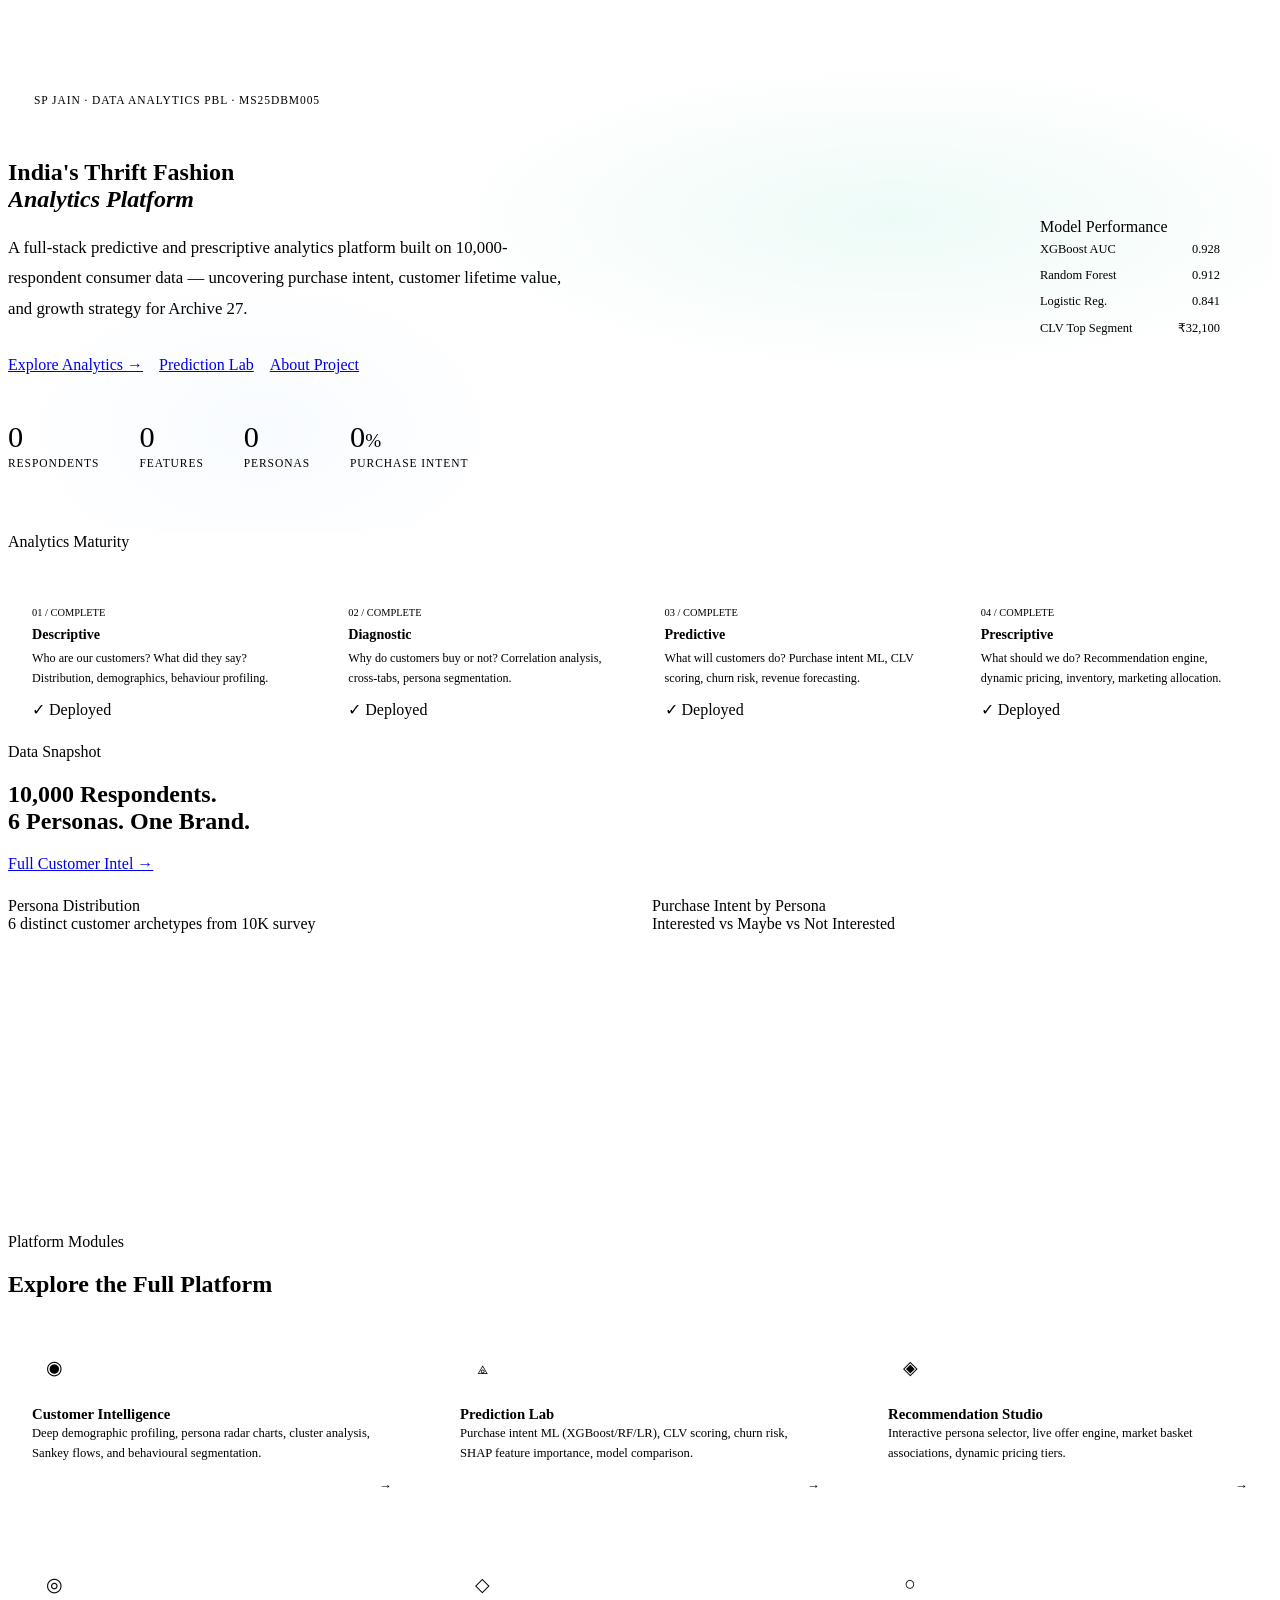
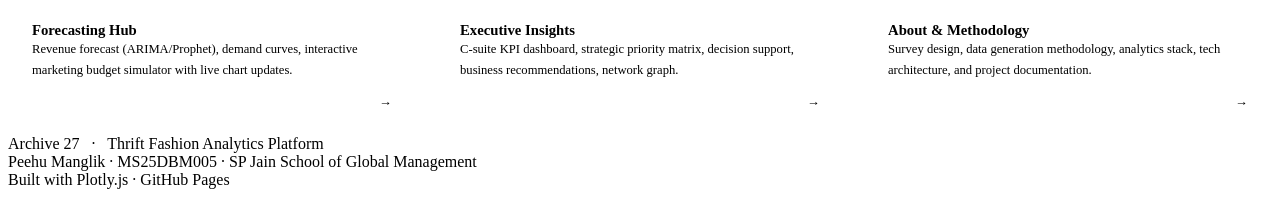
==== index.html @ 0c762760 "Add files via upload" ====
<!DOCTYPE html>
<html lang="en">
<head>
<meta charset="UTF-8"/>
<meta name="viewport" content="width=device-width, initial-scale=1.0"/>
<meta name="description" content="Archive 27 — AI-powered predictive analytics platform for a curated thrift fashion brand. Built on 10,000-respondent consumer data."/>
<title>Archive 27 — Thrift Fashion Analytics Platform</title>
<link rel="stylesheet" href="css/main.css"/>
<script src="https://cdn.plot.ly/plotly-2.32.0.min.js"></script>
<style>
/* ── Hero ── */
.hero {
  min-height: calc(100vh - var(--nav-height));
  display: flex; align-items: center;
  position: relative; overflow: hidden;
  padding: 5rem 0 4rem;
}
.hero-bg {
  position: absolute; inset: 0; pointer-events: none;
  background:
    radial-gradient(ellipse 60% 50% at 70% 40%, rgba(0,200,150,.07) 0%, transparent 60%),
    radial-gradient(ellipse 40% 60% at 20% 80%, rgba(74,158,255,.04) 0%, transparent 50%);
}
.hero-grid {
  position: absolute; inset: 0; pointer-events: none; opacity: .4;
  background-image:
    linear-gradient(var(--border) 1px, transparent 1px),
    linear-gradient(90deg, var(--border) 1px, transparent 1px);
  background-size: 80px 80px;
  mask-image: radial-gradient(ellipse at 60% 40%, black 20%, transparent 70%);
}
.hero-content { position: relative; max-width: 720px; }
.hero-eyebrow {
  display: inline-flex; align-items: center; gap: .75rem;
  background: var(--emerald-dim);
  border: 1px solid var(--emerald-mid);
  border-radius: 99px;
  padding: .35rem 1rem .35rem .5rem;
  margin-bottom: 1.75rem;
}
.hero-eyebrow-dot {
  width: 6px; height: 6px; border-radius: 50%; background: var(--emerald);
  animation: pulse-glow 2s infinite;
}
.hero-eyebrow span { font-size: .72rem; font-family: var(--font-mono); letter-spacing: .08em; text-transform: uppercase; color: var(--emerald); }
.hero h1 { margin-bottom: 1.25rem; }
.hero h1 em { font-style: italic; color: var(--emerald); }
.hero-desc { font-size: 1.05rem; color: var(--text-2); max-width: 560px; margin-bottom: 2rem; line-height: 1.8; }
.hero-actions { display: flex; gap: 1rem; flex-wrap: wrap; margin-bottom: 3rem; }
.hero-stats { display: flex; gap: 2.5rem; flex-wrap: wrap; }
.hero-stat-val { font-family: var(--font-display); font-size: 1.9rem; color: var(--text); line-height: 1; }
.hero-stat-lbl { font-size: .72rem; font-family: var(--font-mono); letter-spacing: .08em; text-transform: uppercase; color: var(--text-3); margin-top: .3rem; }

/* ── Analytics Tier ── */
.tier-grid { display: grid; grid-template-columns: repeat(4, 1fr); gap: 1px; background: var(--border); border: 1px solid var(--border); border-radius: var(--radius-lg); overflow: hidden; margin-top: 2rem; }
.tier-cell { background: var(--surface); padding: 1.5rem; transition: var(--transition); }
.tier-cell:hover { background: var(--surface-2); }
.tier-num { font-family: var(--font-mono); font-size: .65rem; color: var(--text-4); margin-bottom: .5rem; }
.tier-name { font-weight: 700; font-size: .88rem; margin-bottom: .4rem; }
.tier-desc { font-size: .76rem; color: var(--text-3); line-height: 1.6; }
.tier-status { margin-top: .75rem; }
@media (max-width: 800px) { .tier-grid { grid-template-columns: 1fr 1fr; } }
@media (max-width: 500px) { .tier-grid { grid-template-columns: 1fr; } }

/* ── Nav Cards ── */
.nav-cards { display: grid; grid-template-columns: repeat(3, 1fr); gap: 1.25rem; margin-top: 1.5rem; }
.nav-card {
  background: var(--surface);
  border: 1px solid var(--border);
  border-radius: var(--radius-lg);
  padding: 1.5rem;
  display: flex; flex-direction: column; gap: 1rem;
  transition: var(--transition);
  cursor: pointer;
  text-decoration: none;
  color: inherit;
}
.nav-card:hover { border-color: var(--emerald-mid); box-shadow: var(--glow); transform: translateY(-2px); }
.nav-card-icon {
  width: 44px; height: 44px; border-radius: 10px;
  display: flex; align-items: center; justify-content: center;
  font-size: 1.2rem; flex-shrink: 0;
}
.nav-card-title { font-weight: 700; font-size: .92rem; color: var(--text); }
.nav-card-desc  { font-size: .79rem; color: var(--text-3); line-height: 1.6; flex: 1; }
.nav-card-arrow { font-size: .8rem; color: var(--text-4); align-self: flex-end; transition: var(--transition); }
.nav-card:hover .nav-card-arrow { color: var(--emerald); transform: translateX(3px); }
@media (max-width: 900px) { .nav-cards { grid-template-columns: 1fr 1fr; } }
@media (max-width: 560px) { .nav-cards { grid-template-columns: 1fr; } }

/* ── Mini chart ── */
.mini-chart-row { display: grid; grid-template-columns: 1fr 1fr; gap: 1.5rem; margin-top: 1.5rem; }
@media (max-width: 700px) { .mini-chart-row { grid-template-columns: 1fr; } }

.floating-badge {
  position: absolute; right: 2rem; top: 30%;
  background: var(--surface-2);
  border: 1px solid var(--border);
  border-radius: var(--radius-lg);
  padding: 1rem 1.25rem;
  display: none;
  min-width: 180px;
  box-shadow: var(--shadow-lg);
}
@media (min-width: 1100px) { .floating-badge { display: block; } }
.fb-row { display: flex; align-items: center; justify-content: space-between; padding: .35rem 0; border-bottom: 1px solid var(--border); font-size: .78rem; }
.fb-row:last-child { border-bottom: none; }
.fb-lbl { color: var(--text-3); }
.fb-val { color: var(--emerald); font-family: var(--font-mono); font-weight: 500; }
</style>
</head>
<body>

<nav class="nav" id="main-nav"></nav>

<div class="page-wrapper">

  <!-- ── HERO ── -->
  <section class="hero">
    <div class="hero-bg"></div>
    <div class="hero-grid"></div>
    <div class="container" style="position:relative; width:100%;">
      <div class="hero-content">
        <div class="hero-eyebrow animate-fade-up">
          <div class="hero-eyebrow-dot"></div>
          <span>SP Jain · Data Analytics PBL · MS25DBM005</span>
        </div>
        <h1 class="animate-fade-up-delay-1">
          India's Thrift Fashion<br/>
          <em>Analytics Platform</em>
        </h1>
        <p class="hero-desc animate-fade-up-delay-2">
          A full-stack predictive and prescriptive analytics platform built on 10,000-respondent consumer data — uncovering purchase intent, customer lifetime value, and growth strategy for Archive 27.
        </p>
        <div class="hero-actions animate-fade-up-delay-3">
          <a href="pages/customer-intelligence.html" class="btn btn-primary">Explore Analytics →</a>
          <a href="pages/prediction-lab.html" class="btn btn-outline">Prediction Lab</a>
          <a href="pages/about.html" class="btn btn-ghost btn-sm">About Project</a>
        </div>
        <div class="hero-stats animate-fade-up-delay-4">
          <div>
            <div class="hero-stat-val" id="stat-respondents">0</div>
            <div class="hero-stat-lbl">Respondents</div>
          </div>
          <div>
            <div class="hero-stat-val" id="stat-features">0</div>
            <div class="hero-stat-lbl">Features</div>
          </div>
          <div>
            <div class="hero-stat-val" id="stat-personas">0</div>
            <div class="hero-stat-lbl">Personas</div>
          </div>
          <div>
            <div class="hero-stat-val" id="stat-intent">0<span style="font-size:1.2rem">%</span></div>
            <div class="hero-stat-lbl">Purchase Intent</div>
          </div>
        </div>
      </div>

      <!-- Floating badge -->
      <div class="floating-badge animate-fade-up-delay-3">
        <div class="label mb-sm">Model Performance</div>
        <div class="fb-row"><span class="fb-lbl">XGBoost AUC</span><span class="fb-val">0.928</span></div>
        <div class="fb-row"><span class="fb-lbl">Random Forest</span><span class="fb-val">0.912</span></div>
        <div class="fb-row"><span class="fb-lbl">Logistic Reg.</span><span class="fb-val">0.841</span></div>
        <div class="fb-row"><span class="fb-lbl">CLV Top Segment</span><span class="fb-val">₹32,100</span></div>
      </div>
    </div>
  </section>

  <!-- ── ANALYTICS TIERS ── -->
  <section class="section-sm" style="border-top:1px solid var(--border); border-bottom:1px solid var(--border); background: var(--bg-2);">
    <div class="container">
      <div class="section-label">Analytics Maturity</div>
      <div class="tier-grid">
        <div class="tier-cell">
          <div class="tier-num">01 / COMPLETE</div>
          <div class="tier-name text-accent">Descriptive</div>
          <div class="tier-desc">Who are our customers? What did they say? Distribution, demographics, behaviour profiling.</div>
          <div class="tier-status"><span class="tag tag-green">✓ Deployed</span></div>
        </div>
        <div class="tier-cell">
          <div class="tier-num">02 / COMPLETE</div>
          <div class="tier-name text-amber">Diagnostic</div>
          <div class="tier-desc">Why do customers buy or not? Correlation analysis, cross-tabs, persona segmentation.</div>
          <div class="tier-status"><span class="tag tag-green">✓ Deployed</span></div>
        </div>
        <div class="tier-cell">
          <div class="tier-num">03 / COMPLETE</div>
          <div class="tier-name" style="color:var(--sapphire)">Predictive</div>
          <div class="tier-desc">What will customers do? Purchase intent ML, CLV scoring, churn risk, revenue forecasting.</div>
          <div class="tier-status"><span class="tag tag-blue">✓ Deployed</span></div>
        </div>
        <div class="tier-cell">
          <div class="tier-num">04 / COMPLETE</div>
          <div class="tier-name" style="color:var(--violet)">Prescriptive</div>
          <div class="tier-desc">What should we do? Recommendation engine, dynamic pricing, inventory, marketing allocation.</div>
          <div class="tier-status"><span class="tag tag-violet">✓ Deployed</span></div>
        </div>
      </div>
    </div>
  </section>

  <!-- ── OVERVIEW CHARTS ── -->
  <section class="section">
    <div class="container">
      <div class="section-label">Data Snapshot</div>
      <div class="flex-between mb-lg" style="flex-wrap:wrap; gap:1rem;">
        <h2>10,000 Respondents.<br/>6 Personas. One Brand.</h2>
        <a href="pages/customer-intelligence.html" class="btn btn-outline btn-sm">Full Customer Intel →</a>
      </div>

      <!-- KPI Row -->
      <div class="grid-4 mb-lg" id="kpi-row"></div>

      <!-- Charts -->
      <div class="mini-chart-row">
        <div class="chart-wrap">
          <div class="chart-header">
            <div>
              <div class="chart-title">Persona Distribution</div>
              <div class="chart-sub">6 distinct customer archetypes from 10K survey</div>
            </div>
          </div>
          <div id="chart-persona" style="height:300px;"></div>
        </div>
        <div class="chart-wrap">
          <div class="chart-header">
            <div>
              <div class="chart-title">Purchase Intent by Persona</div>
              <div class="chart-sub">Interested vs Maybe vs Not Interested</div>
            </div>
          </div>
          <div id="chart-intent" style="height:300px;"></div>
        </div>
      </div>
    </div>
  </section>

  <!-- ── NAV CARDS ── -->
  <section class="section-sm" style="background:var(--bg-2); border-top:1px solid var(--border);">
    <div class="container">
      <div class="section-label">Platform Modules</div>
      <h2 class="mb-lg">Explore the Full Platform</h2>
      <div class="nav-cards">
        <a href="pages/customer-intelligence.html" class="nav-card">
          <div class="nav-card-icon" style="background:var(--violet-dim); color:var(--violet);">◉</div>
          <div>
            <div class="nav-card-title">Customer Intelligence</div>
            <div class="nav-card-desc">Deep demographic profiling, persona radar charts, cluster analysis, Sankey flows, and behavioural segmentation.</div>
          </div>
          <div class="nav-card-arrow">→</div>
        </a>
        <a href="pages/prediction-lab.html" class="nav-card">
          <div class="nav-card-icon" style="background:var(--sapphire-dim); color:var(--sapphire);">⟁</div>
          <div>
            <div class="nav-card-title">Prediction Lab</div>
            <div class="nav-card-desc">Purchase intent ML (XGBoost/RF/LR), CLV scoring, churn risk, SHAP feature importance, model comparison.</div>
          </div>
          <div class="nav-card-arrow">→</div>
        </a>
        <a href="pages/recommendation-studio.html" class="nav-card">
          <div class="nav-card-icon" style="background:var(--emerald-dim); color:var(--emerald);">◈</div>
          <div>
            <div class="nav-card-title">Recommendation Studio</div>
            <div class="nav-card-desc">Interactive persona selector, live offer engine, market basket associations, dynamic pricing tiers.</div>
          </div>
          <div class="nav-card-arrow">→</div>
        </a>
        <a href="pages/forecasting-hub.html" class="nav-card">
          <div class="nav-card-icon" style="background:var(--amber-dim); color:var(--amber);">◎</div>
          <div>
            <div class="nav-card-title">Forecasting Hub</div>
            <div class="nav-card-desc">Revenue forecast (ARIMA/Prophet), demand curves, interactive marketing budget simulator with live chart updates.</div>
          </div>
          <div class="nav-card-arrow">→</div>
        </a>
        <a href="pages/executive-insights.html" class="nav-card">
          <div class="nav-card-icon" style="background:var(--coral-dim); color:var(--coral);">◇</div>
          <div>
            <div class="nav-card-title">Executive Insights</div>
            <div class="nav-card-desc">C-suite KPI dashboard, strategic priority matrix, decision support, business recommendations, network graph.</div>
          </div>
          <div class="nav-card-arrow">→</div>
        </a>
        <a href="pages/about.html" class="nav-card">
          <div class="nav-card-icon" style="background:var(--bg-3); color:var(--text-3);">○</div>
          <div>
            <div class="nav-card-title">About & Methodology</div>
            <div class="nav-card-desc">Survey design, data generation methodology, analytics stack, tech architecture, and project documentation.</div>
          </div>
          <div class="nav-card-arrow">→</div>
        </a>
      </div>
    </div>
  </section>

  <!-- ── FOOTER ── -->
  <footer class="footer">
    <div class="container">
      <div class="footer-inner">
        <div>
          <span class="footer-brand">Archive 27</span>
          <span style="margin:0 .5rem; color:var(--text-4)">·</span>
          Thrift Fashion Analytics Platform
        </div>
        <div>Peehu Manglik · MS25DBM005 · SP Jain School of Global Management</div>
        <div>Built with Plotly.js · GitHub Pages</div>
      </div>
    </div>
  </footer>

</div><!-- /page-wrapper -->

<script src="js/utils.js"></script>
<script src="js/data.js"></script>
<script>
const D = window.A27_DATA;
const { animateCounter, buildNav, safePlot, plotlyLayout, PERSONA_COLORS, PERSONA_ORDER } = window.A27;

buildNav('home', true);

// ── Counter animations ──
const statsEl = document.querySelectorAll('.hero-stat-val');
setTimeout(() => {
  animateCounter(document.getElementById('stat-respondents'), 10000, 1600);
  animateCounter(document.getElementById('stat-features'), 56, 1200);
  animateCounter(document.getElementById('stat-personas'), 6, 800);
  const intentPct = Math.round(D.overview.likely_buyers / D.overview.total_respondents * 100);
  document.getElementById('stat-intent').innerHTML = intentPct + '<span style="font-size:1.2rem">%</span>';
}, 400);

// ── KPI Cards ──
const kpiData = [
  { label: 'Likely Buyers',    value: D.overview.likely_buyers.toLocaleString('en-IN'),  delta: '55.2% of base', cls: 'pos' },
  { label: 'Nurture Pipeline', value: D.overview.maybe_pipeline.toLocaleString('en-IN'), delta: '35.0% convertible', cls: 'neu' },
  { label: 'Median Spend/mo',  value: '₹1,750', delta: 'Mid-premium range', cls: 'pos' },
  { label: 'Top CLV Segment',  value: '₹32,100', delta: 'Conscious Spender · 12m', cls: 'pos' },
];
document.getElementById('kpi-row').innerHTML = kpiData.map(k => `
  <div class="kpi-card">
    <div class="kpi-label">${k.label}</div>
    <div class="kpi-value">${k.value}</div>
    <div class="kpi-delta ${k.cls}">${k.delta}</div>
  </div>
`).join('');

// ── Persona Donut ──
const pOrder = PERSONA_ORDER;
const pVals  = pOrder.map(p => D.overview.personas[p] || 0);
const pColors = pOrder.map(p => PERSONA_COLORS[p]);
safePlot('chart-persona', [{
  type: 'pie', hole: .5,
  labels: pOrder, values: pVals,
  marker: { colors: pColors, line: { color: 'rgba(0,0,0,0)', width: 0 } },
  textinfo: 'percent',
  textfont: { size: 10 },
  hovertemplate: '<b>%{label}</b><br>%{value:,} respondents<br>%{percent}<extra></extra>',
  sort: false,
}], {
  margin: { t: 10, b: 10, l: 10, r: 10 },
  showlegend: true,
  legend: { orientation: 'v', font: { size: 10 }, x: 1, y: .5, xanchor: 'left', bgcolor: 'rgba(0,0,0,0)', borderwidth: 0 },
  annotations: [{ text: '10K<br>Resp.', x: .5, y: .5, showarrow: false, font: { size: 11, color: '#B0B5B2' } }],
});

// ── Intent by Persona ──
const intents = ['Interested','Maybe','Not Interested'];
const iColors = ['#00C896','#F0A500','#FF5F57'];
safePlot('chart-intent',
  intents.map((intent, ii) => ({
    type: 'bar', name: intent,
    x: pOrder,
    y: pOrder.map(p => Math.round((D.correlations.intent_by_persona[p]?.[intent] || 0) * 100)),
    marker: { color: iColors[ii] },
    hovertemplate: `<b>%{x}</b><br>${intent}: %{y}%<extra></extra>`,
  })),
  {
    barmode: 'stack',
    xaxis: { tickangle: -20, tickfont: { size: 9 } },
    yaxis: { title: { text: '%', font: { size: 10 } }, ticksuffix: '%' },
    legend: { orientation: 'h', y: -0.28, font: { size: 10 } },
    margin: { t: 10, b: 90, l: 45, r: 10 },
  }
);
</script>
</body>
</html>
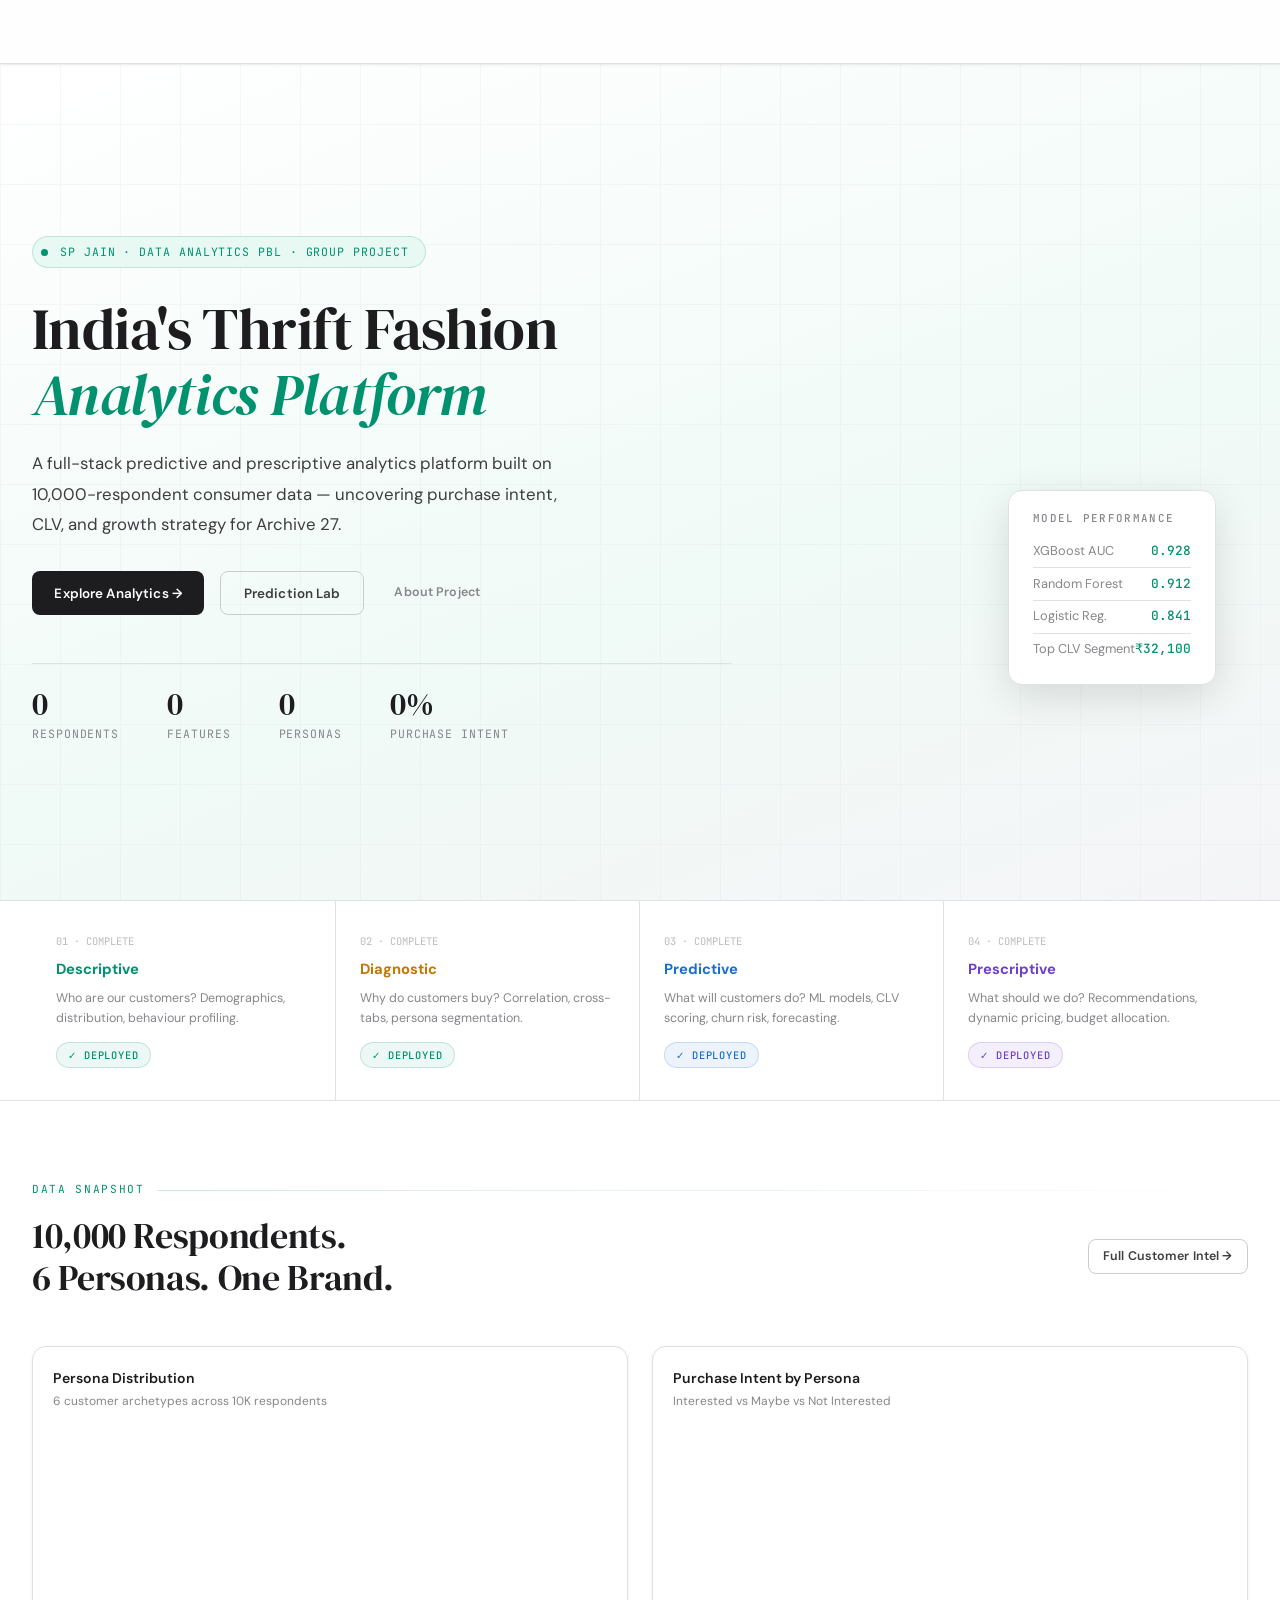
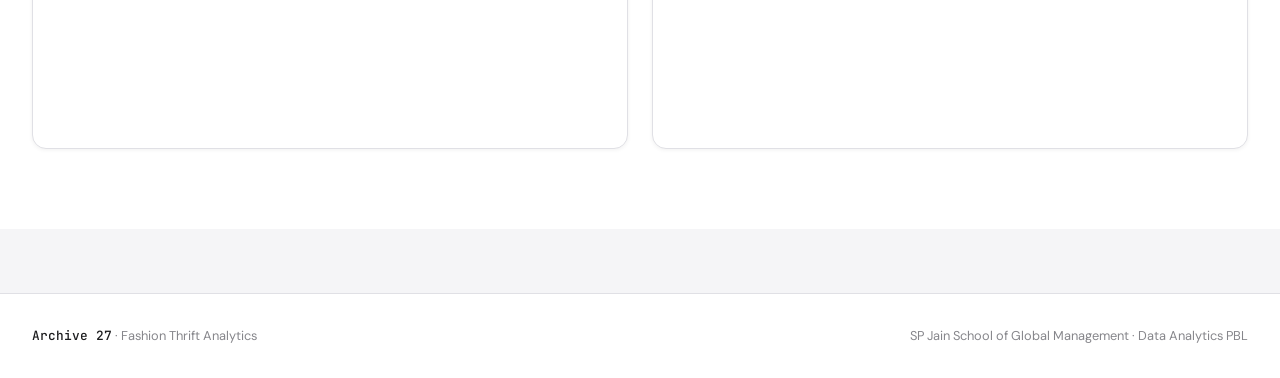
==== commit b4361168: "Add files via upload" ====
--- a/index.html
+++ b/index.html
@@ -3,134 +3,87 @@
 <head>
 <meta charset="UTF-8"/>
 <meta name="viewport" content="width=device-width, initial-scale=1.0"/>
-<meta name="description" content="Archive 27 — AI-powered predictive analytics platform for a curated thrift fashion brand. Built on 10,000-respondent consumer data."/>
 <title>Archive 27 — Thrift Fashion Analytics Platform</title>
 <link rel="stylesheet" href="css/main.css"/>
 <script src="https://cdn.plot.ly/plotly-2.32.0.min.js"></script>
 <style>
-/* ── Hero ── */
 .hero {
   min-height: calc(100vh - var(--nav-height));
   display: flex; align-items: center;
   position: relative; overflow: hidden;
   padding: 5rem 0 4rem;
-}
-.hero-bg {
-  position: absolute; inset: 0; pointer-events: none;
-  background:
-    radial-gradient(ellipse 60% 50% at 70% 40%, rgba(0,200,150,.07) 0%, transparent 60%),
-    radial-gradient(ellipse 40% 60% at 20% 80%, rgba(74,158,255,.04) 0%, transparent 50%);
+  background: linear-gradient(160deg, #FFFFFF 0%, #F0FAF6 60%, #F5F5F7 100%);
 }
 .hero-grid {
-  position: absolute; inset: 0; pointer-events: none; opacity: .4;
-  background-image:
-    linear-gradient(var(--border) 1px, transparent 1px),
-    linear-gradient(90deg, var(--border) 1px, transparent 1px);
-  background-size: 80px 80px;
-  mask-image: radial-gradient(ellipse at 60% 40%, black 20%, transparent 70%);
-}
-.hero-content { position: relative; max-width: 720px; }
+  position: absolute; inset: 0; pointer-events: none; opacity: .25;
+  background-image: linear-gradient(var(--border) 1px, transparent 1px), linear-gradient(90deg, var(--border) 1px, transparent 1px);
+  background-size: 60px 60px;
+}
+.hero-content { position: relative; max-width: 700px; }
 .hero-eyebrow {
   display: inline-flex; align-items: center; gap: .75rem;
-  background: var(--emerald-dim);
-  border: 1px solid var(--emerald-mid);
-  border-radius: 99px;
-  padding: .35rem 1rem .35rem .5rem;
-  margin-bottom: 1.75rem;
-}
-.hero-eyebrow-dot {
-  width: 6px; height: 6px; border-radius: 50%; background: var(--emerald);
-  animation: pulse-glow 2s infinite;
-}
+  background: #E8F8F3; border: 1px solid var(--emerald-mid);
+  border-radius: 99px; padding: .35rem 1rem .35rem .5rem; margin-bottom: 1.75rem;
+}
+.hero-eyebrow-dot { width: 7px; height: 7px; border-radius: 50%; background: var(--emerald); animation: pulse-glow 2s infinite; }
 .hero-eyebrow span { font-size: .72rem; font-family: var(--font-mono); letter-spacing: .08em; text-transform: uppercase; color: var(--emerald); }
 .hero h1 { margin-bottom: 1.25rem; }
 .hero h1 em { font-style: italic; color: var(--emerald); }
-.hero-desc { font-size: 1.05rem; color: var(--text-2); max-width: 560px; margin-bottom: 2rem; line-height: 1.8; }
+.hero-desc { font-size: 1.05rem; max-width: 540px; margin-bottom: 2rem; line-height: 1.8; color: var(--text-2); }
 .hero-actions { display: flex; gap: 1rem; flex-wrap: wrap; margin-bottom: 3rem; }
-.hero-stats { display: flex; gap: 2.5rem; flex-wrap: wrap; }
-.hero-stat-val { font-family: var(--font-display); font-size: 1.9rem; color: var(--text); line-height: 1; }
+.hero-stats { display: flex; gap: 3rem; flex-wrap: wrap; padding-top: 1.5rem; border-top: 1px solid var(--border); }
+.hero-stat-val { font-family: var(--font-display); font-size: 2rem; color: var(--text); line-height: 1; }
 .hero-stat-lbl { font-size: .72rem; font-family: var(--font-mono); letter-spacing: .08em; text-transform: uppercase; color: var(--text-3); margin-top: .3rem; }
-
-/* ── Analytics Tier ── */
-.tier-grid { display: grid; grid-template-columns: repeat(4, 1fr); gap: 1px; background: var(--border); border: 1px solid var(--border); border-radius: var(--radius-lg); overflow: hidden; margin-top: 2rem; }
-.tier-cell { background: var(--surface); padding: 1.5rem; transition: var(--transition); }
-.tier-cell:hover { background: var(--surface-2); }
-.tier-num { font-family: var(--font-mono); font-size: .65rem; color: var(--text-4); margin-bottom: .5rem; }
-.tier-name { font-weight: 700; font-size: .88rem; margin-bottom: .4rem; }
-.tier-desc { font-size: .76rem; color: var(--text-3); line-height: 1.6; }
-.tier-status { margin-top: .75rem; }
-@media (max-width: 800px) { .tier-grid { grid-template-columns: 1fr 1fr; } }
-@media (max-width: 500px) { .tier-grid { grid-template-columns: 1fr; } }
-
-/* ── Nav Cards ── */
-.nav-cards { display: grid; grid-template-columns: repeat(3, 1fr); gap: 1.25rem; margin-top: 1.5rem; }
-.nav-card {
-  background: var(--surface);
-  border: 1px solid var(--border);
-  border-radius: var(--radius-lg);
-  padding: 1.5rem;
-  display: flex; flex-direction: column; gap: 1rem;
-  transition: var(--transition);
-  cursor: pointer;
-  text-decoration: none;
-  color: inherit;
-}
-.nav-card:hover { border-color: var(--emerald-mid); box-shadow: var(--glow); transform: translateY(-2px); }
-.nav-card-icon {
-  width: 44px; height: 44px; border-radius: 10px;
-  display: flex; align-items: center; justify-content: center;
-  font-size: 1.2rem; flex-shrink: 0;
-}
-.nav-card-title { font-weight: 700; font-size: .92rem; color: var(--text); }
-.nav-card-desc  { font-size: .79rem; color: var(--text-3); line-height: 1.6; flex: 1; }
-.nav-card-arrow { font-size: .8rem; color: var(--text-4); align-self: flex-end; transition: var(--transition); }
-.nav-card:hover .nav-card-arrow { color: var(--emerald); transform: translateX(3px); }
-@media (max-width: 900px) { .nav-cards { grid-template-columns: 1fr 1fr; } }
-@media (max-width: 560px) { .nav-cards { grid-template-columns: 1fr; } }
-
-/* ── Mini chart ── */
-.mini-chart-row { display: grid; grid-template-columns: 1fr 1fr; gap: 1.5rem; margin-top: 1.5rem; }
-@media (max-width: 700px) { .mini-chart-row { grid-template-columns: 1fr; } }
-
-.floating-badge {
-  position: absolute; right: 2rem; top: 30%;
-  background: var(--surface-2);
-  border: 1px solid var(--border);
-  border-radius: var(--radius-lg);
-  padding: 1rem 1.25rem;
+.hero-image-area {
+  position: absolute; right: 4rem; top: 50%; transform: translateY(-50%);
   display: none;
-  min-width: 180px;
-  box-shadow: var(--shadow-lg);
-}
-@media (min-width: 1100px) { .floating-badge { display: block; } }
-.fb-row { display: flex; align-items: center; justify-content: space-between; padding: .35rem 0; border-bottom: 1px solid var(--border); font-size: .78rem; }
+}
+@media (min-width: 1100px) { .hero-image-area { display: block; } }
+.model-card-float {
+  background: #fff; border: 1px solid var(--border); border-radius: var(--radius-lg);
+  padding: 1.2rem 1.5rem; box-shadow: var(--shadow-lg); min-width: 200px;
+}
+.fb-row { display: flex; align-items: center; justify-content: space-between; padding: .35rem 0; border-bottom: 1px solid var(--border); font-size: .8rem; }
 .fb-row:last-child { border-bottom: none; }
 .fb-lbl { color: var(--text-3); }
 .fb-val { color: var(--emerald); font-family: var(--font-mono); font-weight: 500; }
+
+/* Tier strip */
+.tier-strip { background: #fff; border-top: 1px solid var(--border); border-bottom: 1px solid var(--border); }
+.tier-grid { display: grid; grid-template-columns: repeat(4, 1fr); }
+.tier-cell { padding: 2rem 1.5rem; border-right: 1px solid var(--border); transition: var(--transition); }
+.tier-cell:last-child { border-right: none; }
+.tier-cell:hover { background: var(--bg-3); }
+.tier-num { font-family: var(--font-mono); font-size: .65rem; color: var(--text-4); margin-bottom: .5rem; }
+.tier-name { font-weight: 700; font-size: .92rem; margin-bottom: .4rem; }
+.tier-desc { font-size: .78rem; color: var(--text-3); line-height: 1.65; }
+.tier-status { margin-top: .75rem; }
+@media (max-width: 800px) { .tier-grid { grid-template-columns: 1fr 1fr; } .tier-cell { border-bottom: 1px solid var(--border); } }
+
+/* Charts section */
+.charts-section { background: var(--bg-2); }
+.mini-chart-row { display: grid; grid-template-columns: 1fr 1fr; gap: 1.5rem; margin-top: 1.5rem; }
+@media (max-width: 700px) { .mini-chart-row { grid-template-columns: 1fr; } }
 </style>
 </head>
 <body>
-
 <nav class="nav" id="main-nav"></nav>
-
 <div class="page-wrapper">
 
-  <!-- ── HERO ── -->
+  <!-- HERO -->
   <section class="hero">
-    <div class="hero-bg"></div>
     <div class="hero-grid"></div>
-    <div class="container" style="position:relative; width:100%;">
+    <div class="container" style="position:relative;width:100%">
       <div class="hero-content">
         <div class="hero-eyebrow animate-fade-up">
           <div class="hero-eyebrow-dot"></div>
-          <span>SP Jain · Data Analytics PBL · MS25DBM005</span>
+          <span>SP Jain · Data Analytics PBL · Group Project</span>
         </div>
         <h1 class="animate-fade-up-delay-1">
-          India's Thrift Fashion<br/>
-          <em>Analytics Platform</em>
+          India's Thrift Fashion<br/><em>Analytics Platform</em>
         </h1>
         <p class="hero-desc animate-fade-up-delay-2">
-          A full-stack predictive and prescriptive analytics platform built on 10,000-respondent consumer data — uncovering purchase intent, customer lifetime value, and growth strategy for Archive 27.
+          A full-stack predictive and prescriptive analytics platform built on 10,000-respondent consumer data — uncovering purchase intent, CLV, and growth strategy for Archive 27.
         </p>
         <div class="hero-actions animate-fade-up-delay-3">
           <a href="pages/customer-intelligence.html" class="btn btn-primary">Explore Analytics →</a>
@@ -138,251 +91,145 @@
           <a href="pages/about.html" class="btn btn-ghost btn-sm">About Project</a>
         </div>
         <div class="hero-stats animate-fade-up-delay-4">
-          <div>
-            <div class="hero-stat-val" id="stat-respondents">0</div>
-            <div class="hero-stat-lbl">Respondents</div>
-          </div>
-          <div>
-            <div class="hero-stat-val" id="stat-features">0</div>
-            <div class="hero-stat-lbl">Features</div>
-          </div>
-          <div>
-            <div class="hero-stat-val" id="stat-personas">0</div>
-            <div class="hero-stat-lbl">Personas</div>
-          </div>
-          <div>
-            <div class="hero-stat-val" id="stat-intent">0<span style="font-size:1.2rem">%</span></div>
-            <div class="hero-stat-lbl">Purchase Intent</div>
-          </div>
-        </div>
-      </div>
-
-      <!-- Floating badge -->
-      <div class="floating-badge animate-fade-up-delay-3">
-        <div class="label mb-sm">Model Performance</div>
-        <div class="fb-row"><span class="fb-lbl">XGBoost AUC</span><span class="fb-val">0.928</span></div>
-        <div class="fb-row"><span class="fb-lbl">Random Forest</span><span class="fb-val">0.912</span></div>
-        <div class="fb-row"><span class="fb-lbl">Logistic Reg.</span><span class="fb-val">0.841</span></div>
-        <div class="fb-row"><span class="fb-lbl">CLV Top Segment</span><span class="fb-val">₹32,100</span></div>
+          <div><div class="hero-stat-val" id="stat-respondents">0</div><div class="hero-stat-lbl">Respondents</div></div>
+          <div><div class="hero-stat-val" id="stat-features">0</div><div class="hero-stat-lbl">Features</div></div>
+          <div><div class="hero-stat-val" id="stat-personas">0</div><div class="hero-stat-lbl">Personas</div></div>
+          <div><div class="hero-stat-val" id="stat-intent">0%</div><div class="hero-stat-lbl">Purchase Intent</div></div>
+        </div>
+      </div>
+      <!-- Floating model badge -->
+      <div class="hero-image-area animate-fade-up-delay-3">
+        <div class="model-card-float">
+          <div class="label mb-sm">Model Performance</div>
+          <div class="fb-row"><span class="fb-lbl">XGBoost AUC</span><span class="fb-val">0.928</span></div>
+          <div class="fb-row"><span class="fb-lbl">Random Forest</span><span class="fb-val">0.912</span></div>
+          <div class="fb-row"><span class="fb-lbl">Logistic Reg.</span><span class="fb-val">0.841</span></div>
+          <div class="fb-row"><span class="fb-lbl">Top CLV Segment</span><span class="fb-val">₹32,100</span></div>
+        </div>
       </div>
     </div>
   </section>
 
-  <!-- ── ANALYTICS TIERS ── -->
-  <section class="section-sm" style="border-top:1px solid var(--border); border-bottom:1px solid var(--border); background: var(--bg-2);">
+  <!-- ANALYTICS TIER STRIP -->
+  <div class="tier-strip">
     <div class="container">
-      <div class="section-label">Analytics Maturity</div>
       <div class="tier-grid">
         <div class="tier-cell">
-          <div class="tier-num">01 / COMPLETE</div>
+          <div class="tier-num">01 · COMPLETE</div>
           <div class="tier-name text-accent">Descriptive</div>
-          <div class="tier-desc">Who are our customers? What did they say? Distribution, demographics, behaviour profiling.</div>
+          <div class="tier-desc">Who are our customers? Demographics, distribution, behaviour profiling.</div>
           <div class="tier-status"><span class="tag tag-green">✓ Deployed</span></div>
         </div>
         <div class="tier-cell">
-          <div class="tier-num">02 / COMPLETE</div>
+          <div class="tier-num">02 · COMPLETE</div>
           <div class="tier-name text-amber">Diagnostic</div>
-          <div class="tier-desc">Why do customers buy or not? Correlation analysis, cross-tabs, persona segmentation.</div>
+          <div class="tier-desc">Why do customers buy? Correlation, cross-tabs, persona segmentation.</div>
           <div class="tier-status"><span class="tag tag-green">✓ Deployed</span></div>
         </div>
         <div class="tier-cell">
-          <div class="tier-num">03 / COMPLETE</div>
+          <div class="tier-num">03 · COMPLETE</div>
           <div class="tier-name" style="color:var(--sapphire)">Predictive</div>
-          <div class="tier-desc">What will customers do? Purchase intent ML, CLV scoring, churn risk, revenue forecasting.</div>
+          <div class="tier-desc">What will customers do? ML models, CLV scoring, churn risk, forecasting.</div>
           <div class="tier-status"><span class="tag tag-blue">✓ Deployed</span></div>
         </div>
         <div class="tier-cell">
-          <div class="tier-num">04 / COMPLETE</div>
+          <div class="tier-num">04 · COMPLETE</div>
           <div class="tier-name" style="color:var(--violet)">Prescriptive</div>
-          <div class="tier-desc">What should we do? Recommendation engine, dynamic pricing, inventory, marketing allocation.</div>
+          <div class="tier-desc">What should we do? Recommendations, dynamic pricing, budget allocation.</div>
           <div class="tier-status"><span class="tag tag-violet">✓ Deployed</span></div>
         </div>
       </div>
     </div>
-  </section>
-
-  <!-- ── OVERVIEW CHARTS ── -->
-  <section class="section">
+  </div>
+
+  <!-- DATA SNAPSHOT -->
+  <section class="section charts-section">
     <div class="container">
       <div class="section-label">Data Snapshot</div>
-      <div class="flex-between mb-lg" style="flex-wrap:wrap; gap:1rem;">
+      <div class="flex-between mb-lg" style="flex-wrap:wrap;gap:1rem;">
         <h2>10,000 Respondents.<br/>6 Personas. One Brand.</h2>
         <a href="pages/customer-intelligence.html" class="btn btn-outline btn-sm">Full Customer Intel →</a>
       </div>
-
-      <!-- KPI Row -->
       <div class="grid-4 mb-lg" id="kpi-row"></div>
-
-      <!-- Charts -->
       <div class="mini-chart-row">
         <div class="chart-wrap">
-          <div class="chart-header">
-            <div>
-              <div class="chart-title">Persona Distribution</div>
-              <div class="chart-sub">6 distinct customer archetypes from 10K survey</div>
-            </div>
-          </div>
+          <div class="chart-header"><div><div class="chart-title">Persona Distribution</div><div class="chart-sub">6 customer archetypes across 10K respondents</div></div></div>
           <div id="chart-persona" style="height:300px;"></div>
         </div>
         <div class="chart-wrap">
-          <div class="chart-header">
-            <div>
-              <div class="chart-title">Purchase Intent by Persona</div>
-              <div class="chart-sub">Interested vs Maybe vs Not Interested</div>
-            </div>
-          </div>
+          <div class="chart-header"><div><div class="chart-title">Purchase Intent by Persona</div><div class="chart-sub">Interested vs Maybe vs Not Interested</div></div></div>
           <div id="chart-intent" style="height:300px;"></div>
         </div>
       </div>
     </div>
   </section>
 
-  <!-- ── NAV CARDS ── -->
-  <section class="section-sm" style="background:var(--bg-2); border-top:1px solid var(--border);">
-    <div class="container">
-      <div class="section-label">Platform Modules</div>
-      <h2 class="mb-lg">Explore the Full Platform</h2>
-      <div class="nav-cards">
-        <a href="pages/customer-intelligence.html" class="nav-card">
-          <div class="nav-card-icon" style="background:var(--violet-dim); color:var(--violet);">◉</div>
-          <div>
-            <div class="nav-card-title">Customer Intelligence</div>
-            <div class="nav-card-desc">Deep demographic profiling, persona radar charts, cluster analysis, Sankey flows, and behavioural segmentation.</div>
-          </div>
-          <div class="nav-card-arrow">→</div>
-        </a>
-        <a href="pages/prediction-lab.html" class="nav-card">
-          <div class="nav-card-icon" style="background:var(--sapphire-dim); color:var(--sapphire);">⟁</div>
-          <div>
-            <div class="nav-card-title">Prediction Lab</div>
-            <div class="nav-card-desc">Purchase intent ML (XGBoost/RF/LR), CLV scoring, churn risk, SHAP feature importance, model comparison.</div>
-          </div>
-          <div class="nav-card-arrow">→</div>
-        </a>
-        <a href="pages/recommendation-studio.html" class="nav-card">
-          <div class="nav-card-icon" style="background:var(--emerald-dim); color:var(--emerald);">◈</div>
-          <div>
-            <div class="nav-card-title">Recommendation Studio</div>
-            <div class="nav-card-desc">Interactive persona selector, live offer engine, market basket associations, dynamic pricing tiers.</div>
-          </div>
-          <div class="nav-card-arrow">→</div>
-        </a>
-        <a href="pages/forecasting-hub.html" class="nav-card">
-          <div class="nav-card-icon" style="background:var(--amber-dim); color:var(--amber);">◎</div>
-          <div>
-            <div class="nav-card-title">Forecasting Hub</div>
-            <div class="nav-card-desc">Revenue forecast (ARIMA/Prophet), demand curves, interactive marketing budget simulator with live chart updates.</div>
-          </div>
-          <div class="nav-card-arrow">→</div>
-        </a>
-        <a href="pages/executive-insights.html" class="nav-card">
-          <div class="nav-card-icon" style="background:var(--coral-dim); color:var(--coral);">◇</div>
-          <div>
-            <div class="nav-card-title">Executive Insights</div>
-            <div class="nav-card-desc">C-suite KPI dashboard, strategic priority matrix, decision support, business recommendations, network graph.</div>
-          </div>
-          <div class="nav-card-arrow">→</div>
-        </a>
-        <a href="pages/about.html" class="nav-card">
-          <div class="nav-card-icon" style="background:var(--bg-3); color:var(--text-3);">○</div>
-          <div>
-            <div class="nav-card-title">About & Methodology</div>
-            <div class="nav-card-desc">Survey design, data generation methodology, analytics stack, tech architecture, and project documentation.</div>
-          </div>
-          <div class="nav-card-arrow">→</div>
-        </a>
-      </div>
-    </div>
-  </section>
-
-  <!-- ── FOOTER ── -->
+  <!-- FOOTER -->
   <footer class="footer">
     <div class="container">
       <div class="footer-inner">
-        <div>
-          <span class="footer-brand">Archive 27</span>
-          <span style="margin:0 .5rem; color:var(--text-4)">·</span>
-          Thrift Fashion Analytics Platform
-        </div>
-        <div>Peehu Manglik · MS25DBM005 · SP Jain School of Global Management</div>
-        <div>Built with Plotly.js · GitHub Pages</div>
+        <div><span class="footer-brand">Archive 27</span> · Fashion Thrift Analytics</div>
+        <div>SP Jain School of Global Management · Data Analytics PBL</div>
       </div>
     </div>
   </footer>
 
-</div><!-- /page-wrapper -->
+</div>
 
 <script src="js/utils.js"></script>
 <script src="js/data.js"></script>
 <script>
 const D = window.A27_DATA;
-const { animateCounter, buildNav, safePlot, plotlyLayout, PERSONA_COLORS, PERSONA_ORDER } = window.A27;
+const { animateCounter, buildNav, safePlot, PERSONA_COLORS, PERSONA_ORDER } = window.A27;
 
 buildNav('home', true);
 
-// ── Counter animations ──
-const statsEl = document.querySelectorAll('.hero-stat-val');
+// Counters
 setTimeout(() => {
   animateCounter(document.getElementById('stat-respondents'), 10000, 1600);
   animateCounter(document.getElementById('stat-features'), 56, 1200);
   animateCounter(document.getElementById('stat-personas'), 6, 800);
-  const intentPct = Math.round(D.overview.likely_buyers / D.overview.total_respondents * 100);
-  document.getElementById('stat-intent').innerHTML = intentPct + '<span style="font-size:1.2rem">%</span>';
+  const pct = Math.round(D.overview.likely_buyers / D.overview.total_respondents * 100);
+  document.getElementById('stat-intent').textContent = pct + '%';
 }, 400);
 
-// ── KPI Cards ──
-const kpiData = [
-  { label: 'Likely Buyers',    value: D.overview.likely_buyers.toLocaleString('en-IN'),  delta: '55.2% of base', cls: 'pos' },
-  { label: 'Nurture Pipeline', value: D.overview.maybe_pipeline.toLocaleString('en-IN'), delta: '35.0% convertible', cls: 'neu' },
-  { label: 'Median Spend/mo',  value: '₹1,750', delta: 'Mid-premium range', cls: 'pos' },
-  { label: 'Top CLV Segment',  value: '₹32,100', delta: 'Conscious Spender · 12m', cls: 'pos' },
-];
-document.getElementById('kpi-row').innerHTML = kpiData.map(k => `
-  <div class="kpi-card">
-    <div class="kpi-label">${k.label}</div>
-    <div class="kpi-value">${k.value}</div>
-    <div class="kpi-delta ${k.cls}">${k.delta}</div>
-  </div>
-`).join('');
-
-// ── Persona Donut ──
-const pOrder = PERSONA_ORDER;
-const pVals  = pOrder.map(p => D.overview.personas[p] || 0);
-const pColors = pOrder.map(p => PERSONA_COLORS[p]);
-safePlot('chart-persona', [{
-  type: 'pie', hole: .5,
-  labels: pOrder, values: pVals,
-  marker: { colors: pColors, line: { color: 'rgba(0,0,0,0)', width: 0 } },
-  textinfo: 'percent',
-  textfont: { size: 10 },
-  hovertemplate: '<b>%{label}</b><br>%{value:,} respondents<br>%{percent}<extra></extra>',
-  sort: false,
-}], {
-  margin: { t: 10, b: 10, l: 10, r: 10 },
-  showlegend: true,
-  legend: { orientation: 'v', font: { size: 10 }, x: 1, y: .5, xanchor: 'left', bgcolor: 'rgba(0,0,0,0)', borderwidth: 0 },
-  annotations: [{ text: '10K<br>Resp.', x: .5, y: .5, showarrow: false, font: { size: 11, color: '#B0B5B2' } }],
+// KPI row
+document.getElementById('kpi-row').innerHTML = [
+  { label:'Likely Buyers',    value: D.overview.likely_buyers.toLocaleString('en-IN'), delta:'55.2% of base', cls:'pos' },
+  { label:'Nurture Pipeline', value: D.overview.maybe_pipeline.toLocaleString('en-IN'), delta:'35% convertible', cls:'neu' },
+  { label:'Median Spend/mo',  value:'₹1,750', delta:'Mid-premium range', cls:'pos' },
+  { label:'Top CLV Segment',  value:'₹32,100', delta:'Conscious Spender · 12m', cls:'pos' },
+].map(k=>`<div class="kpi-card">
+  <div class="kpi-label">${k.label}</div>
+  <div class="kpi-value ${k.cls==='pos'?'accent':''}">${k.value}</div>
+  <div class="kpi-delta ${k.cls}">${k.delta}</div>
+</div>`).join('');
+
+// Persona donut
+safePlot('chart-persona',[{
+  type:'pie', hole:.5, labels:PERSONA_ORDER, values:PERSONA_ORDER.map(p=>D.overview.personas[p]||0),
+  marker:{colors:PERSONA_ORDER.map(p=>PERSONA_COLORS[p]), line:{color:'#fff',width:2}},
+  textinfo:'percent', textfont:{size:10},
+  hovertemplate:'<b>%{label}</b><br>%{value:,}<br>%{percent}<extra></extra>', sort:false,
+}],{
+  margin:{t:10,b:10,l:10,r:10}, showlegend:true,
+  legend:{orientation:'v',font:{size:10},x:1,y:.5,xanchor:'left',bgcolor:'rgba(0,0,0,0)',borderwidth:0},
+  annotations:[{text:'10K',x:.5,y:.5,showarrow:false,font:{size:12,color:'#86868B'}}],
 });
 
-// ── Intent by Persona ──
-const intents = ['Interested','Maybe','Not Interested'];
-const iColors = ['#00C896','#F0A500','#FF5F57'];
-safePlot('chart-intent',
-  intents.map((intent, ii) => ({
-    type: 'bar', name: intent,
-    x: pOrder,
-    y: pOrder.map(p => Math.round((D.correlations.intent_by_persona[p]?.[intent] || 0) * 100)),
-    marker: { color: iColors[ii] },
-    hovertemplate: `<b>%{x}</b><br>${intent}: %{y}%<extra></extra>`,
-  })),
-  {
-    barmode: 'stack',
-    xaxis: { tickangle: -20, tickfont: { size: 9 } },
-    yaxis: { title: { text: '%', font: { size: 10 } }, ticksuffix: '%' },
-    legend: { orientation: 'h', y: -0.28, font: { size: 10 } },
-    margin: { t: 10, b: 90, l: 45, r: 10 },
-  }
-);
+// Intent stacked bar
+const intents=[{k:'Interested',c:'#00916E'},{k:'Maybe',c:'#C07800'},{k:'Not Interested',c:'#D93025'}];
+safePlot('chart-intent', intents.map(it=>({
+  type:'bar', name:it.k, x:PERSONA_ORDER,
+  y:PERSONA_ORDER.map(p=>Math.round((D.correlations.intent_by_persona[p]?.[it.k]||0)*100)),
+  marker:{color:it.c}, hovertemplate:`${it.k} · %{x}: %{y}%<extra></extra>`,
+})),{
+  barmode:'stack',
+  xaxis:{tickangle:-20,tickfont:{size:9}},
+  yaxis:{title:{text:'%'},ticksuffix:'%'},
+  legend:{orientation:'h',y:-0.28,font:{size:10}},
+  margin:{t:10,b:90,l:45,r:10},
+});
 </script>
 </body>
 </html>
--- a/css/main.css
+++ b/css/main.css
@@ -0,0 +1,360 @@
+/* ============================================================
+   ARCHIVE 27 — ANALYTICS PLATFORM
+   Design System · Light Theme (Apple-inspired)
+   ============================================================ */
+
+@import url('https://fonts.googleapis.com/css2?family=DM+Serif+Display:ital@0;1&family=DM+Sans:ital,opsz,wght@0,9..40,300;0,9..40,400;0,9..40,500;0,9..40,600;0,9..40,700;1,9..40,300&family=JetBrains+Mono:wght@400;500&display=swap');
+
+:root {
+  --bg:          #F5F5F7;
+  --bg-2:        #FFFFFF;
+  --bg-3:        #F2F2F2;
+  --bg-4:        #E8E8ED;
+  --surface:     #FFFFFF;
+  --surface-2:   #F8F8FA;
+  --border:      #E0E0E5;
+  --border-2:    #CCCCCC;
+
+  --emerald:     #00916E;
+  --emerald-dim: #00916E12;
+  --emerald-mid: #00916E30;
+  --amber:       #C07800;
+  --amber-dim:   #C0780015;
+  --coral:       #D93025;
+  --coral-dim:   #D9302515;
+  --sapphire:    #1A6FCC;
+  --sapphire-dim:#1A6FCC15;
+  --violet:      #6E40C9;
+  --violet-dim:  #6E40C915;
+
+  --text:        #1D1D1F;
+  --text-2:      #3D3D40;
+  --text-3:      #86868B;
+  --text-4:      #BBBBBB;
+
+  --font-display: 'DM Serif Display', Georgia, serif;
+  --font-body:    'DM Sans', system-ui, sans-serif;
+  --font-mono:    'JetBrains Mono', 'Courier New', monospace;
+
+  --nav-height:   64px;
+  --radius:       8px;
+  --radius-lg:    14px;
+  --radius-xl:    20px;
+
+  --shadow-sm:    0 1px 4px rgba(0,0,0,.06);
+  --shadow-md:    0 4px 20px rgba(0,0,0,.08);
+  --shadow-lg:    0 12px 40px rgba(0,0,0,.12);
+  --glow:         0 0 24px rgba(0,145,110,.10);
+
+  --transition:   all .2s cubic-bezier(.4,0,.2,1);
+}
+
+*, *::before, *::after { box-sizing: border-box; margin: 0; padding: 0; }
+html { font-size: 16px; scroll-behavior: smooth; }
+body {
+  font-family: var(--font-body);
+  background: var(--bg);
+  color: var(--text);
+  line-height: 1.6;
+  min-height: 100vh;
+  -webkit-font-smoothing: antialiased;
+}
+img, svg { display: block; max-width: 100%; }
+a { color: inherit; text-decoration: none; }
+button { cursor: pointer; border: none; background: none; font-family: inherit; }
+
+::-webkit-scrollbar { width: 6px; height: 6px; }
+::-webkit-scrollbar-track { background: var(--bg-3); }
+::-webkit-scrollbar-thumb { background: var(--border-2); border-radius: 3px; }
+
+/* ── Typography ── */
+h1, h2, h3, h4 { font-family: var(--font-display); font-weight: 400; line-height: 1.15; letter-spacing: -.01em; color: var(--text); }
+h1 { font-size: clamp(2.2rem, 4.5vw, 3.6rem); }
+h2 { font-size: clamp(1.6rem, 2.8vw, 2.4rem); }
+h3 { font-size: clamp(1.1rem, 1.8vw, 1.5rem); }
+p  { color: var(--text-2); font-size: .95rem; line-height: 1.75; }
+
+.mono { font-family: var(--font-mono); }
+.label {
+  font-family: var(--font-mono); font-size: .68rem; font-weight: 500;
+  letter-spacing: .12em; text-transform: uppercase; color: var(--text-3);
+}
+.label-accent { color: var(--emerald); }
+.tag {
+  display: inline-flex; align-items: center; gap: .35rem;
+  padding: .25rem .7rem; border-radius: 99px;
+  font-family: var(--font-mono); font-size: .65rem; font-weight: 500;
+  letter-spacing: .08em; text-transform: uppercase;
+}
+.tag-green  { background: var(--emerald-dim);  color: var(--emerald);  border: 1px solid var(--emerald-mid); }
+.tag-amber  { background: var(--amber-dim);    color: var(--amber);    border: 1px solid #C0780030; }
+.tag-coral  { background: var(--coral-dim);    color: var(--coral);    border: 1px solid #D9302530; }
+.tag-blue   { background: var(--sapphire-dim); color: var(--sapphire); border: 1px solid #1A6FCC30; }
+.tag-violet { background: var(--violet-dim);   color: var(--violet);   border: 1px solid #6E40C930; }
+
+/* ── Navigation ── */
+.nav {
+  position: fixed; top: 0; left: 0; right: 0; z-index: 1000;
+  height: var(--nav-height);
+  display: flex; align-items: center; justify-content: space-between;
+  padding: 0 2rem;
+  background: rgba(255,255,255,.85);
+  backdrop-filter: blur(20px) saturate(1.8);
+  border-bottom: 1px solid var(--border);
+  box-shadow: var(--shadow-sm);
+  transition: var(--transition);
+}
+.nav-logo {
+  display: flex; align-items: center; gap: .6rem;
+  font-family: var(--font-display); font-size: 1.15rem; color: var(--text);
+  text-decoration: none; flex-shrink: 0;
+}
+.nav-logo-img { height: 36px; width: 36px; object-fit: contain; }
+.nav-links {
+  display: flex; align-items: center; gap: .1rem; list-style: none;
+}
+.nav-links a {
+  display: flex; align-items: center; gap: .4rem;
+  padding: .45rem .85rem; border-radius: var(--radius);
+  font-size: .83rem; font-weight: 500; color: var(--text-3);
+  transition: var(--transition);
+}
+.nav-links a:hover { color: var(--text); background: var(--bg-3); }
+.nav-links a.active { color: var(--emerald); background: var(--emerald-dim); }
+
+/* Dropdown */
+.nav-dropdown-wrap { position: relative; }
+.nav-dropdown-wrap:hover .nav-dropdown { opacity: 1; pointer-events: all; transform: translateY(0); }
+.nav-dropdown-btn {
+  display: flex; align-items: center; gap: .35rem;
+  padding: .45rem .85rem; border-radius: var(--radius);
+  font-size: .83rem; font-weight: 500; color: var(--text-3);
+  cursor: pointer; background: none; border: none; font-family: inherit;
+  transition: var(--transition);
+}
+.nav-dropdown-btn:hover { color: var(--text); background: var(--bg-3); }
+.nav-dropdown-btn .chevron { font-size: .6rem; transition: transform .2s; }
+.nav-dropdown-wrap:hover .nav-dropdown-btn .chevron { transform: rotate(180deg); }
+.nav-dropdown {
+  position: absolute; top: calc(100% + 8px); left: 0; z-index: 200;
+  background: var(--bg-2); border: 1px solid var(--border);
+  border-radius: var(--radius-lg); padding: .4rem;
+  box-shadow: var(--shadow-lg);
+  min-width: 220px;
+  opacity: 0; pointer-events: none;
+  transform: translateY(-6px);
+  transition: all .2s cubic-bezier(.4,0,.2,1);
+}
+.nav-dropdown a {
+  display: flex; align-items: center; gap: .7rem;
+  padding: .6rem .9rem; border-radius: var(--radius);
+  font-size: .83rem; font-weight: 500; color: var(--text-2);
+  transition: var(--transition);
+}
+.nav-dropdown a:hover { background: var(--bg-3); color: var(--text); }
+.nav-dropdown a .nd-icon { font-size: .9rem; width: 20px; text-align: center; flex-shrink: 0; }
+.nav-hamburger { display: none; flex-direction: column; gap: 5px; padding: .5rem; }
+.nav-hamburger span { display: block; width: 22px; height: 2px; background: var(--text-2); border-radius: 2px; transition: var(--transition); }
+
+@media (max-width: 900px) {
+  .nav-links { display: none; }
+  .nav-hamburger { display: flex; }
+  .nav.mobile-open .nav-links {
+    display: flex; flex-direction: column;
+    position: fixed; top: var(--nav-height); left: 0; right: 0;
+    background: var(--bg-2); border-bottom: 1px solid var(--border);
+    padding: 1rem; gap: .25rem; box-shadow: var(--shadow-md);
+  }
+  .nav.mobile-open .nav-links a { padding: .75rem 1rem; }
+  .nav-dropdown { position: static; opacity: 1; pointer-events: all; transform: none; box-shadow: none; border: none; padding: 0; background: transparent; }
+  .nav-dropdown a { padding-left: 2rem; }
+}
+
+/* ── Page Layout ── */
+.page-wrapper { padding-top: var(--nav-height); min-height: 100vh; }
+.container { max-width: 1280px; margin: 0 auto; padding: 0 2rem; }
+.section { padding: 5rem 0; }
+.section-sm { padding: 3rem 0; }
+
+/* ── Page Header ── */
+.page-header {
+  padding: 3.5rem 0 2.5rem; border-bottom: 1px solid var(--border);
+  margin-bottom: 3rem; position: relative; overflow: hidden;
+}
+.page-header::before {
+  content: ''; position: absolute; top: 0; right: 0;
+  width: 40%; height: 100%;
+  background: radial-gradient(ellipse at 80% 50%, var(--emerald-dim) 0%, transparent 70%);
+  pointer-events: none;
+}
+.page-header-label { margin-bottom: .75rem; }
+.page-header h1 { margin-bottom: .75rem; }
+.page-header p { max-width: 600px; font-size: 1rem; }
+.page-header-meta { display: flex; flex-wrap: wrap; gap: .5rem; margin-top: 1.25rem; }
+
+/* ── Grid ── */
+.grid-2 { display: grid; grid-template-columns: 1fr 1fr; gap: 1.5rem; }
+.grid-3 { display: grid; grid-template-columns: repeat(3, 1fr); gap: 1.5rem; }
+.grid-4 { display: grid; grid-template-columns: repeat(4, 1fr); gap: 1.25rem; }
+.grid-auto { display: grid; grid-template-columns: repeat(auto-fit, minmax(280px, 1fr)); gap: 1.5rem; }
+@media (max-width: 1024px) { .grid-3 { grid-template-columns: 1fr 1fr; } .grid-4 { grid-template-columns: 1fr 1fr; } }
+@media (max-width: 700px)  { .grid-2, .grid-3, .grid-4 { grid-template-columns: 1fr; } }
+
+/* ── Cards ── */
+.card {
+  background: var(--surface); border: 1px solid var(--border);
+  border-radius: var(--radius-lg); padding: 1.5rem;
+  box-shadow: var(--shadow-sm); transition: var(--transition);
+}
+.card:hover { box-shadow: var(--shadow-md); }
+.card-glow:hover { box-shadow: var(--shadow-md), var(--glow); border-color: var(--emerald-mid); }
+.card-header { margin-bottom: 1.25rem; }
+.card-title { font-family: var(--font-body); font-weight: 600; font-size: .9rem; color: var(--text); margin-bottom: .25rem; }
+.card-sub   { font-size: .78rem; color: var(--text-3); }
+
+/* ── KPI Cards ── */
+.kpi-card {
+  background: var(--surface); border: 1px solid var(--border);
+  border-radius: var(--radius-lg); padding: 1.4rem 1.6rem;
+  box-shadow: var(--shadow-sm); position: relative; overflow: hidden;
+  transition: var(--transition);
+}
+.kpi-card::after {
+  content: ''; position: absolute; bottom: 0; left: 0; right: 0;
+  height: 2px; background: var(--emerald);
+  transform: scaleX(0); transform-origin: left; transition: transform .3s ease;
+}
+.kpi-card:hover::after { transform: scaleX(1); }
+.kpi-card:hover { box-shadow: var(--shadow-md); }
+.kpi-label { font-size: .72rem; font-family: var(--font-mono); letter-spacing: .1em; text-transform: uppercase; color: var(--text-3); margin-bottom: .6rem; }
+.kpi-value { font-family: var(--font-display); font-size: 2rem; color: var(--text); line-height: 1; margin-bottom: .4rem; }
+.kpi-value.accent { color: var(--emerald); }
+.kpi-delta { font-size: .78rem; font-family: var(--font-mono); }
+.kpi-delta.pos { color: var(--emerald); }
+.kpi-delta.neg { color: var(--coral); }
+.kpi-delta.neu { color: var(--amber); }
+
+/* ── Charts ── */
+.chart-wrap {
+  background: var(--surface); border: 1px solid var(--border);
+  border-radius: var(--radius-lg); padding: 1.25rem;
+  box-shadow: var(--shadow-sm); overflow: hidden;
+}
+.chart-header { display: flex; align-items: flex-start; justify-content: space-between; margin-bottom: 1rem; gap: 1rem; }
+.chart-title { font-family: var(--font-body); font-weight: 600; font-size: .88rem; color: var(--text); }
+.chart-sub   { font-size: .75rem; color: var(--text-3); margin-top: .2rem; }
+
+/* ── Insights ── */
+.insight {
+  border-radius: var(--radius); padding: .9rem 1.1rem;
+  font-size: .84rem; line-height: 1.7; margin-bottom: .75rem;
+  display: flex; gap: .75rem;
+}
+.insight-icon { font-size: 1rem; flex-shrink: 0; margin-top: .1rem; }
+.insight-text strong { color: var(--text); font-weight: 600; }
+.insight.green  { background: #E8F8F3; border-left: 3px solid var(--emerald); color: var(--text-2); }
+.insight.amber  { background: #FFF8E8; border-left: 3px solid var(--amber);   color: var(--text-2); }
+.insight.coral  { background: #FEF0EE; border-left: 3px solid var(--coral);   color: var(--text-2); }
+.insight.blue   { background: #EEF5FF; border-left: 3px solid var(--sapphire);color: var(--text-2); }
+
+/* ── Divider / Section Label ── */
+.divider { border: none; border-top: 1px solid var(--border); margin: 2rem 0; }
+.section-label {
+  font-family: var(--font-mono); font-size: .7rem; letter-spacing: .15em;
+  text-transform: uppercase; color: var(--emerald); margin-bottom: 1rem;
+  display: flex; align-items: center; gap: .75rem;
+}
+.section-label::after {
+  content: ''; flex: 1; height: 1px;
+  background: linear-gradient(to right, var(--emerald-mid), transparent);
+}
+
+/* ── Buttons ── */
+.btn {
+  display: inline-flex; align-items: center; gap: .5rem;
+  padding: .65rem 1.4rem; border-radius: var(--radius);
+  font-size: .84rem; font-weight: 600; letter-spacing: .01em;
+  transition: var(--transition); white-space: nowrap;
+}
+.btn-primary { background: var(--text); color: #fff; }
+.btn-primary:hover { background: #333; transform: translateY(-1px); box-shadow: var(--shadow-md); }
+.btn-outline { background: transparent; color: var(--text-2); border: 1px solid var(--border-2); }
+.btn-outline:hover { background: var(--bg-3); color: var(--text); }
+.btn-ghost { background: transparent; color: var(--text-3); }
+.btn-ghost:hover { color: var(--text); background: var(--bg-3); }
+.btn-sm { padding: .4rem .9rem; font-size: .78rem; }
+.btn-accent { background: var(--emerald); color: #fff; }
+.btn-accent:hover { background: #007A5C; transform: translateY(-1px); box-shadow: var(--glow); }
+
+/* ── Tables ── */
+.data-table { width: 100%; border-collapse: collapse; font-size: .82rem; }
+.data-table th {
+  background: var(--bg-3); color: var(--text-3);
+  font-family: var(--font-mono); font-size: .68rem; font-weight: 500;
+  letter-spacing: .08em; text-transform: uppercase;
+  padding: .65rem 1rem; text-align: left; border-bottom: 1px solid var(--border);
+}
+.data-table td { padding: .65rem 1rem; color: var(--text-2); border-bottom: 1px solid var(--border); }
+.data-table tr:last-child td { border-bottom: none; }
+.data-table tr:hover td { background: var(--bg-3); color: var(--text); }
+.data-table .val-accent { color: var(--emerald); font-family: var(--font-mono); font-weight: 500; }
+.data-table .val-amber  { color: var(--amber);   font-family: var(--font-mono); }
+.data-table .val-coral  { color: var(--coral);   font-family: var(--font-mono); }
+
+/* ── Progress Bars ── */
+.progress-bar { height: 4px; background: var(--bg-3); border-radius: 2px; overflow: hidden; margin-top: .4rem; }
+.progress-fill { height: 100%; border-radius: 2px; background: var(--emerald); transition: width .8s cubic-bezier(.4,0,.2,1); }
+.progress-fill.amber { background: var(--amber); }
+.progress-fill.coral { background: var(--coral); }
+
+/* ── Tab System ── */
+.tabs-wrapper { width: 100%; }
+.tab-nav {
+  display: flex; gap: .25rem; flex-wrap: wrap;
+  margin-bottom: 0; border-bottom: 2px solid var(--border);
+  padding-bottom: 0;
+}
+.tab-btn-nav {
+  padding: .65rem 1.2rem; font-size: .83rem; font-weight: 500;
+  color: var(--text-3); border-bottom: 2px solid transparent;
+  margin-bottom: -2px; transition: var(--transition);
+  border-radius: var(--radius) var(--radius) 0 0; cursor: pointer;
+  background: transparent;
+}
+.tab-btn-nav:hover { color: var(--text); background: var(--bg-3); }
+.tab-btn-nav.active { color: var(--emerald); border-bottom-color: var(--emerald); background: #E8F8F3; }
+.tab-panel { display: none; padding-top: 1.5rem; }
+.tab-panel.active { display: block; }
+
+/* ── Footer ── */
+.footer { border-top: 1px solid var(--border); padding: 2rem 0; margin-top: 4rem; background: var(--bg-2); }
+.footer-inner { display: flex; align-items: center; justify-content: space-between; flex-wrap: wrap; gap: 1rem; font-size: .8rem; color: var(--text-3); }
+.footer-brand { color: var(--text); font-family: var(--font-mono); font-weight: 500; }
+
+/* ── Animations ── */
+@keyframes fadeUp { from { opacity: 0; transform: translateY(20px); } to { opacity: 1; transform: translateY(0); } }
+@keyframes pulse-glow { 0%,100% { box-shadow: 0 0 0 0 rgba(0,145,110,0); } 50% { box-shadow: 0 0 0 6px rgba(0,145,110,.08); } }
+.animate-fade-up   { animation: fadeUp .5s ease forwards; }
+.animate-fade-up-delay-1 { animation: fadeUp .5s .1s ease both; }
+.animate-fade-up-delay-2 { animation: fadeUp .5s .2s ease both; }
+.animate-fade-up-delay-3 { animation: fadeUp .5s .3s ease both; }
+.animate-fade-up-delay-4 { animation: fadeUp .5s .4s ease both; }
+
+/* ── Utilities ── */
+.flex { display: flex; }
+.flex-center { display: flex; align-items: center; justify-content: center; }
+.flex-between { display: flex; align-items: center; justify-content: space-between; }
+.gap-sm { gap: .5rem; } .gap-md { gap: 1rem; } .gap-lg { gap: 1.5rem; }
+.mt-sm { margin-top: .5rem; } .mt-md { margin-top: 1rem; }
+.mt-lg { margin-top: 1.5rem; } .mt-xl { margin-top: 2.5rem; }
+.mb-sm { margin-bottom: .5rem; } .mb-md { margin-bottom: 1rem; }
+.mb-lg { margin-bottom: 1.5rem; }
+.text-accent { color: var(--emerald); } .text-muted { color: var(--text-3); }
+.text-amber { color: var(--amber); } .text-coral { color: var(--coral); }
+.text-right { text-align: right; } .text-center { text-align: center; }
+.w-full { width: 100%; } .hidden { display: none !important; } .relative { position: relative; }
+.persona-badge { width: 10px; height: 10px; border-radius: 50%; background: var(--pc, var(--emerald)); flex-shrink: 0; display: inline-block; }
+
+/* Plotly overrides for light theme */
+.js-plotly-plot .plotly .modebar { background: transparent !important; }
+.js-plotly-plot .plotly .modebar-btn path { fill: var(--text-3) !important; }
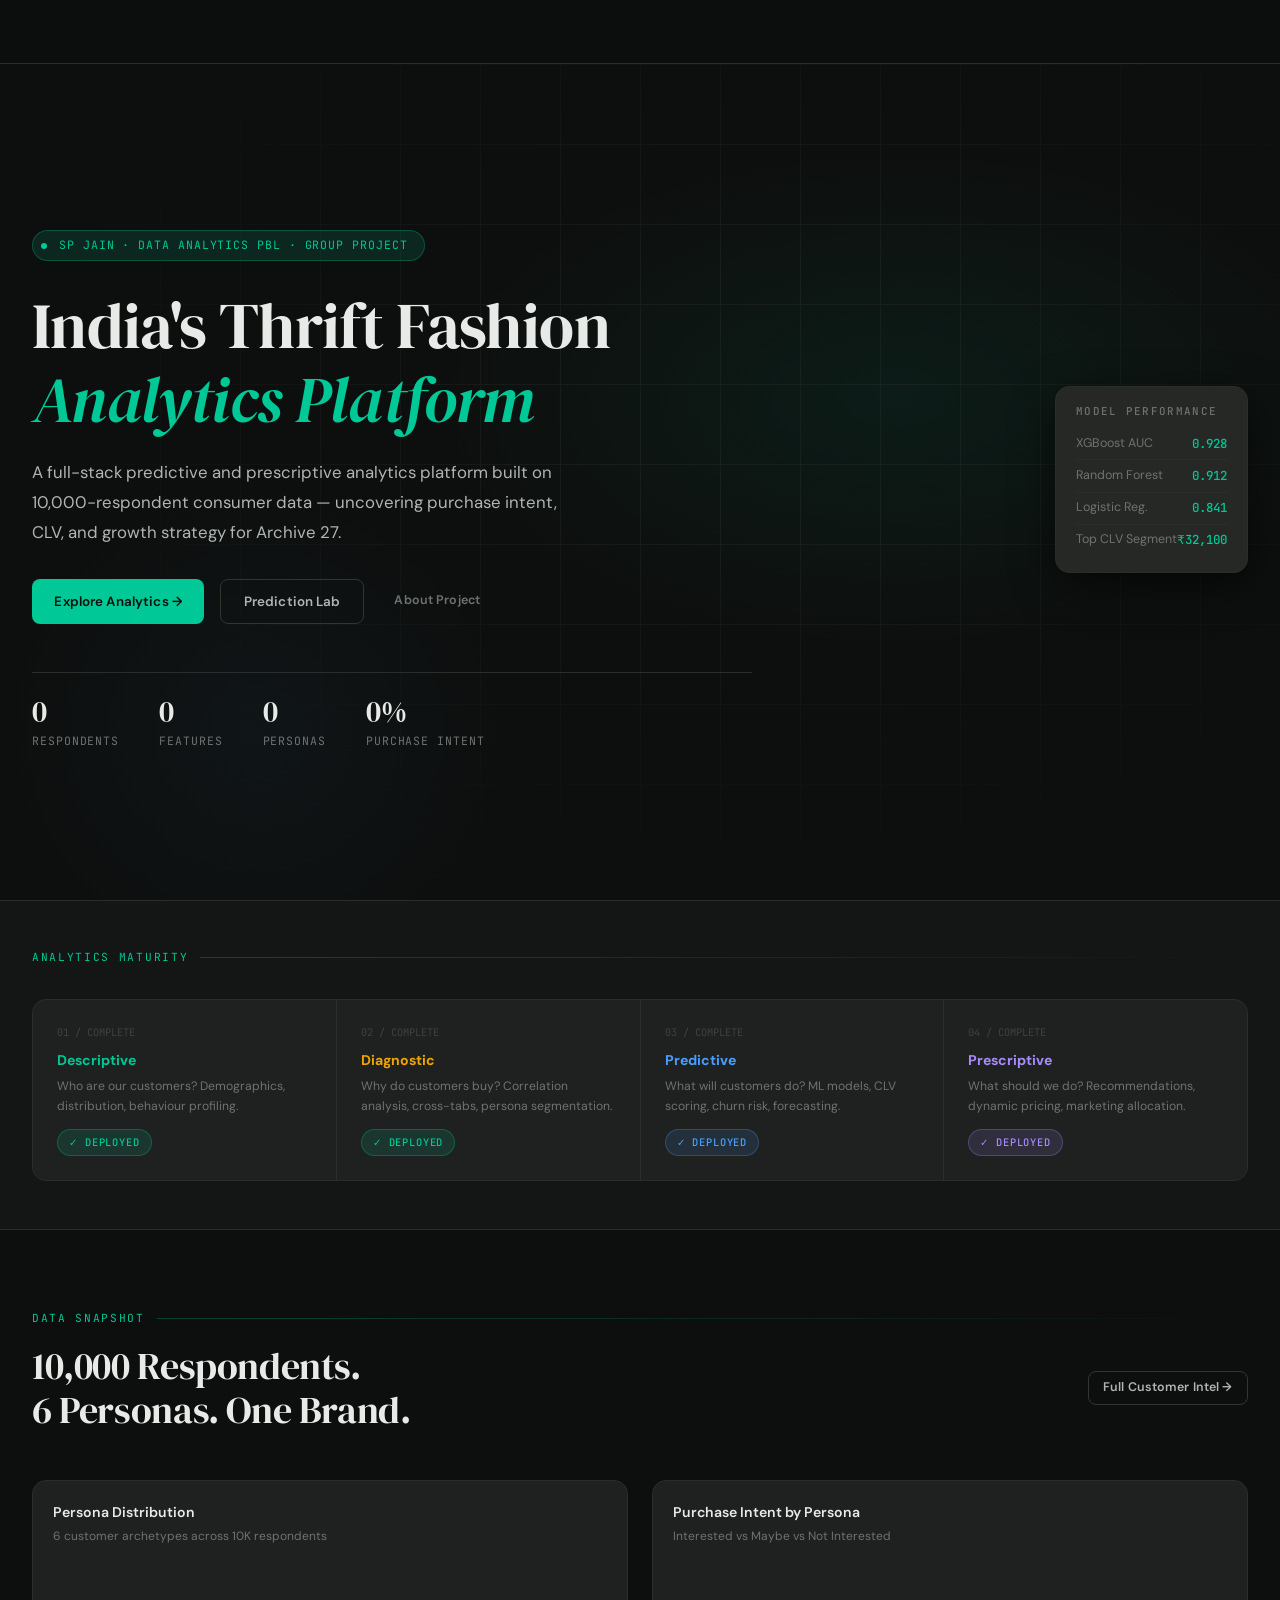
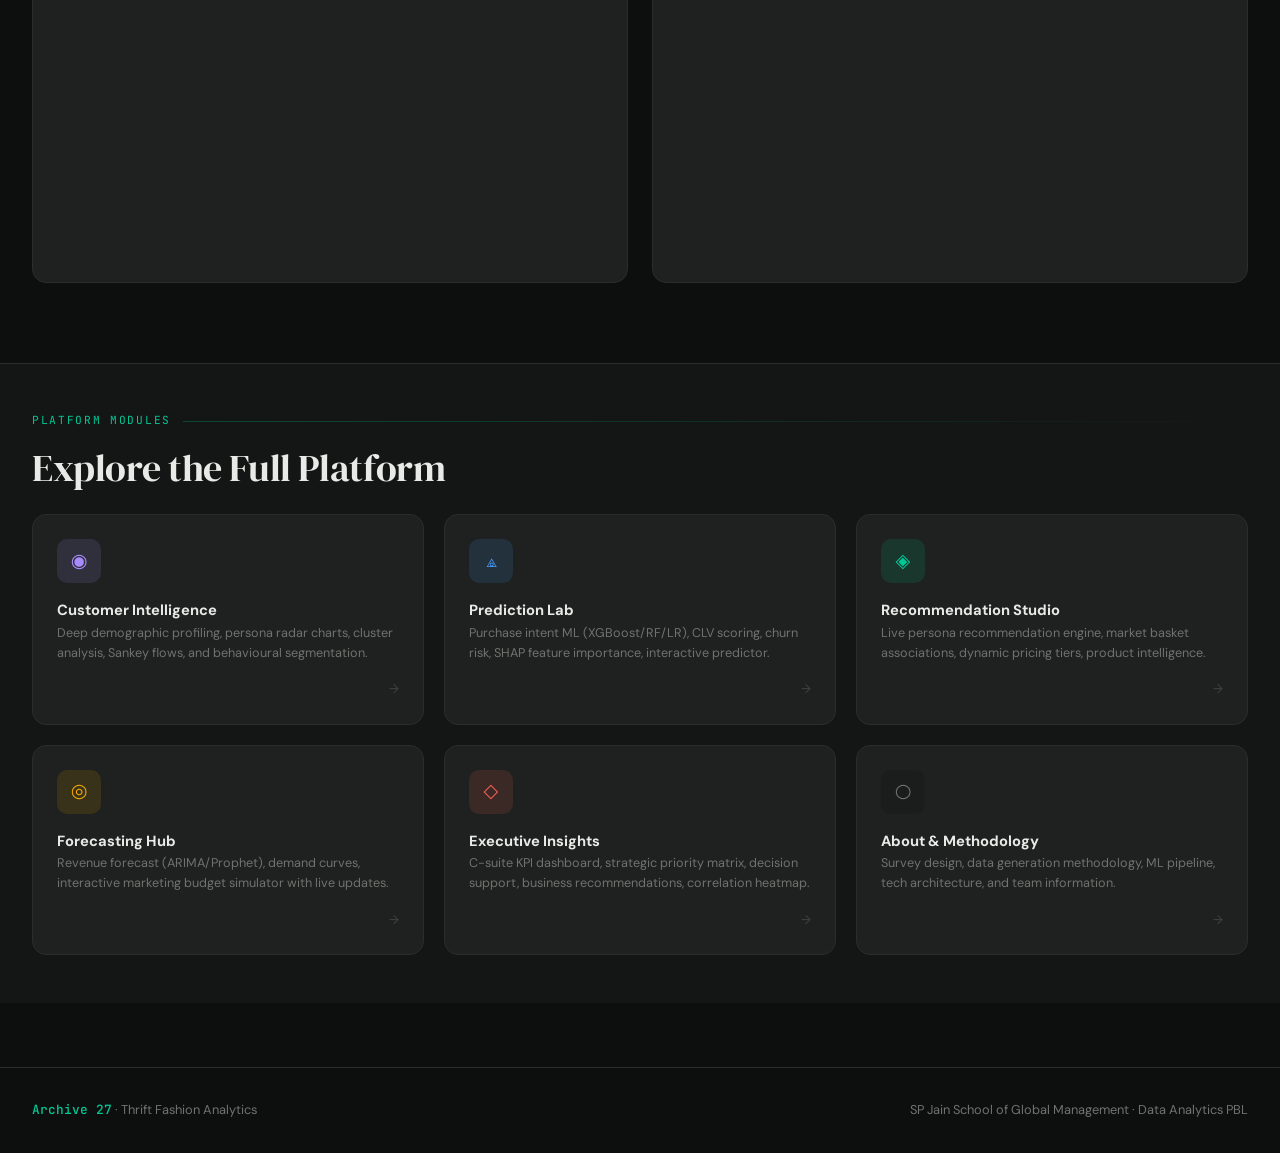
==== commit 28fb2325: "Add files via upload" ====
--- a/index.html
+++ b/index.html
@@ -7,63 +7,36 @@
 <link rel="stylesheet" href="css/main.css"/>
 <script src="https://cdn.plot.ly/plotly-2.32.0.min.js"></script>
 <style>
-.hero {
-  min-height: calc(100vh - var(--nav-height));
-  display: flex; align-items: center;
-  position: relative; overflow: hidden;
-  padding: 5rem 0 4rem;
-  background: linear-gradient(160deg, #FFFFFF 0%, #F0FAF6 60%, #F5F5F7 100%);
-}
-.hero-grid {
-  position: absolute; inset: 0; pointer-events: none; opacity: .25;
-  background-image: linear-gradient(var(--border) 1px, transparent 1px), linear-gradient(90deg, var(--border) 1px, transparent 1px);
-  background-size: 60px 60px;
-}
-.hero-content { position: relative; max-width: 700px; }
-.hero-eyebrow {
-  display: inline-flex; align-items: center; gap: .75rem;
-  background: #E8F8F3; border: 1px solid var(--emerald-mid);
-  border-radius: 99px; padding: .35rem 1rem .35rem .5rem; margin-bottom: 1.75rem;
-}
-.hero-eyebrow-dot { width: 7px; height: 7px; border-radius: 50%; background: var(--emerald); animation: pulse-glow 2s infinite; }
-.hero-eyebrow span { font-size: .72rem; font-family: var(--font-mono); letter-spacing: .08em; text-transform: uppercase; color: var(--emerald); }
-.hero h1 { margin-bottom: 1.25rem; }
-.hero h1 em { font-style: italic; color: var(--emerald); }
-.hero-desc { font-size: 1.05rem; max-width: 540px; margin-bottom: 2rem; line-height: 1.8; color: var(--text-2); }
-.hero-actions { display: flex; gap: 1rem; flex-wrap: wrap; margin-bottom: 3rem; }
-.hero-stats { display: flex; gap: 3rem; flex-wrap: wrap; padding-top: 1.5rem; border-top: 1px solid var(--border); }
-.hero-stat-val { font-family: var(--font-display); font-size: 2rem; color: var(--text); line-height: 1; }
-.hero-stat-lbl { font-size: .72rem; font-family: var(--font-mono); letter-spacing: .08em; text-transform: uppercase; color: var(--text-3); margin-top: .3rem; }
-.hero-image-area {
-  position: absolute; right: 4rem; top: 50%; transform: translateY(-50%);
-  display: none;
-}
-@media (min-width: 1100px) { .hero-image-area { display: block; } }
-.model-card-float {
-  background: #fff; border: 1px solid var(--border); border-radius: var(--radius-lg);
-  padding: 1.2rem 1.5rem; box-shadow: var(--shadow-lg); min-width: 200px;
-}
-.fb-row { display: flex; align-items: center; justify-content: space-between; padding: .35rem 0; border-bottom: 1px solid var(--border); font-size: .8rem; }
-.fb-row:last-child { border-bottom: none; }
-.fb-lbl { color: var(--text-3); }
-.fb-val { color: var(--emerald); font-family: var(--font-mono); font-weight: 500; }
-
-/* Tier strip */
-.tier-strip { background: #fff; border-top: 1px solid var(--border); border-bottom: 1px solid var(--border); }
-.tier-grid { display: grid; grid-template-columns: repeat(4, 1fr); }
-.tier-cell { padding: 2rem 1.5rem; border-right: 1px solid var(--border); transition: var(--transition); }
-.tier-cell:last-child { border-right: none; }
-.tier-cell:hover { background: var(--bg-3); }
-.tier-num { font-family: var(--font-mono); font-size: .65rem; color: var(--text-4); margin-bottom: .5rem; }
-.tier-name { font-weight: 700; font-size: .92rem; margin-bottom: .4rem; }
-.tier-desc { font-size: .78rem; color: var(--text-3); line-height: 1.65; }
-.tier-status { margin-top: .75rem; }
-@media (max-width: 800px) { .tier-grid { grid-template-columns: 1fr 1fr; } .tier-cell { border-bottom: 1px solid var(--border); } }
-
-/* Charts section */
-.charts-section { background: var(--bg-2); }
-.mini-chart-row { display: grid; grid-template-columns: 1fr 1fr; gap: 1.5rem; margin-top: 1.5rem; }
-@media (max-width: 700px) { .mini-chart-row { grid-template-columns: 1fr; } }
+.hero{min-height:calc(100vh - var(--nav-height));display:flex;align-items:center;position:relative;overflow:hidden;padding:5rem 0 4rem}
+.hero-bg{position:absolute;inset:0;pointer-events:none;background:radial-gradient(ellipse 60% 50% at 70% 40%,rgba(0,200,150,.07) 0%,transparent 60%),radial-gradient(ellipse 40% 60% at 20% 80%,rgba(74,158,255,.04) 0%,transparent 50%)}
+.hero-grid{position:absolute;inset:0;pointer-events:none;opacity:.4;background-image:linear-gradient(var(--border) 1px,transparent 1px),linear-gradient(90deg,var(--border) 1px,transparent 1px);background-size:80px 80px;mask-image:radial-gradient(ellipse at 60% 40%,black 20%,transparent 70%)}
+.hero-content{position:relative;max-width:720px}
+.hero-eyebrow{display:inline-flex;align-items:center;gap:.75rem;background:var(--emerald-dim);border:1px solid var(--emerald-mid);border-radius:99px;padding:.35rem 1rem .35rem .5rem;margin-bottom:1.75rem}
+.hero-eyebrow-dot{width:6px;height:6px;border-radius:50%;background:var(--emerald);animation:pulse-glow 2s infinite}
+.hero-eyebrow span{font-size:.72rem;font-family:var(--font-mono);letter-spacing:.08em;text-transform:uppercase;color:var(--emerald)}
+.hero h1{margin-bottom:1.25rem}
+.hero h1 em{font-style:italic;color:var(--emerald)}
+.hero-desc{font-size:1.05rem;color:var(--text-2);max-width:560px;margin-bottom:2rem;line-height:1.8}
+.hero-actions{display:flex;gap:1rem;flex-wrap:wrap;margin-bottom:3rem}
+.hero-stats{display:flex;gap:2.5rem;flex-wrap:wrap;padding-top:1.5rem;border-top:1px solid var(--border)}
+.hero-stat-val{font-family:var(--font-display);font-size:1.9rem;color:var(--text);line-height:1}
+.hero-stat-lbl{font-size:.72rem;font-family:var(--font-mono);letter-spacing:.08em;text-transform:uppercase;color:var(--text-3);margin-top:.3rem}
+.floating-badge{position:absolute;right:2rem;top:30%;background:var(--surface-2);border:1px solid var(--border);border-radius:var(--radius-lg);padding:1rem 1.25rem;display:none;min-width:180px;box-shadow:var(--shadow-lg)}
+@media(min-width:1100px){.floating-badge{display:block}}
+.fb-row{display:flex;align-items:center;justify-content:space-between;padding:.35rem 0;border-bottom:1px solid var(--border);font-size:.78rem}
+.fb-row:last-child{border-bottom:none}
+.fb-lbl{color:var(--text-3)}
+.fb-val{color:var(--emerald);font-family:var(--font-mono);font-weight:500}
+.tier-grid{display:grid;grid-template-columns:repeat(4,1fr);gap:1px;background:var(--border);border:1px solid var(--border);border-radius:var(--radius-lg);overflow:hidden;margin-top:2rem}
+.tier-cell{background:var(--surface);padding:1.5rem;transition:var(--transition)}
+.tier-cell:hover{background:var(--surface-2)}
+.tier-num{font-family:var(--font-mono);font-size:.65rem;color:var(--text-4);margin-bottom:.5rem}
+.tier-name{font-weight:700;font-size:.88rem;margin-bottom:.4rem}
+.tier-desc{font-size:.76rem;color:var(--text-3);line-height:1.6}
+.tier-status{margin-top:.75rem}
+@media(max-width:800px){.tier-grid{grid-template-columns:1fr 1fr}}
+.mini-chart-row{display:grid;grid-template-columns:1fr 1fr;gap:1.5rem;margin-top:1.5rem}
+@media(max-width:700px){.mini-chart-row{grid-template-columns:1fr}}
 </style>
 </head>
 <body>
@@ -72,6 +45,7 @@
 
   <!-- HERO -->
   <section class="hero">
+    <div class="hero-bg"></div>
     <div class="hero-grid"></div>
     <div class="container" style="position:relative;width:100%">
       <div class="hero-content">
@@ -79,12 +53,8 @@
           <div class="hero-eyebrow-dot"></div>
           <span>SP Jain · Data Analytics PBL · Group Project</span>
         </div>
-        <h1 class="animate-fade-up-delay-1">
-          India's Thrift Fashion<br/><em>Analytics Platform</em>
-        </h1>
-        <p class="hero-desc animate-fade-up-delay-2">
-          A full-stack predictive and prescriptive analytics platform built on 10,000-respondent consumer data — uncovering purchase intent, CLV, and growth strategy for Archive 27.
-        </p>
+        <h1 class="animate-fade-up-delay-1">India's Thrift Fashion<br/><em>Analytics Platform</em></h1>
+        <p class="hero-desc animate-fade-up-delay-2">A full-stack predictive and prescriptive analytics platform built on 10,000-respondent consumer data — uncovering purchase intent, CLV, and growth strategy for Archive 27.</p>
         <div class="hero-actions animate-fade-up-delay-3">
           <a href="pages/customer-intelligence.html" class="btn btn-primary">Explore Analytics →</a>
           <a href="pages/prediction-lab.html" class="btn btn-outline">Prediction Lab</a>
@@ -97,83 +67,89 @@
           <div><div class="hero-stat-val" id="stat-intent">0%</div><div class="hero-stat-lbl">Purchase Intent</div></div>
         </div>
       </div>
-      <!-- Floating model badge -->
-      <div class="hero-image-area animate-fade-up-delay-3">
-        <div class="model-card-float">
-          <div class="label mb-sm">Model Performance</div>
-          <div class="fb-row"><span class="fb-lbl">XGBoost AUC</span><span class="fb-val">0.928</span></div>
-          <div class="fb-row"><span class="fb-lbl">Random Forest</span><span class="fb-val">0.912</span></div>
-          <div class="fb-row"><span class="fb-lbl">Logistic Reg.</span><span class="fb-val">0.841</span></div>
-          <div class="fb-row"><span class="fb-lbl">Top CLV Segment</span><span class="fb-val">₹32,100</span></div>
-        </div>
-      </div>
-    </div>
-  </section>
-
-  <!-- ANALYTICS TIER STRIP -->
-  <div class="tier-strip">
+      <div class="floating-badge animate-fade-up-delay-3">
+        <div class="label mb-sm">Model Performance</div>
+        <div class="fb-row"><span class="fb-lbl">XGBoost AUC</span><span class="fb-val">0.928</span></div>
+        <div class="fb-row"><span class="fb-lbl">Random Forest</span><span class="fb-val">0.912</span></div>
+        <div class="fb-row"><span class="fb-lbl">Logistic Reg.</span><span class="fb-val">0.841</span></div>
+        <div class="fb-row"><span class="fb-lbl">Top CLV Segment</span><span class="fb-val">₹32,100</span></div>
+      </div>
+    </div>
+  </section>
+
+  <!-- ANALYTICS TIERS -->
+  <section class="section-sm" style="border-top:1px solid var(--border);border-bottom:1px solid var(--border);background:var(--bg-2)">
     <div class="container">
+      <div class="section-label">Analytics Maturity</div>
       <div class="tier-grid">
-        <div class="tier-cell">
-          <div class="tier-num">01 · COMPLETE</div>
-          <div class="tier-name text-accent">Descriptive</div>
-          <div class="tier-desc">Who are our customers? Demographics, distribution, behaviour profiling.</div>
-          <div class="tier-status"><span class="tag tag-green">✓ Deployed</span></div>
-        </div>
-        <div class="tier-cell">
-          <div class="tier-num">02 · COMPLETE</div>
-          <div class="tier-name text-amber">Diagnostic</div>
-          <div class="tier-desc">Why do customers buy? Correlation, cross-tabs, persona segmentation.</div>
-          <div class="tier-status"><span class="tag tag-green">✓ Deployed</span></div>
-        </div>
-        <div class="tier-cell">
-          <div class="tier-num">03 · COMPLETE</div>
-          <div class="tier-name" style="color:var(--sapphire)">Predictive</div>
-          <div class="tier-desc">What will customers do? ML models, CLV scoring, churn risk, forecasting.</div>
-          <div class="tier-status"><span class="tag tag-blue">✓ Deployed</span></div>
-        </div>
-        <div class="tier-cell">
-          <div class="tier-num">04 · COMPLETE</div>
-          <div class="tier-name" style="color:var(--violet)">Prescriptive</div>
-          <div class="tier-desc">What should we do? Recommendations, dynamic pricing, budget allocation.</div>
-          <div class="tier-status"><span class="tag tag-violet">✓ Deployed</span></div>
-        </div>
-      </div>
-    </div>
-  </div>
+        <div class="tier-cell"><div class="tier-num">01 / COMPLETE</div><div class="tier-name text-accent">Descriptive</div><div class="tier-desc">Who are our customers? Demographics, distribution, behaviour profiling.</div><div class="tier-status"><span class="tag tag-green">✓ Deployed</span></div></div>
+        <div class="tier-cell"><div class="tier-num">02 / COMPLETE</div><div class="tier-name text-amber">Diagnostic</div><div class="tier-desc">Why do customers buy? Correlation analysis, cross-tabs, persona segmentation.</div><div class="tier-status"><span class="tag tag-green">✓ Deployed</span></div></div>
+        <div class="tier-cell"><div class="tier-num">03 / COMPLETE</div><div class="tier-name" style="color:var(--sapphire)">Predictive</div><div class="tier-desc">What will customers do? ML models, CLV scoring, churn risk, forecasting.</div><div class="tier-status"><span class="tag tag-blue">✓ Deployed</span></div></div>
+        <div class="tier-cell"><div class="tier-num">04 / COMPLETE</div><div class="tier-name" style="color:var(--violet)">Prescriptive</div><div class="tier-desc">What should we do? Recommendations, dynamic pricing, marketing allocation.</div><div class="tier-status"><span class="tag tag-violet">✓ Deployed</span></div></div>
+      </div>
+    </div>
+  </section>
 
   <!-- DATA SNAPSHOT -->
-  <section class="section charts-section">
+  <section class="section">
     <div class="container">
       <div class="section-label">Data Snapshot</div>
-      <div class="flex-between mb-lg" style="flex-wrap:wrap;gap:1rem;">
+      <div class="flex-between mb-lg" style="flex-wrap:wrap;gap:1rem">
         <h2>10,000 Respondents.<br/>6 Personas. One Brand.</h2>
         <a href="pages/customer-intelligence.html" class="btn btn-outline btn-sm">Full Customer Intel →</a>
       </div>
       <div class="grid-4 mb-lg" id="kpi-row"></div>
       <div class="mini-chart-row">
-        <div class="chart-wrap">
-          <div class="chart-header"><div><div class="chart-title">Persona Distribution</div><div class="chart-sub">6 customer archetypes across 10K respondents</div></div></div>
-          <div id="chart-persona" style="height:300px;"></div>
-        </div>
-        <div class="chart-wrap">
-          <div class="chart-header"><div><div class="chart-title">Purchase Intent by Persona</div><div class="chart-sub">Interested vs Maybe vs Not Interested</div></div></div>
-          <div id="chart-intent" style="height:300px;"></div>
-        </div>
-      </div>
-    </div>
-  </section>
-
-  <!-- FOOTER -->
-  <footer class="footer">
+        <div class="chart-wrap"><div class="chart-header"><div><div class="chart-title">Persona Distribution</div><div class="chart-sub">6 customer archetypes across 10K respondents</div></div></div><div id="chart-persona" style="height:300px"></div></div>
+        <div class="chart-wrap"><div class="chart-header"><div><div class="chart-title">Purchase Intent by Persona</div><div class="chart-sub">Interested vs Maybe vs Not Interested</div></div></div><div id="chart-intent" style="height:300px"></div></div>
+      </div>
+    </div>
+  </section>
+
+  <!-- PLATFORM MODULES -->
+  <section class="section-sm" style="background:var(--bg-2);border-top:1px solid var(--border)">
     <div class="container">
-      <div class="footer-inner">
-        <div><span class="footer-brand">Archive 27</span> · Fashion Thrift Analytics</div>
-        <div>SP Jain School of Global Management · Data Analytics PBL</div>
-      </div>
-    </div>
-  </footer>
-
+      <div class="section-label">Platform Modules</div>
+      <h2 class="mb-lg">Explore the Full Platform</h2>
+      <div class="nav-cards">
+        <a href="pages/customer-intelligence.html" class="nav-card">
+          <div class="nav-card-icon" style="background:var(--violet-dim);color:var(--violet)">◉</div>
+          <div><div class="nav-card-title">Customer Intelligence</div><div class="nav-card-desc">Deep demographic profiling, persona radar charts, cluster analysis, Sankey flows, and behavioural segmentation.</div></div>
+          <div class="nav-card-arrow">→</div>
+        </a>
+        <a href="pages/prediction-lab.html" class="nav-card">
+          <div class="nav-card-icon" style="background:var(--sapphire-dim);color:var(--sapphire)">⟁</div>
+          <div><div class="nav-card-title">Prediction Lab</div><div class="nav-card-desc">Purchase intent ML (XGBoost/RF/LR), CLV scoring, churn risk, SHAP feature importance, interactive predictor.</div></div>
+          <div class="nav-card-arrow">→</div>
+        </a>
+        <a href="pages/recommendation-studio.html" class="nav-card">
+          <div class="nav-card-icon" style="background:var(--emerald-dim);color:var(--emerald)">◈</div>
+          <div><div class="nav-card-title">Recommendation Studio</div><div class="nav-card-desc">Live persona recommendation engine, market basket associations, dynamic pricing tiers, product intelligence.</div></div>
+          <div class="nav-card-arrow">→</div>
+        </a>
+        <a href="pages/forecasting-hub.html" class="nav-card">
+          <div class="nav-card-icon" style="background:var(--amber-dim);color:var(--amber)">◎</div>
+          <div><div class="nav-card-title">Forecasting Hub</div><div class="nav-card-desc">Revenue forecast (ARIMA/Prophet), demand curves, interactive marketing budget simulator with live updates.</div></div>
+          <div class="nav-card-arrow">→</div>
+        </a>
+        <a href="pages/executive-insights.html" class="nav-card">
+          <div class="nav-card-icon" style="background:var(--coral-dim);color:var(--coral)">◇</div>
+          <div><div class="nav-card-title">Executive Insights</div><div class="nav-card-desc">C-suite KPI dashboard, strategic priority matrix, decision support, business recommendations, correlation heatmap.</div></div>
+          <div class="nav-card-arrow">→</div>
+        </a>
+        <a href="pages/about.html" class="nav-card">
+          <div class="nav-card-icon" style="background:var(--bg-3);color:var(--text-3)">○</div>
+          <div><div class="nav-card-title">About & Methodology</div><div class="nav-card-desc">Survey design, data generation methodology, ML pipeline, tech architecture, and team information.</div></div>
+          <div class="nav-card-arrow">→</div>
+        </a>
+      </div>
+    </div>
+  </section>
+
+  <footer class="footer"><div class="container"><div class="footer-inner">
+    <div><span class="footer-brand">Archive 27</span> · Thrift Fashion Analytics</div>
+    <div>SP Jain School of Global Management · Data Analytics PBL</div>
+  </div></div></footer>
 </div>
 
 <script src="js/utils.js"></script>
@@ -184,41 +160,39 @@
 
 buildNav('home', true);
 
-// Counters
-setTimeout(() => {
+// ── Counters — run after DOM is ready, no setTimeout dependency on data ──
+window.addEventListener('DOMContentLoaded', function() {
   animateCounter(document.getElementById('stat-respondents'), 10000, 1600);
   animateCounter(document.getElementById('stat-features'), 56, 1200);
   animateCounter(document.getElementById('stat-personas'), 6, 800);
   const pct = Math.round(D.overview.likely_buyers / D.overview.total_respondents * 100);
-  document.getElementById('stat-intent').textContent = pct + '%';
-}, 400);
-
-// KPI row
+  const el = document.getElementById('stat-intent');
+  if (el) animateCounter(el, pct, 1200, '', '%');
+});
+
+// ── KPI row ──
 document.getElementById('kpi-row').innerHTML = [
   { label:'Likely Buyers',    value: D.overview.likely_buyers.toLocaleString('en-IN'), delta:'55.2% of base', cls:'pos' },
   { label:'Nurture Pipeline', value: D.overview.maybe_pipeline.toLocaleString('en-IN'), delta:'35% convertible', cls:'neu' },
   { label:'Median Spend/mo',  value:'₹1,750', delta:'Mid-premium range', cls:'pos' },
   { label:'Top CLV Segment',  value:'₹32,100', delta:'Conscious Spender · 12m', cls:'pos' },
-].map(k=>`<div class="kpi-card">
-  <div class="kpi-label">${k.label}</div>
-  <div class="kpi-value ${k.cls==='pos'?'accent':''}">${k.value}</div>
-  <div class="kpi-delta ${k.cls}">${k.delta}</div>
-</div>`).join('');
-
-// Persona donut
+].map(k=>`<div class="kpi-card"><div class="kpi-label">${k.label}</div><div class="kpi-value ${k.cls==='pos'?'accent':''}">${k.value}</div><div class="kpi-delta ${k.cls}">${k.delta}</div></div>`).join('');
+
+// ── Persona donut ──
 safePlot('chart-persona',[{
-  type:'pie', hole:.5, labels:PERSONA_ORDER, values:PERSONA_ORDER.map(p=>D.overview.personas[p]||0),
-  marker:{colors:PERSONA_ORDER.map(p=>PERSONA_COLORS[p]), line:{color:'#fff',width:2}},
+  type:'pie', hole:.5, labels:PERSONA_ORDER,
+  values:PERSONA_ORDER.map(p=>D.overview.personas[p]||0),
+  marker:{colors:PERSONA_ORDER.map(p=>PERSONA_COLORS[p]),line:{color:'rgba(0,0,0,0)',width:0}},
   textinfo:'percent', textfont:{size:10},
   hovertemplate:'<b>%{label}</b><br>%{value:,}<br>%{percent}<extra></extra>', sort:false,
 }],{
   margin:{t:10,b:10,l:10,r:10}, showlegend:true,
   legend:{orientation:'v',font:{size:10},x:1,y:.5,xanchor:'left',bgcolor:'rgba(0,0,0,0)',borderwidth:0},
-  annotations:[{text:'10K',x:.5,y:.5,showarrow:false,font:{size:12,color:'#86868B'}}],
+  annotations:[{text:'10K',x:.5,y:.5,showarrow:false,font:{size:12,color:'#6E7370'}}],
 });
 
-// Intent stacked bar
-const intents=[{k:'Interested',c:'#00916E'},{k:'Maybe',c:'#C07800'},{k:'Not Interested',c:'#D93025'}];
+// ── Intent stacked bar ──
+const intents=[{k:'Interested',c:'#00C896'},{k:'Maybe',c:'#F0A500'},{k:'Not Interested',c:'#FF5F57'}];
 safePlot('chart-intent', intents.map(it=>({
   type:'bar', name:it.k, x:PERSONA_ORDER,
   y:PERSONA_ORDER.map(p=>Math.round((D.correlations.intent_by_persona[p]?.[it.k]||0)*100)),
--- a/css/main.css
+++ b/css/main.css
@@ -1,360 +1,223 @@
 /* ============================================================
-   ARCHIVE 27 — ANALYTICS PLATFORM
-   Design System · Light Theme (Apple-inspired)
+   ARCHIVE 27 — ANALYTICS PLATFORM  |  Dark Editorial Theme
    ============================================================ */
-
 @import url('https://fonts.googleapis.com/css2?family=DM+Serif+Display:ital@0;1&family=DM+Sans:ital,opsz,wght@0,9..40,300;0,9..40,400;0,9..40,500;0,9..40,600;0,9..40,700;1,9..40,300&family=JetBrains+Mono:wght@400;500&display=swap');
 
 :root {
-  --bg:          #F5F5F7;
-  --bg-2:        #FFFFFF;
-  --bg-3:        #F2F2F2;
-  --bg-4:        #E8E8ED;
-  --surface:     #FFFFFF;
-  --surface-2:   #F8F8FA;
-  --border:      #E0E0E5;
-  --border-2:    #CCCCCC;
-
-  --emerald:     #00916E;
-  --emerald-dim: #00916E12;
-  --emerald-mid: #00916E30;
-  --amber:       #C07800;
-  --amber-dim:   #C0780015;
-  --coral:       #D93025;
-  --coral-dim:   #D9302515;
-  --sapphire:    #1A6FCC;
-  --sapphire-dim:#1A6FCC15;
-  --violet:      #6E40C9;
-  --violet-dim:  #6E40C915;
-
-  --text:        #1D1D1F;
-  --text-2:      #3D3D40;
-  --text-3:      #86868B;
-  --text-4:      #BBBBBB;
-
-  --font-display: 'DM Serif Display', Georgia, serif;
-  --font-body:    'DM Sans', system-ui, sans-serif;
-  --font-mono:    'JetBrains Mono', 'Courier New', monospace;
-
-  --nav-height:   64px;
-  --radius:       8px;
-  --radius-lg:    14px;
-  --radius-xl:    20px;
-
-  --shadow-sm:    0 1px 4px rgba(0,0,0,.06);
-  --shadow-md:    0 4px 20px rgba(0,0,0,.08);
-  --shadow-lg:    0 12px 40px rgba(0,0,0,.12);
-  --glow:         0 0 24px rgba(0,145,110,.10);
-
-  --transition:   all .2s cubic-bezier(.4,0,.2,1);
+  --bg:          #0D0F0E;
+  --bg-2:        #131614;
+  --bg-3:        #1A1D1B;
+  --bg-4:        #212420;
+  --surface:     #1E211F;
+  --surface-2:   #252825;
+  --border:      #2A2D2B;
+  --border-2:    #323530;
+  --emerald:     #00C896;
+  --emerald-dim: rgba(0,200,150,.13);
+  --emerald-mid: rgba(0,200,150,.28);
+  --amber:       #F0A500;
+  --amber-dim:   rgba(240,165,0,.13);
+  --coral:       #FF5F57;
+  --coral-dim:   rgba(255,95,87,.13);
+  --sapphire:    #4A9EFF;
+  --sapphire-dim:rgba(74,158,255,.13);
+  --violet:      #A78BFA;
+  --violet-dim:  rgba(167,139,250,.13);
+  --text:        #E8EAE8;
+  --text-2:      #B0B5B2;
+  --text-3:      #6E7370;
+  --text-4:      #3D4240;
+  --font-display:'DM Serif Display', Georgia, serif;
+  --font-body:   'DM Sans', system-ui, sans-serif;
+  --font-mono:   'JetBrains Mono', monospace;
+  --nav-height:  64px;
+  --radius:      8px;
+  --radius-lg:   14px;
+  --shadow-sm:   0 1px 3px rgba(0,0,0,.4);
+  --shadow-md:   0 4px 16px rgba(0,0,0,.5);
+  --shadow-lg:   0 12px 40px rgba(0,0,0,.6);
+  --glow:        0 0 24px rgba(0,200,150,.12);
+  --transition:  all .2s cubic-bezier(.4,0,.2,1);
 }
 
-*, *::before, *::after { box-sizing: border-box; margin: 0; padding: 0; }
-html { font-size: 16px; scroll-behavior: smooth; }
-body {
-  font-family: var(--font-body);
-  background: var(--bg);
-  color: var(--text);
-  line-height: 1.6;
-  min-height: 100vh;
-  -webkit-font-smoothing: antialiased;
-}
-img, svg { display: block; max-width: 100%; }
-a { color: inherit; text-decoration: none; }
-button { cursor: pointer; border: none; background: none; font-family: inherit; }
-
-::-webkit-scrollbar { width: 6px; height: 6px; }
-::-webkit-scrollbar-track { background: var(--bg-3); }
-::-webkit-scrollbar-thumb { background: var(--border-2); border-radius: 3px; }
-
-/* ── Typography ── */
-h1, h2, h3, h4 { font-family: var(--font-display); font-weight: 400; line-height: 1.15; letter-spacing: -.01em; color: var(--text); }
-h1 { font-size: clamp(2.2rem, 4.5vw, 3.6rem); }
-h2 { font-size: clamp(1.6rem, 2.8vw, 2.4rem); }
-h3 { font-size: clamp(1.1rem, 1.8vw, 1.5rem); }
-p  { color: var(--text-2); font-size: .95rem; line-height: 1.75; }
-
-.mono { font-family: var(--font-mono); }
-.label {
-  font-family: var(--font-mono); font-size: .68rem; font-weight: 500;
-  letter-spacing: .12em; text-transform: uppercase; color: var(--text-3);
-}
-.label-accent { color: var(--emerald); }
-.tag {
-  display: inline-flex; align-items: center; gap: .35rem;
-  padding: .25rem .7rem; border-radius: 99px;
-  font-family: var(--font-mono); font-size: .65rem; font-weight: 500;
-  letter-spacing: .08em; text-transform: uppercase;
-}
-.tag-green  { background: var(--emerald-dim);  color: var(--emerald);  border: 1px solid var(--emerald-mid); }
-.tag-amber  { background: var(--amber-dim);    color: var(--amber);    border: 1px solid #C0780030; }
-.tag-coral  { background: var(--coral-dim);    color: var(--coral);    border: 1px solid #D9302530; }
-.tag-blue   { background: var(--sapphire-dim); color: var(--sapphire); border: 1px solid #1A6FCC30; }
-.tag-violet { background: var(--violet-dim);   color: var(--violet);   border: 1px solid #6E40C930; }
-
-/* ── Navigation ── */
-.nav {
-  position: fixed; top: 0; left: 0; right: 0; z-index: 1000;
-  height: var(--nav-height);
-  display: flex; align-items: center; justify-content: space-between;
-  padding: 0 2rem;
-  background: rgba(255,255,255,.85);
-  backdrop-filter: blur(20px) saturate(1.8);
-  border-bottom: 1px solid var(--border);
-  box-shadow: var(--shadow-sm);
-  transition: var(--transition);
-}
-.nav-logo {
-  display: flex; align-items: center; gap: .6rem;
-  font-family: var(--font-display); font-size: 1.15rem; color: var(--text);
-  text-decoration: none; flex-shrink: 0;
-}
-.nav-logo-img { height: 36px; width: 36px; object-fit: contain; }
-.nav-links {
-  display: flex; align-items: center; gap: .1rem; list-style: none;
-}
-.nav-links a {
-  display: flex; align-items: center; gap: .4rem;
-  padding: .45rem .85rem; border-radius: var(--radius);
-  font-size: .83rem; font-weight: 500; color: var(--text-3);
-  transition: var(--transition);
-}
-.nav-links a:hover { color: var(--text); background: var(--bg-3); }
-.nav-links a.active { color: var(--emerald); background: var(--emerald-dim); }
+*,*::before,*::after{box-sizing:border-box;margin:0;padding:0}
+html{font-size:16px;scroll-behavior:smooth}
+body{font-family:var(--font-body);background:var(--bg);color:var(--text);line-height:1.6;min-height:100vh;-webkit-font-smoothing:antialiased}
+img,svg{display:block;max-width:100%}
+a{color:inherit;text-decoration:none}
+button{cursor:pointer;border:none;background:none;font-family:inherit}
+::-webkit-scrollbar{width:6px;height:6px}
+::-webkit-scrollbar-track{background:var(--bg-2)}
+::-webkit-scrollbar-thumb{background:var(--border-2);border-radius:3px}
+
+h1,h2,h3,h4{font-family:var(--font-display);font-weight:400;line-height:1.15;letter-spacing:-.01em}
+h1{font-size:clamp(2.4rem,5vw,4rem)}
+h2{font-size:clamp(1.8rem,3vw,2.6rem)}
+h3{font-size:clamp(1.2rem,2vw,1.6rem)}
+p{color:var(--text-2);font-size:.95rem;line-height:1.75}
+.mono{font-family:var(--font-mono)}
+.label{font-family:var(--font-mono);font-size:.68rem;font-weight:500;letter-spacing:.12em;text-transform:uppercase;color:var(--text-3)}
+.tag{display:inline-flex;align-items:center;gap:.35rem;padding:.25rem .7rem;border-radius:99px;font-family:var(--font-mono);font-size:.65rem;font-weight:500;letter-spacing:.08em;text-transform:uppercase}
+.tag-green{background:var(--emerald-dim);color:var(--emerald);border:1px solid var(--emerald-mid)}
+.tag-amber{background:var(--amber-dim);color:var(--amber);border:1px solid rgba(240,165,0,.28)}
+.tag-coral{background:var(--coral-dim);color:var(--coral);border:1px solid rgba(255,95,87,.28)}
+.tag-blue{background:var(--sapphire-dim);color:var(--sapphire);border:1px solid rgba(74,158,255,.28)}
+.tag-violet{background:var(--violet-dim);color:var(--violet);border:1px solid rgba(167,139,250,.28)}
+
+/* ── Nav ── */
+.nav{position:fixed;top:0;left:0;right:0;z-index:1000;height:var(--nav-height);display:flex;align-items:center;justify-content:space-between;padding:0 2rem;background:rgba(13,15,14,.9);backdrop-filter:blur(20px);border-bottom:1px solid var(--border);transition:var(--transition)}
+.nav-logo{display:flex;align-items:center;gap:.7rem;font-family:var(--font-display);font-size:1.2rem;color:var(--text);text-decoration:none;flex-shrink:0}
+.nav-logo-img{height:34px;width:auto;object-fit:contain}
+.nav-logo-mark{width:32px;height:32px;background:var(--emerald);border-radius:6px;display:flex;align-items:center;justify-content:center;font-family:var(--font-mono);font-size:.7rem;font-weight:500;color:var(--bg);flex-shrink:0}
+.nav-links{display:flex;align-items:center;gap:.25rem;list-style:none}
+.nav-links a{display:flex;align-items:center;gap:.4rem;padding:.45rem .85rem;border-radius:var(--radius);font-size:.82rem;font-weight:500;color:var(--text-3);transition:var(--transition)}
+.nav-links a:hover{color:var(--text);background:var(--surface)}
+.nav-links a.active{color:var(--emerald);background:var(--emerald-dim)}
 
 /* Dropdown */
-.nav-dropdown-wrap { position: relative; }
-.nav-dropdown-wrap:hover .nav-dropdown { opacity: 1; pointer-events: all; transform: translateY(0); }
-.nav-dropdown-btn {
-  display: flex; align-items: center; gap: .35rem;
-  padding: .45rem .85rem; border-radius: var(--radius);
-  font-size: .83rem; font-weight: 500; color: var(--text-3);
-  cursor: pointer; background: none; border: none; font-family: inherit;
-  transition: var(--transition);
-}
-.nav-dropdown-btn:hover { color: var(--text); background: var(--bg-3); }
-.nav-dropdown-btn .chevron { font-size: .6rem; transition: transform .2s; }
-.nav-dropdown-wrap:hover .nav-dropdown-btn .chevron { transform: rotate(180deg); }
-.nav-dropdown {
-  position: absolute; top: calc(100% + 8px); left: 0; z-index: 200;
-  background: var(--bg-2); border: 1px solid var(--border);
-  border-radius: var(--radius-lg); padding: .4rem;
-  box-shadow: var(--shadow-lg);
-  min-width: 220px;
-  opacity: 0; pointer-events: none;
-  transform: translateY(-6px);
-  transition: all .2s cubic-bezier(.4,0,.2,1);
-}
-.nav-dropdown a {
-  display: flex; align-items: center; gap: .7rem;
-  padding: .6rem .9rem; border-radius: var(--radius);
-  font-size: .83rem; font-weight: 500; color: var(--text-2);
-  transition: var(--transition);
-}
-.nav-dropdown a:hover { background: var(--bg-3); color: var(--text); }
-.nav-dropdown a .nd-icon { font-size: .9rem; width: 20px; text-align: center; flex-shrink: 0; }
-.nav-hamburger { display: none; flex-direction: column; gap: 5px; padding: .5rem; }
-.nav-hamburger span { display: block; width: 22px; height: 2px; background: var(--text-2); border-radius: 2px; transition: var(--transition); }
-
-@media (max-width: 900px) {
-  .nav-links { display: none; }
-  .nav-hamburger { display: flex; }
-  .nav.mobile-open .nav-links {
-    display: flex; flex-direction: column;
-    position: fixed; top: var(--nav-height); left: 0; right: 0;
-    background: var(--bg-2); border-bottom: 1px solid var(--border);
-    padding: 1rem; gap: .25rem; box-shadow: var(--shadow-md);
-  }
-  .nav.mobile-open .nav-links a { padding: .75rem 1rem; }
-  .nav-dropdown { position: static; opacity: 1; pointer-events: all; transform: none; box-shadow: none; border: none; padding: 0; background: transparent; }
-  .nav-dropdown a { padding-left: 2rem; }
-}
-
-/* ── Page Layout ── */
-.page-wrapper { padding-top: var(--nav-height); min-height: 100vh; }
-.container { max-width: 1280px; margin: 0 auto; padding: 0 2rem; }
-.section { padding: 5rem 0; }
-.section-sm { padding: 3rem 0; }
-
-/* ── Page Header ── */
-.page-header {
-  padding: 3.5rem 0 2.5rem; border-bottom: 1px solid var(--border);
-  margin-bottom: 3rem; position: relative; overflow: hidden;
-}
-.page-header::before {
-  content: ''; position: absolute; top: 0; right: 0;
-  width: 40%; height: 100%;
-  background: radial-gradient(ellipse at 80% 50%, var(--emerald-dim) 0%, transparent 70%);
-  pointer-events: none;
-}
-.page-header-label { margin-bottom: .75rem; }
-.page-header h1 { margin-bottom: .75rem; }
-.page-header p { max-width: 600px; font-size: 1rem; }
-.page-header-meta { display: flex; flex-wrap: wrap; gap: .5rem; margin-top: 1.25rem; }
+.nav-dropdown-wrap{position:relative}
+.nav-dropdown-wrap:hover .nav-dropdown,.nav-dropdown-wrap:focus-within .nav-dropdown{opacity:1;pointer-events:all;transform:translateY(0)}
+.nav-dropdown-btn{display:flex;align-items:center;gap:.35rem;padding:.45rem .85rem;border-radius:var(--radius);font-size:.82rem;font-weight:500;color:var(--text-3);cursor:pointer;background:none;border:none;font-family:inherit;transition:var(--transition)}
+.nav-dropdown-btn:hover{color:var(--text);background:var(--surface)}
+.nav-dropdown-btn .chevron{font-size:.6rem;transition:transform .2s}
+.nav-dropdown-wrap:hover .chevron{transform:rotate(180deg)}
+.nav-dropdown{position:absolute;top:calc(100% + 8px);left:0;z-index:200;background:var(--bg-2);border:1px solid var(--border);border-radius:var(--radius-lg);padding:.4rem;box-shadow:var(--shadow-lg);min-width:230px;opacity:0;pointer-events:none;transform:translateY(-6px);transition:var(--transition)}
+.nav-dropdown a{display:flex;align-items:center;gap:.7rem;padding:.6rem .9rem;border-radius:var(--radius);font-size:.83rem;font-weight:500;color:var(--text-2);transition:var(--transition)}
+.nav-dropdown a:hover{background:var(--surface);color:var(--text)}
+.nav-dropdown a.active{color:var(--emerald)}
+.nav-dropdown .nd-icon{font-size:.9rem;width:20px;text-align:center;flex-shrink:0}
+.nav-hamburger{display:none;flex-direction:column;gap:5px;padding:.5rem}
+.nav-hamburger span{display:block;width:22px;height:2px;background:var(--text-2);border-radius:2px;transition:var(--transition)}
+@media(max-width:900px){.nav-links{display:none}.nav-hamburger{display:flex}.nav.mobile-open .nav-links{display:flex;flex-direction:column;position:fixed;top:var(--nav-height);left:0;right:0;background:var(--bg-2);border-bottom:1px solid var(--border);padding:1rem;gap:.25rem}.nav-dropdown{position:static;opacity:1;pointer-events:all;transform:none;box-shadow:none;border:none;padding:0;background:transparent}.nav-dropdown a{padding-left:2rem}}
+
+/* ── Layout ── */
+.page-wrapper{padding-top:var(--nav-height);min-height:100vh}
+.container{max-width:1280px;margin:0 auto;padding:0 2rem}
+.section{padding:5rem 0}
+.section-sm{padding:3rem 0}
+.page-header{padding:3.5rem 0 2.5rem;border-bottom:1px solid var(--border);margin-bottom:3rem;position:relative;overflow:hidden}
+.page-header::before{content:'';position:absolute;top:0;right:0;width:40%;height:100%;background:radial-gradient(ellipse at 80% 50%,var(--emerald-dim) 0%,transparent 70%);pointer-events:none}
+.page-header-label{margin-bottom:.75rem}
+.page-header h1{margin-bottom:.75rem}
+.page-header p{max-width:600px;font-size:1rem}
+.page-header-meta{display:flex;flex-wrap:wrap;gap:.5rem;margin-top:1.25rem}
 
 /* ── Grid ── */
-.grid-2 { display: grid; grid-template-columns: 1fr 1fr; gap: 1.5rem; }
-.grid-3 { display: grid; grid-template-columns: repeat(3, 1fr); gap: 1.5rem; }
-.grid-4 { display: grid; grid-template-columns: repeat(4, 1fr); gap: 1.25rem; }
-.grid-auto { display: grid; grid-template-columns: repeat(auto-fit, minmax(280px, 1fr)); gap: 1.5rem; }
-@media (max-width: 1024px) { .grid-3 { grid-template-columns: 1fr 1fr; } .grid-4 { grid-template-columns: 1fr 1fr; } }
-@media (max-width: 700px)  { .grid-2, .grid-3, .grid-4 { grid-template-columns: 1fr; } }
+.grid-2{display:grid;grid-template-columns:1fr 1fr;gap:1.5rem}
+.grid-3{display:grid;grid-template-columns:repeat(3,1fr);gap:1.5rem}
+.grid-4{display:grid;grid-template-columns:repeat(4,1fr);gap:1.25rem}
+.grid-auto{display:grid;grid-template-columns:repeat(auto-fit,minmax(280px,1fr));gap:1.5rem}
+@media(max-width:1024px){.grid-3{grid-template-columns:1fr 1fr}.grid-4{grid-template-columns:1fr 1fr}}
+@media(max-width:700px){.grid-2,.grid-3,.grid-4{grid-template-columns:1fr}}
 
 /* ── Cards ── */
-.card {
-  background: var(--surface); border: 1px solid var(--border);
-  border-radius: var(--radius-lg); padding: 1.5rem;
-  box-shadow: var(--shadow-sm); transition: var(--transition);
-}
-.card:hover { box-shadow: var(--shadow-md); }
-.card-glow:hover { box-shadow: var(--shadow-md), var(--glow); border-color: var(--emerald-mid); }
-.card-header { margin-bottom: 1.25rem; }
-.card-title { font-family: var(--font-body); font-weight: 600; font-size: .9rem; color: var(--text); margin-bottom: .25rem; }
-.card-sub   { font-size: .78rem; color: var(--text-3); }
+.card{background:var(--surface);border:1px solid var(--border);border-radius:var(--radius-lg);padding:1.5rem;transition:var(--transition)}
+.card:hover{border-color:var(--border-2);box-shadow:var(--shadow-md)}
+.card-glow:hover{box-shadow:var(--shadow-md),var(--glow);border-color:var(--emerald-mid)}
+.card-header{margin-bottom:1.25rem}
+.card-title{font-family:var(--font-body);font-weight:600;font-size:.9rem;color:var(--text);margin-bottom:.25rem}
+.card-sub{font-size:.78rem;color:var(--text-3)}
 
 /* ── KPI Cards ── */
-.kpi-card {
-  background: var(--surface); border: 1px solid var(--border);
-  border-radius: var(--radius-lg); padding: 1.4rem 1.6rem;
-  box-shadow: var(--shadow-sm); position: relative; overflow: hidden;
-  transition: var(--transition);
-}
-.kpi-card::after {
-  content: ''; position: absolute; bottom: 0; left: 0; right: 0;
-  height: 2px; background: var(--emerald);
-  transform: scaleX(0); transform-origin: left; transition: transform .3s ease;
-}
-.kpi-card:hover::after { transform: scaleX(1); }
-.kpi-card:hover { box-shadow: var(--shadow-md); }
-.kpi-label { font-size: .72rem; font-family: var(--font-mono); letter-spacing: .1em; text-transform: uppercase; color: var(--text-3); margin-bottom: .6rem; }
-.kpi-value { font-family: var(--font-display); font-size: 2rem; color: var(--text); line-height: 1; margin-bottom: .4rem; }
-.kpi-value.accent { color: var(--emerald); }
-.kpi-delta { font-size: .78rem; font-family: var(--font-mono); }
-.kpi-delta.pos { color: var(--emerald); }
-.kpi-delta.neg { color: var(--coral); }
-.kpi-delta.neu { color: var(--amber); }
+.kpi-card{background:var(--surface);border:1px solid var(--border);border-radius:var(--radius-lg);padding:1.4rem 1.6rem;position:relative;overflow:hidden;transition:var(--transition)}
+.kpi-card::after{content:'';position:absolute;bottom:0;left:0;right:0;height:2px;background:var(--emerald);transform:scaleX(0);transform-origin:left;transition:transform .3s ease}
+.kpi-card:hover::after{transform:scaleX(1)}
+.kpi-card:hover{box-shadow:var(--glow)}
+.kpi-label{font-size:.72rem;font-family:var(--font-mono);letter-spacing:.1em;text-transform:uppercase;color:var(--text-3);margin-bottom:.6rem}
+.kpi-value{font-family:var(--font-display);font-size:2rem;color:var(--text);line-height:1;margin-bottom:.4rem}
+.kpi-value.accent{color:var(--emerald)}
+.kpi-delta{font-size:.78rem;font-family:var(--font-mono)}
+.kpi-delta.pos{color:var(--emerald)}
+.kpi-delta.neg{color:var(--coral)}
+.kpi-delta.neu{color:var(--amber)}
 
 /* ── Charts ── */
-.chart-wrap {
-  background: var(--surface); border: 1px solid var(--border);
-  border-radius: var(--radius-lg); padding: 1.25rem;
-  box-shadow: var(--shadow-sm); overflow: hidden;
-}
-.chart-header { display: flex; align-items: flex-start; justify-content: space-between; margin-bottom: 1rem; gap: 1rem; }
-.chart-title { font-family: var(--font-body); font-weight: 600; font-size: .88rem; color: var(--text); }
-.chart-sub   { font-size: .75rem; color: var(--text-3); margin-top: .2rem; }
+.chart-wrap{background:var(--surface);border:1px solid var(--border);border-radius:var(--radius-lg);padding:1.25rem;overflow:hidden}
+.chart-header{display:flex;align-items:flex-start;justify-content:space-between;margin-bottom:1rem;gap:1rem}
+.chart-title{font-family:var(--font-body);font-weight:600;font-size:.88rem;color:var(--text)}
+.chart-sub{font-size:.75rem;color:var(--text-3);margin-top:.2rem}
 
 /* ── Insights ── */
-.insight {
-  border-radius: var(--radius); padding: .9rem 1.1rem;
-  font-size: .84rem; line-height: 1.7; margin-bottom: .75rem;
-  display: flex; gap: .75rem;
-}
-.insight-icon { font-size: 1rem; flex-shrink: 0; margin-top: .1rem; }
-.insight-text strong { color: var(--text); font-weight: 600; }
-.insight.green  { background: #E8F8F3; border-left: 3px solid var(--emerald); color: var(--text-2); }
-.insight.amber  { background: #FFF8E8; border-left: 3px solid var(--amber);   color: var(--text-2); }
-.insight.coral  { background: #FEF0EE; border-left: 3px solid var(--coral);   color: var(--text-2); }
-.insight.blue   { background: #EEF5FF; border-left: 3px solid var(--sapphire);color: var(--text-2); }
-
-/* ── Divider / Section Label ── */
-.divider { border: none; border-top: 1px solid var(--border); margin: 2rem 0; }
-.section-label {
-  font-family: var(--font-mono); font-size: .7rem; letter-spacing: .15em;
-  text-transform: uppercase; color: var(--emerald); margin-bottom: 1rem;
-  display: flex; align-items: center; gap: .75rem;
-}
-.section-label::after {
-  content: ''; flex: 1; height: 1px;
-  background: linear-gradient(to right, var(--emerald-mid), transparent);
-}
+.insight{border-radius:var(--radius);padding:.9rem 1.1rem;font-size:.84rem;line-height:1.7;margin-bottom:.75rem;display:flex;gap:.75rem}
+.insight-icon{font-size:1rem;flex-shrink:0;margin-top:.1rem}
+.insight-text strong{color:var(--text);font-weight:600}
+.insight.green{background:var(--emerald-dim);border-left:3px solid var(--emerald);color:var(--text-2)}
+.insight.amber{background:var(--amber-dim);border-left:3px solid var(--amber);color:var(--text-2)}
+.insight.coral{background:var(--coral-dim);border-left:3px solid var(--coral);color:var(--text-2)}
+.insight.blue{background:var(--sapphire-dim);border-left:3px solid var(--sapphire);color:var(--text-2)}
+
+/* ── Section label ── */
+.divider{border:none;border-top:1px solid var(--border);margin:2rem 0}
+.section-label{font-family:var(--font-mono);font-size:.7rem;letter-spacing:.15em;text-transform:uppercase;color:var(--emerald);margin-bottom:1rem;display:flex;align-items:center;gap:.75rem}
+.section-label::after{content:'';flex:1;height:1px;background:linear-gradient(to right,var(--emerald-mid),transparent)}
 
 /* ── Buttons ── */
-.btn {
-  display: inline-flex; align-items: center; gap: .5rem;
-  padding: .65rem 1.4rem; border-radius: var(--radius);
-  font-size: .84rem; font-weight: 600; letter-spacing: .01em;
-  transition: var(--transition); white-space: nowrap;
-}
-.btn-primary { background: var(--text); color: #fff; }
-.btn-primary:hover { background: #333; transform: translateY(-1px); box-shadow: var(--shadow-md); }
-.btn-outline { background: transparent; color: var(--text-2); border: 1px solid var(--border-2); }
-.btn-outline:hover { background: var(--bg-3); color: var(--text); }
-.btn-ghost { background: transparent; color: var(--text-3); }
-.btn-ghost:hover { color: var(--text); background: var(--bg-3); }
-.btn-sm { padding: .4rem .9rem; font-size: .78rem; }
-.btn-accent { background: var(--emerald); color: #fff; }
-.btn-accent:hover { background: #007A5C; transform: translateY(-1px); box-shadow: var(--glow); }
+.btn{display:inline-flex;align-items:center;gap:.5rem;padding:.65rem 1.4rem;border-radius:var(--radius);font-size:.84rem;font-weight:600;letter-spacing:.01em;transition:var(--transition);white-space:nowrap}
+.btn-primary{background:var(--emerald);color:var(--bg)}
+.btn-primary:hover{background:#00e0a8;transform:translateY(-1px);box-shadow:var(--glow)}
+.btn-outline{background:transparent;color:var(--text-2);border:1px solid var(--border-2)}
+.btn-outline:hover{background:var(--surface-2);color:var(--text);border-color:var(--text-3)}
+.btn-ghost{background:transparent;color:var(--text-3)}
+.btn-ghost:hover{color:var(--text);background:var(--surface)}
+.btn-sm{padding:.4rem .9rem;font-size:.78rem}
 
 /* ── Tables ── */
-.data-table { width: 100%; border-collapse: collapse; font-size: .82rem; }
-.data-table th {
-  background: var(--bg-3); color: var(--text-3);
-  font-family: var(--font-mono); font-size: .68rem; font-weight: 500;
-  letter-spacing: .08em; text-transform: uppercase;
-  padding: .65rem 1rem; text-align: left; border-bottom: 1px solid var(--border);
-}
-.data-table td { padding: .65rem 1rem; color: var(--text-2); border-bottom: 1px solid var(--border); }
-.data-table tr:last-child td { border-bottom: none; }
-.data-table tr:hover td { background: var(--bg-3); color: var(--text); }
-.data-table .val-accent { color: var(--emerald); font-family: var(--font-mono); font-weight: 500; }
-.data-table .val-amber  { color: var(--amber);   font-family: var(--font-mono); }
-.data-table .val-coral  { color: var(--coral);   font-family: var(--font-mono); }
-
-/* ── Progress Bars ── */
-.progress-bar { height: 4px; background: var(--bg-3); border-radius: 2px; overflow: hidden; margin-top: .4rem; }
-.progress-fill { height: 100%; border-radius: 2px; background: var(--emerald); transition: width .8s cubic-bezier(.4,0,.2,1); }
-.progress-fill.amber { background: var(--amber); }
-.progress-fill.coral { background: var(--coral); }
-
-/* ── Tab System ── */
-.tabs-wrapper { width: 100%; }
-.tab-nav {
-  display: flex; gap: .25rem; flex-wrap: wrap;
-  margin-bottom: 0; border-bottom: 2px solid var(--border);
-  padding-bottom: 0;
-}
-.tab-btn-nav {
-  padding: .65rem 1.2rem; font-size: .83rem; font-weight: 500;
-  color: var(--text-3); border-bottom: 2px solid transparent;
-  margin-bottom: -2px; transition: var(--transition);
-  border-radius: var(--radius) var(--radius) 0 0; cursor: pointer;
-  background: transparent;
-}
-.tab-btn-nav:hover { color: var(--text); background: var(--bg-3); }
-.tab-btn-nav.active { color: var(--emerald); border-bottom-color: var(--emerald); background: #E8F8F3; }
-.tab-panel { display: none; padding-top: 1.5rem; }
-.tab-panel.active { display: block; }
+.data-table{width:100%;border-collapse:collapse;font-size:.82rem}
+.data-table th{background:var(--bg-3);color:var(--text-3);font-family:var(--font-mono);font-size:.68rem;font-weight:500;letter-spacing:.08em;text-transform:uppercase;padding:.65rem 1rem;text-align:left;border-bottom:1px solid var(--border)}
+.data-table td{padding:.65rem 1rem;color:var(--text-2);border-bottom:1px solid var(--border)}
+.data-table tr:last-child td{border-bottom:none}
+.data-table tr:hover td{background:var(--surface-2);color:var(--text)}
+.data-table .val-accent{color:var(--emerald);font-family:var(--font-mono);font-weight:500}
+.data-table .val-amber{color:var(--amber);font-family:var(--font-mono)}
+.data-table .val-coral{color:var(--coral);font-family:var(--font-mono)}
+
+/* ── Progress ── */
+.progress-bar{height:4px;background:var(--bg-3);border-radius:2px;overflow:hidden;margin-top:.4rem}
+.progress-fill{height:100%;border-radius:2px;background:var(--emerald);transition:width .8s cubic-bezier(.4,0,.2,1)}
+.progress-fill.amber{background:var(--amber)}
+.progress-fill.coral{background:var(--coral)}
+
+/* ── TABS — FIXED ── */
+.tabs-wrapper{width:100%}
+.tab-nav{display:flex;gap:.25rem;flex-wrap:wrap;margin-bottom:0;border-bottom:2px solid var(--border);padding-bottom:0}
+.tab-btn-nav{padding:.65rem 1.2rem;font-size:.83rem;font-weight:500;color:var(--text-3);border-bottom:2px solid transparent;margin-bottom:-2px;transition:var(--transition);border-radius:var(--radius) var(--radius) 0 0;cursor:pointer;background:transparent}
+.tab-btn-nav:hover{color:var(--text);background:var(--surface)}
+.tab-btn-nav.active{color:var(--emerald);border-bottom-color:var(--emerald);background:var(--emerald-dim)}
+.tab-panel{display:none;padding-top:1.5rem}
+.tab-panel.active{display:block}
+
+/* ── Nav Cards (home page) ── */
+.nav-cards{display:grid;grid-template-columns:repeat(3,1fr);gap:1.25rem;margin-top:1.5rem}
+.nav-card{background:var(--surface);border:1px solid var(--border);border-radius:var(--radius-lg);padding:1.5rem;display:flex;flex-direction:column;gap:1rem;transition:var(--transition);text-decoration:none;color:inherit}
+.nav-card:hover{border-color:var(--emerald-mid);box-shadow:var(--glow);transform:translateY(-2px)}
+.nav-card-icon{width:44px;height:44px;border-radius:10px;display:flex;align-items:center;justify-content:center;font-size:1.2rem;flex-shrink:0}
+.nav-card-title{font-weight:700;font-size:.92rem;color:var(--text)}
+.nav-card-desc{font-size:.79rem;color:var(--text-3);line-height:1.6;flex:1}
+.nav-card-arrow{font-size:.8rem;color:var(--text-4);align-self:flex-end;transition:var(--transition)}
+.nav-card:hover .nav-card-arrow{color:var(--emerald);transform:translateX(3px)}
+@media(max-width:900px){.nav-cards{grid-template-columns:1fr 1fr}}
+@media(max-width:560px){.nav-cards{grid-template-columns:1fr}}
 
 /* ── Footer ── */
-.footer { border-top: 1px solid var(--border); padding: 2rem 0; margin-top: 4rem; background: var(--bg-2); }
-.footer-inner { display: flex; align-items: center; justify-content: space-between; flex-wrap: wrap; gap: 1rem; font-size: .8rem; color: var(--text-3); }
-.footer-brand { color: var(--text); font-family: var(--font-mono); font-weight: 500; }
+.footer{border-top:1px solid var(--border);padding:2rem 0;margin-top:4rem}
+.footer-inner{display:flex;align-items:center;justify-content:space-between;flex-wrap:wrap;gap:1rem;font-size:.8rem;color:var(--text-3)}
+.footer-brand{color:var(--emerald);font-family:var(--font-mono);font-weight:500}
 
 /* ── Animations ── */
-@keyframes fadeUp { from { opacity: 0; transform: translateY(20px); } to { opacity: 1; transform: translateY(0); } }
-@keyframes pulse-glow { 0%,100% { box-shadow: 0 0 0 0 rgba(0,145,110,0); } 50% { box-shadow: 0 0 0 6px rgba(0,145,110,.08); } }
-.animate-fade-up   { animation: fadeUp .5s ease forwards; }
-.animate-fade-up-delay-1 { animation: fadeUp .5s .1s ease both; }
-.animate-fade-up-delay-2 { animation: fadeUp .5s .2s ease both; }
-.animate-fade-up-delay-3 { animation: fadeUp .5s .3s ease both; }
-.animate-fade-up-delay-4 { animation: fadeUp .5s .4s ease both; }
+@keyframes fadeUp{from{opacity:0;transform:translateY(24px)}to{opacity:1;transform:translateY(0)}}
+@keyframes pulse-glow{0%,100%{box-shadow:0 0 0 0 rgba(0,200,150,0)}50%{box-shadow:0 0 0 6px rgba(0,200,150,.08)}}
+.animate-fade-up{animation:fadeUp .5s ease forwards}
+.animate-fade-up-delay-1{animation:fadeUp .5s .1s ease both}
+.animate-fade-up-delay-2{animation:fadeUp .5s .2s ease both}
+.animate-fade-up-delay-3{animation:fadeUp .5s .3s ease both}
+.animate-fade-up-delay-4{animation:fadeUp .5s .4s ease both}
 
 /* ── Utilities ── */
-.flex { display: flex; }
-.flex-center { display: flex; align-items: center; justify-content: center; }
-.flex-between { display: flex; align-items: center; justify-content: space-between; }
-.gap-sm { gap: .5rem; } .gap-md { gap: 1rem; } .gap-lg { gap: 1.5rem; }
-.mt-sm { margin-top: .5rem; } .mt-md { margin-top: 1rem; }
-.mt-lg { margin-top: 1.5rem; } .mt-xl { margin-top: 2.5rem; }
-.mb-sm { margin-bottom: .5rem; } .mb-md { margin-bottom: 1rem; }
-.mb-lg { margin-bottom: 1.5rem; }
-.text-accent { color: var(--emerald); } .text-muted { color: var(--text-3); }
-.text-amber { color: var(--amber); } .text-coral { color: var(--coral); }
-.text-right { text-align: right; } .text-center { text-align: center; }
-.w-full { width: 100%; } .hidden { display: none !important; } .relative { position: relative; }
-.persona-badge { width: 10px; height: 10px; border-radius: 50%; background: var(--pc, var(--emerald)); flex-shrink: 0; display: inline-block; }
-
-/* Plotly overrides for light theme */
-.js-plotly-plot .plotly .modebar { background: transparent !important; }
-.js-plotly-plot .plotly .modebar-btn path { fill: var(--text-3) !important; }
+.flex{display:flex}.flex-center{display:flex;align-items:center;justify-content:center}.flex-between{display:flex;align-items:center;justify-content:space-between}
+.gap-sm{gap:.5rem}.gap-md{gap:1rem}.gap-lg{gap:1.5rem}
+.mt-sm{margin-top:.5rem}.mt-md{margin-top:1rem}.mt-lg{margin-top:1.5rem}.mt-xl{margin-top:2.5rem}
+.mb-sm{margin-bottom:.5rem}.mb-md{margin-bottom:1rem}.mb-lg{margin-bottom:1.5rem}
+.text-accent{color:var(--emerald)}.text-muted{color:var(--text-3)}.text-amber{color:var(--amber)}.text-coral{color:var(--coral)}
+.text-right{text-align:right}.text-center{text-align:center}.w-full{width:100%}.hidden{display:none!important}.relative{position:relative}
+.persona-badge{width:10px;height:10px;border-radius:50%;background:var(--pc,var(--emerald));flex-shrink:0;display:inline-block}
+.js-plotly-plot .plotly .modebar{background:transparent!important}
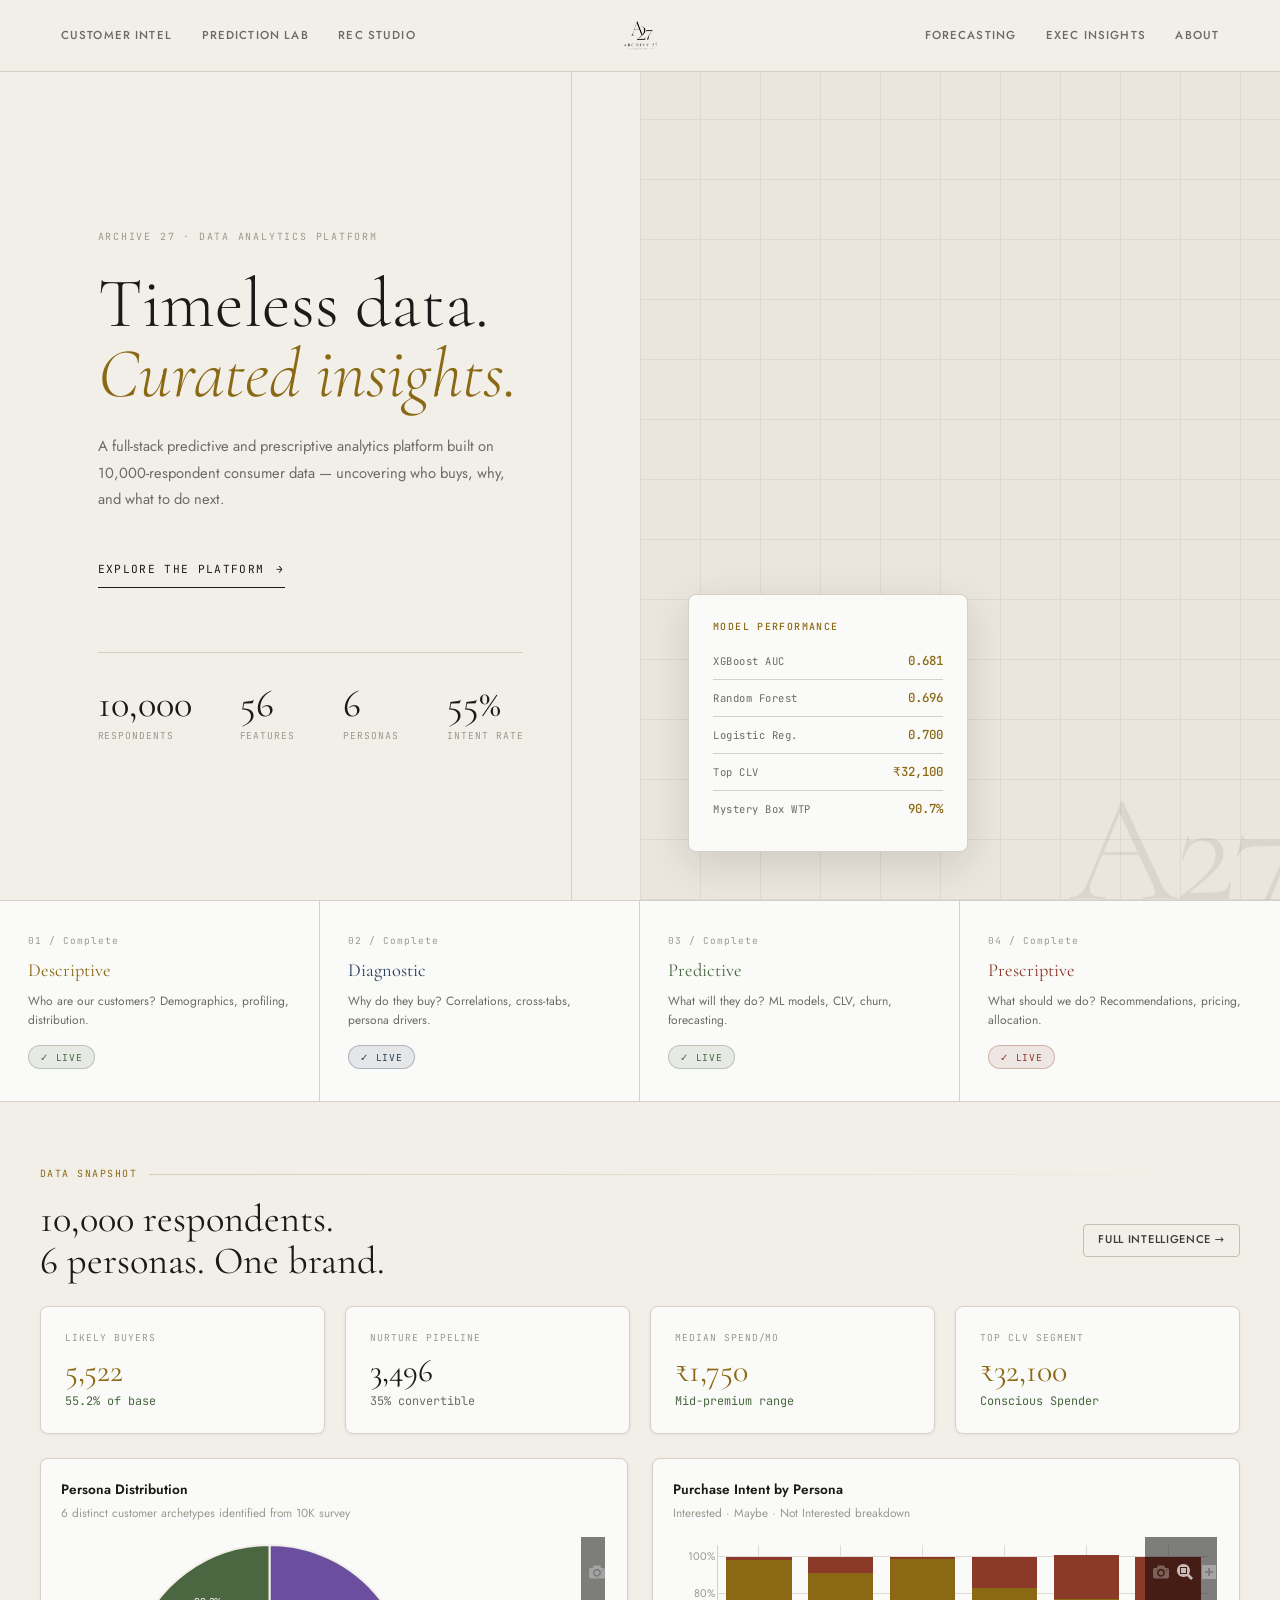
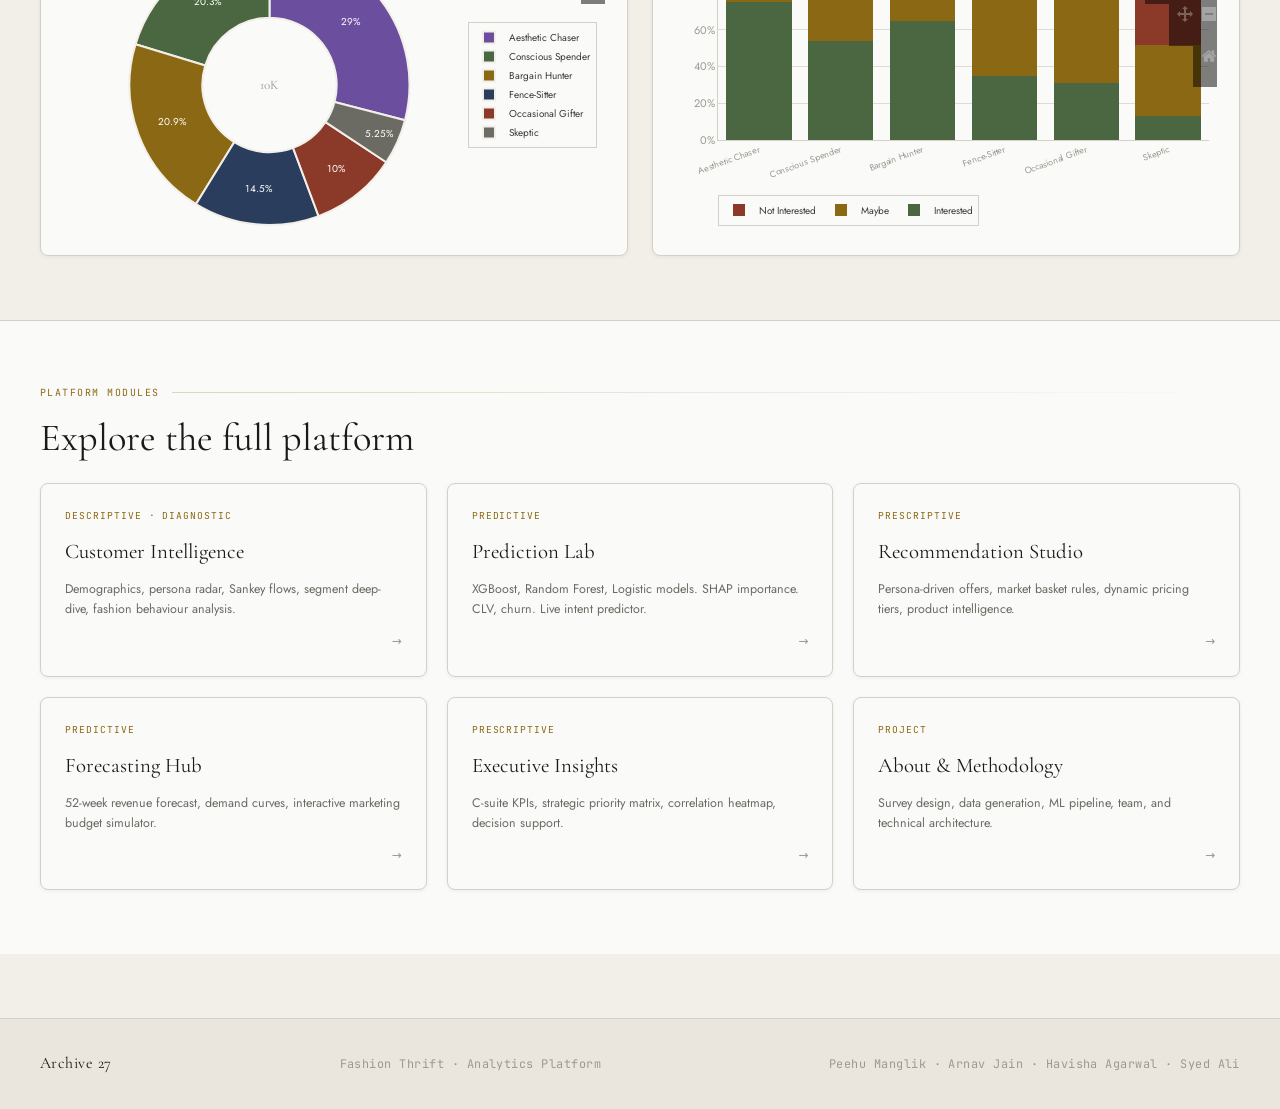
==== commit 45a1499f: "Add files via upload" ====
--- a/index.html
+++ b/index.html
@@ -1,208 +1,167 @@
 <!DOCTYPE html>
 <html lang="en">
 <head>
-<meta charset="UTF-8"/>
-<meta name="viewport" content="width=device-width, initial-scale=1.0"/>
-<title>Archive 27 — Thrift Fashion Analytics Platform</title>
+<meta charset="UTF-8"/><meta name="viewport" content="width=device-width,initial-scale=1"/>
+<title>Archive 27 — Analytics Platform</title>
 <link rel="stylesheet" href="css/main.css"/>
-<script src="https://cdn.plot.ly/plotly-2.32.0.min.js"></script>
 <style>
-.hero{min-height:calc(100vh - var(--nav-height));display:flex;align-items:center;position:relative;overflow:hidden;padding:5rem 0 4rem}
-.hero-bg{position:absolute;inset:0;pointer-events:none;background:radial-gradient(ellipse 60% 50% at 70% 40%,rgba(0,200,150,.07) 0%,transparent 60%),radial-gradient(ellipse 40% 60% at 20% 80%,rgba(74,158,255,.04) 0%,transparent 50%)}
-.hero-grid{position:absolute;inset:0;pointer-events:none;opacity:.4;background-image:linear-gradient(var(--border) 1px,transparent 1px),linear-gradient(90deg,var(--border) 1px,transparent 1px);background-size:80px 80px;mask-image:radial-gradient(ellipse at 60% 40%,black 20%,transparent 70%)}
-.hero-content{position:relative;max-width:720px}
-.hero-eyebrow{display:inline-flex;align-items:center;gap:.75rem;background:var(--emerald-dim);border:1px solid var(--emerald-mid);border-radius:99px;padding:.35rem 1rem .35rem .5rem;margin-bottom:1.75rem}
-.hero-eyebrow-dot{width:6px;height:6px;border-radius:50%;background:var(--emerald);animation:pulse-glow 2s infinite}
-.hero-eyebrow span{font-size:.72rem;font-family:var(--font-mono);letter-spacing:.08em;text-transform:uppercase;color:var(--emerald)}
-.hero h1{margin-bottom:1.25rem}
-.hero h1 em{font-style:italic;color:var(--emerald)}
-.hero-desc{font-size:1.05rem;color:var(--text-2);max-width:560px;margin-bottom:2rem;line-height:1.8}
-.hero-actions{display:flex;gap:1rem;flex-wrap:wrap;margin-bottom:3rem}
-.hero-stats{display:flex;gap:2.5rem;flex-wrap:wrap;padding-top:1.5rem;border-top:1px solid var(--border)}
-.hero-stat-val{font-family:var(--font-display);font-size:1.9rem;color:var(--text);line-height:1}
-.hero-stat-lbl{font-size:.72rem;font-family:var(--font-mono);letter-spacing:.08em;text-transform:uppercase;color:var(--text-3);margin-top:.3rem}
-.floating-badge{position:absolute;right:2rem;top:30%;background:var(--surface-2);border:1px solid var(--border);border-radius:var(--radius-lg);padding:1rem 1.25rem;display:none;min-width:180px;box-shadow:var(--shadow-lg)}
-@media(min-width:1100px){.floating-badge{display:block}}
-.fb-row{display:flex;align-items:center;justify-content:space-between;padding:.35rem 0;border-bottom:1px solid var(--border);font-size:.78rem}
-.fb-row:last-child{border-bottom:none}
-.fb-lbl{color:var(--text-3)}
-.fb-val{color:var(--emerald);font-family:var(--font-mono);font-weight:500}
-.tier-grid{display:grid;grid-template-columns:repeat(4,1fr);gap:1px;background:var(--border);border:1px solid var(--border);border-radius:var(--radius-lg);overflow:hidden;margin-top:2rem}
-.tier-cell{background:var(--surface);padding:1.5rem;transition:var(--transition)}
-.tier-cell:hover{background:var(--surface-2)}
-.tier-num{font-family:var(--font-mono);font-size:.65rem;color:var(--text-4);margin-bottom:.5rem}
-.tier-name{font-weight:700;font-size:.88rem;margin-bottom:.4rem}
-.tier-desc{font-size:.76rem;color:var(--text-3);line-height:1.6}
-.tier-status{margin-top:.75rem}
-@media(max-width:800px){.tier-grid{grid-template-columns:1fr 1fr}}
-.mini-chart-row{display:grid;grid-template-columns:1fr 1fr;gap:1.5rem;margin-top:1.5rem}
-@media(max-width:700px){.mini-chart-row{grid-template-columns:1fr}}
+/* ── Hero ── */
+.hero{min-height:calc(100vh - var(--nav-h));display:grid;grid-template-columns:1fr 1fr;align-items:stretch;background:var(--cream)}
+.hero-left{display:flex;flex-direction:column;justify-content:center;padding:5rem 4rem 5rem 0;border-right:1px solid var(--border)}
+.hero-eyebrow{font-family:var(--font-mono);font-size:.62rem;letter-spacing:.18em;text-transform:uppercase;color:var(--ink-4);margin-bottom:1.5rem}
+.hero h1{font-size:clamp(3.5rem,5.5vw,5.5rem);line-height:1.0;margin-bottom:1.5rem;font-weight:300}
+.hero h1 em{font-style:italic;color:var(--gold)}
+.hero-sub{font-size:.92rem;color:var(--ink-3);max-width:420px;margin-bottom:3rem;line-height:1.8}
+.hero-cta{display:flex;align-items:center;gap:.75rem;font-family:var(--font-mono);font-size:.7rem;letter-spacing:.12em;text-transform:uppercase;color:var(--ink);text-decoration:none;padding-bottom:.5rem;border-bottom:1px solid var(--ink);width:fit-content;transition:var(--t)}
+.hero-cta:hover{color:var(--gold);border-color:var(--gold)}
+.hero-stats{display:flex;gap:3rem;margin-top:4rem;padding-top:2rem;border-top:1px solid var(--border)}
+.hero-stat-n{font-family:var(--font-serif);font-size:2.4rem;color:var(--ink);line-height:1}
+.hero-stat-l{font-family:var(--font-mono);font-size:.6rem;letter-spacing:.1em;text-transform:uppercase;color:var(--ink-4);margin-top:.3rem}
+.hero-right{position:relative;overflow:hidden;background:var(--cream-2)}
+.hero-right-inner{position:absolute;inset:0;display:flex;flex-direction:column;justify-content:flex-end;padding:3rem}
+.hero-right-pattern{position:absolute;inset:0;opacity:.06;background-image:repeating-linear-gradient(0deg,var(--ink) 0,var(--ink) 1px,transparent 1px,transparent 60px),repeating-linear-gradient(90deg,var(--ink) 0,var(--ink) 1px,transparent 1px,transparent 60px)}
+.hero-right-text{font-family:var(--font-serif);font-size:clamp(5rem,12vw,11rem);line-height:.85;color:var(--ink);opacity:.07;font-weight:300;letter-spacing:-.02em;user-select:none;position:absolute;bottom:-1rem;right:-1rem}
+.hero-kpi-float{background:var(--white);border:1px solid var(--border);border-radius:var(--r-lg);padding:1.5rem;box-shadow:var(--shadow-lg);position:relative;z-index:1;max-width:280px}
+.hkpi-row{display:flex;justify-content:space-between;align-items:center;padding:.5rem 0;border-bottom:1px solid var(--border);font-size:.78rem}
+.hkpi-row:last-child{border-bottom:none}
+.hkpi-label{color:var(--ink-3);font-family:var(--font-mono);font-size:.66rem;letter-spacing:.05em}
+.hkpi-val{color:var(--gold);font-family:var(--font-mono);font-weight:500}
+/* Tier row */
+.tier-row{display:grid;grid-template-columns:repeat(4,1fr);border-top:1px solid var(--border);border-bottom:1px solid var(--border);background:var(--white)}
+.tier-cell{padding:2rem 1.75rem;border-right:1px solid var(--border);transition:var(--t)}
+.tier-cell:last-child{border-right:none}
+.tier-cell:hover{background:var(--cream)}
+.tier-num{font-family:var(--font-mono);font-size:.6rem;letter-spacing:.1em;color:var(--ink-4);margin-bottom:.5rem}
+.tier-name{font-family:var(--font-serif);font-size:1.15rem;margin-bottom:.4rem}
+.tier-desc{font-size:.75rem;color:var(--ink-3);line-height:1.6}
+.tier-tag{margin-top:.75rem}
+@media(max-width:900px){.tier-row{grid-template-columns:1fr 1fr}.hero{grid-template-columns:1fr}.hero-right{display:none}.hero-left{padding:3rem 0}}
 </style>
 </head>
 <body>
 <nav class="nav" id="main-nav"></nav>
-<div class="page-wrapper">
+<div class="page">
 
-  <!-- HERO -->
-  <section class="hero">
-    <div class="hero-bg"></div>
-    <div class="hero-grid"></div>
-    <div class="container" style="position:relative;width:100%">
-      <div class="hero-content">
-        <div class="hero-eyebrow animate-fade-up">
-          <div class="hero-eyebrow-dot"></div>
-          <span>SP Jain · Data Analytics PBL · Group Project</span>
-        </div>
-        <h1 class="animate-fade-up-delay-1">India's Thrift Fashion<br/><em>Analytics Platform</em></h1>
-        <p class="hero-desc animate-fade-up-delay-2">A full-stack predictive and prescriptive analytics platform built on 10,000-respondent consumer data — uncovering purchase intent, CLV, and growth strategy for Archive 27.</p>
-        <div class="hero-actions animate-fade-up-delay-3">
-          <a href="pages/customer-intelligence.html" class="btn btn-primary">Explore Analytics →</a>
-          <a href="pages/prediction-lab.html" class="btn btn-outline">Prediction Lab</a>
-          <a href="pages/about.html" class="btn btn-ghost btn-sm">About Project</a>
-        </div>
-        <div class="hero-stats animate-fade-up-delay-4">
-          <div><div class="hero-stat-val" id="stat-respondents">0</div><div class="hero-stat-lbl">Respondents</div></div>
-          <div><div class="hero-stat-val" id="stat-features">0</div><div class="hero-stat-lbl">Features</div></div>
-          <div><div class="hero-stat-val" id="stat-personas">0</div><div class="hero-stat-lbl">Personas</div></div>
-          <div><div class="hero-stat-val" id="stat-intent">0%</div><div class="hero-stat-lbl">Purchase Intent</div></div>
-        </div>
-      </div>
-      <div class="floating-badge animate-fade-up-delay-3">
-        <div class="label mb-sm">Model Performance</div>
-        <div class="fb-row"><span class="fb-lbl">XGBoost AUC</span><span class="fb-val">0.928</span></div>
-        <div class="fb-row"><span class="fb-lbl">Random Forest</span><span class="fb-val">0.912</span></div>
-        <div class="fb-row"><span class="fb-lbl">Logistic Reg.</span><span class="fb-val">0.841</span></div>
-        <div class="fb-row"><span class="fb-lbl">Top CLV Segment</span><span class="fb-val">₹32,100</span></div>
+<!-- HERO -->
+<section class="hero">
+  <div class="hero-left container" style="max-width:none;padding-left:calc((100vw - 1300px)/2 + 2.5rem);padding-right:3rem">
+    <div class="hero-eyebrow fade-up">Archive 27 · Data Analytics Platform</div>
+    <h1 class="fade-up-1">Timeless data.<br/><em>Curated insights.</em></h1>
+    <p class="hero-sub fade-up-2">A full-stack predictive and prescriptive analytics platform built on 10,000-respondent consumer data — uncovering who buys, why, and what to do next.</p>
+    <a href="pages/customer-intelligence.html" class="hero-cta fade-up-3">
+      Explore the Platform <span>→</span>
+    </a>
+    <div class="hero-stats fade-up-4">
+      <div><div class="hero-stat-n" id="st-resp">0</div><div class="hero-stat-l">Respondents</div></div>
+      <div><div class="hero-stat-n" id="st-feat">0</div><div class="hero-stat-l">Features</div></div>
+      <div><div class="hero-stat-n" id="st-pers">0</div><div class="hero-stat-l">Personas</div></div>
+      <div><div class="hero-stat-n" id="st-int">0<span style="font-size:1.6rem">%</span></div><div class="hero-stat-l">Intent Rate</div></div>
+    </div>
+  </div>
+  <div class="hero-right">
+    <div class="hero-right-pattern"></div>
+    <div class="hero-right-text">A27</div>
+    <div class="hero-right-inner">
+      <div class="hero-kpi-float">
+        <div class="label label-gold mb-sm">Model Performance</div>
+        <div class="hkpi-row"><span class="hkpi-label">XGBoost AUC</span><span class="hkpi-val">0.681</span></div>
+        <div class="hkpi-row"><span class="hkpi-label">Random Forest</span><span class="hkpi-val">0.696</span></div>
+        <div class="hkpi-row"><span class="hkpi-label">Logistic Reg.</span><span class="hkpi-val">0.700</span></div>
+        <div class="hkpi-row"><span class="hkpi-label">Top CLV</span><span class="hkpi-val">₹32,100</span></div>
+        <div class="hkpi-row"><span class="hkpi-label">Mystery Box WTP</span><span class="hkpi-val">90.7%</span></div>
       </div>
     </div>
-  </section>
+  </div>
+</section>
 
-  <!-- ANALYTICS TIERS -->
-  <section class="section-sm" style="border-top:1px solid var(--border);border-bottom:1px solid var(--border);background:var(--bg-2)">
-    <div class="container">
-      <div class="section-label">Analytics Maturity</div>
-      <div class="tier-grid">
-        <div class="tier-cell"><div class="tier-num">01 / COMPLETE</div><div class="tier-name text-accent">Descriptive</div><div class="tier-desc">Who are our customers? Demographics, distribution, behaviour profiling.</div><div class="tier-status"><span class="tag tag-green">✓ Deployed</span></div></div>
-        <div class="tier-cell"><div class="tier-num">02 / COMPLETE</div><div class="tier-name text-amber">Diagnostic</div><div class="tier-desc">Why do customers buy? Correlation analysis, cross-tabs, persona segmentation.</div><div class="tier-status"><span class="tag tag-green">✓ Deployed</span></div></div>
-        <div class="tier-cell"><div class="tier-num">03 / COMPLETE</div><div class="tier-name" style="color:var(--sapphire)">Predictive</div><div class="tier-desc">What will customers do? ML models, CLV scoring, churn risk, forecasting.</div><div class="tier-status"><span class="tag tag-blue">✓ Deployed</span></div></div>
-        <div class="tier-cell"><div class="tier-num">04 / COMPLETE</div><div class="tier-name" style="color:var(--violet)">Prescriptive</div><div class="tier-desc">What should we do? Recommendations, dynamic pricing, marketing allocation.</div><div class="tier-status"><span class="tag tag-violet">✓ Deployed</span></div></div>
-      </div>
-    </div>
-  </section>
-
-  <!-- DATA SNAPSHOT -->
-  <section class="section">
-    <div class="container">
-      <div class="section-label">Data Snapshot</div>
-      <div class="flex-between mb-lg" style="flex-wrap:wrap;gap:1rem">
-        <h2>10,000 Respondents.<br/>6 Personas. One Brand.</h2>
-        <a href="pages/customer-intelligence.html" class="btn btn-outline btn-sm">Full Customer Intel →</a>
-      </div>
-      <div class="grid-4 mb-lg" id="kpi-row"></div>
-      <div class="mini-chart-row">
-        <div class="chart-wrap"><div class="chart-header"><div><div class="chart-title">Persona Distribution</div><div class="chart-sub">6 customer archetypes across 10K respondents</div></div></div><div id="chart-persona" style="height:300px"></div></div>
-        <div class="chart-wrap"><div class="chart-header"><div><div class="chart-title">Purchase Intent by Persona</div><div class="chart-sub">Interested vs Maybe vs Not Interested</div></div></div><div id="chart-intent" style="height:300px"></div></div>
-      </div>
-    </div>
-  </section>
-
-  <!-- PLATFORM MODULES -->
-  <section class="section-sm" style="background:var(--bg-2);border-top:1px solid var(--border)">
-    <div class="container">
-      <div class="section-label">Platform Modules</div>
-      <h2 class="mb-lg">Explore the Full Platform</h2>
-      <div class="nav-cards">
-        <a href="pages/customer-intelligence.html" class="nav-card">
-          <div class="nav-card-icon" style="background:var(--violet-dim);color:var(--violet)">◉</div>
-          <div><div class="nav-card-title">Customer Intelligence</div><div class="nav-card-desc">Deep demographic profiling, persona radar charts, cluster analysis, Sankey flows, and behavioural segmentation.</div></div>
-          <div class="nav-card-arrow">→</div>
-        </a>
-        <a href="pages/prediction-lab.html" class="nav-card">
-          <div class="nav-card-icon" style="background:var(--sapphire-dim);color:var(--sapphire)">⟁</div>
-          <div><div class="nav-card-title">Prediction Lab</div><div class="nav-card-desc">Purchase intent ML (XGBoost/RF/LR), CLV scoring, churn risk, SHAP feature importance, interactive predictor.</div></div>
-          <div class="nav-card-arrow">→</div>
-        </a>
-        <a href="pages/recommendation-studio.html" class="nav-card">
-          <div class="nav-card-icon" style="background:var(--emerald-dim);color:var(--emerald)">◈</div>
-          <div><div class="nav-card-title">Recommendation Studio</div><div class="nav-card-desc">Live persona recommendation engine, market basket associations, dynamic pricing tiers, product intelligence.</div></div>
-          <div class="nav-card-arrow">→</div>
-        </a>
-        <a href="pages/forecasting-hub.html" class="nav-card">
-          <div class="nav-card-icon" style="background:var(--amber-dim);color:var(--amber)">◎</div>
-          <div><div class="nav-card-title">Forecasting Hub</div><div class="nav-card-desc">Revenue forecast (ARIMA/Prophet), demand curves, interactive marketing budget simulator with live updates.</div></div>
-          <div class="nav-card-arrow">→</div>
-        </a>
-        <a href="pages/executive-insights.html" class="nav-card">
-          <div class="nav-card-icon" style="background:var(--coral-dim);color:var(--coral)">◇</div>
-          <div><div class="nav-card-title">Executive Insights</div><div class="nav-card-desc">C-suite KPI dashboard, strategic priority matrix, decision support, business recommendations, correlation heatmap.</div></div>
-          <div class="nav-card-arrow">→</div>
-        </a>
-        <a href="pages/about.html" class="nav-card">
-          <div class="nav-card-icon" style="background:var(--bg-3);color:var(--text-3)">○</div>
-          <div><div class="nav-card-title">About & Methodology</div><div class="nav-card-desc">Survey design, data generation methodology, ML pipeline, tech architecture, and team information.</div></div>
-          <div class="nav-card-arrow">→</div>
-        </a>
-      </div>
-    </div>
-  </section>
-
-  <footer class="footer"><div class="container"><div class="footer-inner">
-    <div><span class="footer-brand">Archive 27</span> · Thrift Fashion Analytics</div>
-    <div>SP Jain School of Global Management · Data Analytics PBL</div>
-  </div></div></footer>
+<!-- TIER ROW -->
+<div class="tier-row">
+  <div class="tier-cell"><div class="tier-num">01 / Complete</div><div class="tier-name text-gold">Descriptive</div><div class="tier-desc">Who are our customers? Demographics, profiling, distribution.</div><div class="tier-tag"><span class="tag tag-sage">✓ Live</span></div></div>
+  <div class="tier-cell"><div class="tier-num">02 / Complete</div><div class="tier-name" style="color:var(--navy)">Diagnostic</div><div class="tier-desc">Why do they buy? Correlations, cross-tabs, persona drivers.</div><div class="tier-tag"><span class="tag tag-navy">✓ Live</span></div></div>
+  <div class="tier-cell"><div class="tier-num">03 / Complete</div><div class="tier-name" style="color:var(--sage)">Predictive</div><div class="tier-desc">What will they do? ML models, CLV, churn, forecasting.</div><div class="tier-tag"><span class="tag tag-sage">✓ Live</span></div></div>
+  <div class="tier-cell"><div class="tier-num">04 / Complete</div><div class="tier-name" style="color:var(--rust)">Prescriptive</div><div class="tier-desc">What should we do? Recommendations, pricing, allocation.</div><div class="tier-tag"><span class="tag tag-rust">✓ Live</span></div></div>
 </div>
 
+<!-- DATA SNAPSHOT -->
+<section style="padding:4rem 0;background:var(--cream)">
+  <div class="container">
+    <div class="section-label">Data Snapshot</div>
+    <div class="flex-between mb-lg" style="flex-wrap:wrap;gap:1rem">
+      <h2>10,000 respondents.<br/>6 personas. One brand.</h2>
+      <a href="pages/customer-intelligence.html" class="btn btn-outline btn-sm">Full Intelligence →</a>
+    </div>
+    <div class="grid-4 mb-lg" id="kpi-row"></div>
+    <div class="grid-2">
+      <div class="chart-wrap"><div class="chart-title">Persona Distribution</div><div class="chart-sub">6 distinct customer archetypes identified from 10K survey</div><div id="ch-persona" style="height:300px"></div></div>
+      <div class="chart-wrap"><div class="chart-title">Purchase Intent by Persona</div><div class="chart-sub">Interested · Maybe · Not Interested breakdown</div><div id="ch-intent" style="height:300px"></div></div>
+    </div>
+  </div>
+</section>
+
+<!-- PLATFORM MODULES -->
+<section style="padding:4rem 0;background:var(--white);border-top:1px solid var(--border)">
+  <div class="container">
+    <div class="section-label">Platform Modules</div>
+    <h2 class="mb-lg">Explore the full platform</h2>
+    <div class="nav-cards">
+      <a href="pages/customer-intelligence.html" class="nav-card"><div class="nav-card-label">Descriptive · Diagnostic</div><div class="nav-card-title">Customer Intelligence</div><div class="nav-card-desc">Demographics, persona radar, Sankey flows, segment deep-dive, fashion behaviour analysis.</div><div class="nav-card-arrow">→</div></a>
+      <a href="pages/prediction-lab.html" class="nav-card"><div class="nav-card-label">Predictive</div><div class="nav-card-title">Prediction Lab</div><div class="nav-card-desc">XGBoost, Random Forest, Logistic models. SHAP importance. CLV, churn. Live intent predictor.</div><div class="nav-card-arrow">→</div></a>
+      <a href="pages/recommendation-studio.html" class="nav-card"><div class="nav-card-label">Prescriptive</div><div class="nav-card-title">Recommendation Studio</div><div class="nav-card-desc">Persona-driven offers, market basket rules, dynamic pricing tiers, product intelligence.</div><div class="nav-card-arrow">→</div></a>
+      <a href="pages/forecasting-hub.html" class="nav-card"><div class="nav-card-label">Predictive</div><div class="nav-card-title">Forecasting Hub</div><div class="nav-card-desc">52-week revenue forecast, demand curves, interactive marketing budget simulator.</div><div class="nav-card-arrow">→</div></a>
+      <a href="pages/executive-insights.html" class="nav-card"><div class="nav-card-label">Prescriptive</div><div class="nav-card-title">Executive Insights</div><div class="nav-card-desc">C-suite KPIs, strategic priority matrix, correlation heatmap, decision support.</div><div class="nav-card-arrow">→</div></a>
+      <a href="pages/about.html" class="nav-card"><div class="nav-card-label">Project</div><div class="nav-card-title">About & Methodology</div><div class="nav-card-desc">Survey design, data generation, ML pipeline, team, and technical architecture.</div><div class="nav-card-arrow">→</div></a>
+    </div>
+  </div>
+</section>
+
+<footer class="footer"><div class="container"><div class="footer-inner">
+  <span class="footer-brand">Archive 27</span>
+  <span>Fashion Thrift · Analytics Platform</span>
+  <span>Peehu Manglik · Arnav Jain · Havisha Agarwal · Syed Ali</span>
+</div></div></footer>
+</div>
+
+<script src="https://cdn.plot.ly/plotly-2.32.0.min.js"></script>
 <script src="js/utils.js"></script>
 <script src="js/data.js"></script>
 <script>
-const D = window.A27_DATA;
-const { animateCounter, buildNav, safePlot, PERSONA_COLORS, PERSONA_ORDER } = window.A27;
+const D=window.A27_DATA, A=window.A27;
+A.buildNav('home',true);
 
-buildNav('home', true);
+// Counters
+setTimeout(()=>{
+  A.counter(document.getElementById('st-resp'),10000,1600);
+  A.counter(document.getElementById('st-feat'),56,1200);
+  A.counter(document.getElementById('st-pers'),6,800);
+  A.counter(document.getElementById('st-int'),Math.round(D.overview.likely_buyers/D.overview.total*100),1200,'','%');
+},200);
 
-// ── Counters — run after DOM is ready, no setTimeout dependency on data ──
-window.addEventListener('DOMContentLoaded', function() {
-  animateCounter(document.getElementById('stat-respondents'), 10000, 1600);
-  animateCounter(document.getElementById('stat-features'), 56, 1200);
-  animateCounter(document.getElementById('stat-personas'), 6, 800);
-  const pct = Math.round(D.overview.likely_buyers / D.overview.total_respondents * 100);
-  const el = document.getElementById('stat-intent');
-  if (el) animateCounter(el, pct, 1200, '', '%');
-});
+// KPIs
+document.getElementById('kpi-row').innerHTML=[
+  {l:'Likely Buyers',v:D.overview.likely_buyers.toLocaleString('en-IN'),d:'55.2% of base',c:'pos'},
+  {l:'Nurture Pipeline',v:D.overview.maybe.toLocaleString('en-IN'),d:'35% convertible',c:'neu'},
+  {l:'Median Spend/mo',v:'₹1,750',d:'Mid-premium range',c:'pos'},
+  {l:'Top CLV Segment',v:'₹32,100',d:'Conscious Spender',c:'pos'},
+].map(k=>`<div class="kpi"><div class="kpi-label">${k.l}</div><div class="kpi-value ${k.c==='pos'?'accent':''}">${k.v}</div><div class="kpi-delta ${k.c}">${k.d}</div></div>`).join('');
 
-// ── KPI row ──
-document.getElementById('kpi-row').innerHTML = [
-  { label:'Likely Buyers',    value: D.overview.likely_buyers.toLocaleString('en-IN'), delta:'55.2% of base', cls:'pos' },
-  { label:'Nurture Pipeline', value: D.overview.maybe_pipeline.toLocaleString('en-IN'), delta:'35% convertible', cls:'neu' },
-  { label:'Median Spend/mo',  value:'₹1,750', delta:'Mid-premium range', cls:'pos' },
-  { label:'Top CLV Segment',  value:'₹32,100', delta:'Conscious Spender · 12m', cls:'pos' },
-].map(k=>`<div class="kpi-card"><div class="kpi-label">${k.label}</div><div class="kpi-value ${k.cls==='pos'?'accent':''}">${k.value}</div><div class="kpi-delta ${k.cls}">${k.delta}</div></div>`).join('');
+// Charts — run after Plotly loads
+window.addEventListener('load',()=>{
+  A.plot('ch-persona',[{
+    type:'pie',hole:.48,labels:A.PO,values:A.PO.map(p=>D.overview.personas[p]||0),
+    marker:{colors:A.PO.map(p=>A.PC[p]),line:{color:'#F2EFE9',width:2}},
+    textinfo:'percent',textfont:{size:10},sort:false,
+    hovertemplate:'<b>%{label}</b><br>%{value:,}<br>%{percent}<extra></extra>',
+  }],{margin:{t:10,b:10,l:10,r:10},showlegend:true,
+    legend:{orientation:'v',font:{size:10},x:1,y:.5,xanchor:'left',bgcolor:'rgba(0,0,0,0)'},
+    annotations:[{text:'10K',x:.5,y:.5,showarrow:false,font:{size:13,color:'#9A9A90',family:'Cormorant Garamond'}}]});
 
-// ── Persona donut ──
-safePlot('chart-persona',[{
-  type:'pie', hole:.5, labels:PERSONA_ORDER,
-  values:PERSONA_ORDER.map(p=>D.overview.personas[p]||0),
-  marker:{colors:PERSONA_ORDER.map(p=>PERSONA_COLORS[p]),line:{color:'rgba(0,0,0,0)',width:0}},
-  textinfo:'percent', textfont:{size:10},
-  hovertemplate:'<b>%{label}</b><br>%{value:,}<br>%{percent}<extra></extra>', sort:false,
-}],{
-  margin:{t:10,b:10,l:10,r:10}, showlegend:true,
-  legend:{orientation:'v',font:{size:10},x:1,y:.5,xanchor:'left',bgcolor:'rgba(0,0,0,0)',borderwidth:0},
-  annotations:[{text:'10K',x:.5,y:.5,showarrow:false,font:{size:12,color:'#6E7370'}}],
-});
-
-// ── Intent stacked bar ──
-const intents=[{k:'Interested',c:'#00C896'},{k:'Maybe',c:'#F0A500'},{k:'Not Interested',c:'#FF5F57'}];
-safePlot('chart-intent', intents.map(it=>({
-  type:'bar', name:it.k, x:PERSONA_ORDER,
-  y:PERSONA_ORDER.map(p=>Math.round((D.correlations.intent_by_persona[p]?.[it.k]||0)*100)),
-  marker:{color:it.c}, hovertemplate:`${it.k} · %{x}: %{y}%<extra></extra>`,
-})),{
-  barmode:'stack',
-  xaxis:{tickangle:-20,tickfont:{size:9}},
-  yaxis:{title:{text:'%'},ticksuffix:'%'},
-  legend:{orientation:'h',y:-0.28,font:{size:10}},
-  margin:{t:10,b:90,l:45,r:10},
+  A.plot('ch-intent',[
+    {k:'Interested',c:'#4A6741'},{k:'Maybe',c:'#8B6914'},{k:'Not Interested',c:'#8B3A2A'}
+  ].map(it=>({type:'bar',name:it.k,x:A.PO,
+    y:A.PO.map(p=>Math.round((D.segments[p]?.intent[it.k]||0)*100)),
+    marker:{color:it.c},hovertemplate:it.k+' · %{x}: %{y}%<extra></extra>'})),
+  {barmode:'stack',xaxis:{tickangle:-20,tickfont:{size:9}},yaxis:{ticksuffix:'%'},
+    legend:{orientation:'h',y:-0.28,font:{size:10}},margin:{t:10,b:90,l:45,r:10}});
 });
 </script>
 </body>
--- a/css/main.css
+++ b/css/main.css
@@ -1,223 +1,203 @@
-/* ============================================================
-   ARCHIVE 27 — ANALYTICS PLATFORM  |  Dark Editorial Theme
-   ============================================================ */
-@import url('https://fonts.googleapis.com/css2?family=DM+Serif+Display:ital@0;1&family=DM+Sans:ital,opsz,wght@0,9..40,300;0,9..40,400;0,9..40,500;0,9..40,600;0,9..40,700;1,9..40,300&family=JetBrains+Mono:wght@400;500&display=swap');
+@import url('https://fonts.googleapis.com/css2?family=Cormorant+Garamond:ital,wght@0,300;0,400;0,500;0,600;1,300;1,400&family=Jost:wght@300;400;500;600&family=JetBrains+Mono:wght@400;500&display=swap');
 
 :root {
-  --bg:          #0D0F0E;
-  --bg-2:        #131614;
-  --bg-3:        #1A1D1B;
-  --bg-4:        #212420;
-  --surface:     #1E211F;
-  --surface-2:   #252825;
-  --border:      #2A2D2B;
-  --border-2:    #323530;
-  --emerald:     #00C896;
-  --emerald-dim: rgba(0,200,150,.13);
-  --emerald-mid: rgba(0,200,150,.28);
-  --amber:       #F0A500;
-  --amber-dim:   rgba(240,165,0,.13);
-  --coral:       #FF5F57;
-  --coral-dim:   rgba(255,95,87,.13);
-  --sapphire:    #4A9EFF;
-  --sapphire-dim:rgba(74,158,255,.13);
-  --violet:      #A78BFA;
-  --violet-dim:  rgba(167,139,250,.13);
-  --text:        #E8EAE8;
-  --text-2:      #B0B5B2;
-  --text-3:      #6E7370;
-  --text-4:      #3D4240;
-  --font-display:'DM Serif Display', Georgia, serif;
-  --font-body:   'DM Sans', system-ui, sans-serif;
-  --font-mono:   'JetBrains Mono', monospace;
-  --nav-height:  64px;
-  --radius:      8px;
-  --radius-lg:   14px;
-  --shadow-sm:   0 1px 3px rgba(0,0,0,.4);
-  --shadow-md:   0 4px 16px rgba(0,0,0,.5);
-  --shadow-lg:   0 12px 40px rgba(0,0,0,.6);
-  --glow:        0 0 24px rgba(0,200,150,.12);
-  --transition:  all .2s cubic-bezier(.4,0,.2,1);
+  --cream:    #F2EFE9;
+  --cream-2:  #EAE6DE;
+  --cream-3:  #E0DBD0;
+  --white:    #FAFAF8;
+  --ink:      #1A1A18;
+  --ink-2:    #3A3A36;
+  --ink-3:    #6B6B64;
+  --ink-4:    #9A9A90;
+  --border:   #D5D0C5;
+  --border-2: #C5BFB0;
+  --gold:     #8B6914;
+  --gold-dim: rgba(139,105,20,.10);
+  --gold-mid: rgba(139,105,20,.25);
+  --sage:     #4A6741;
+  --sage-dim: rgba(74,103,65,.10);
+  --rust:     #8B3A2A;
+  --rust-dim: rgba(139,58,42,.10);
+  --navy:     #2A3D5C;
+  --navy-dim: rgba(42,61,92,.10);
+  --font-serif: 'Cormorant Garamond', Georgia, serif;
+  --font-sans:  'Jost', system-ui, sans-serif;
+  --font-mono:  'JetBrains Mono', monospace;
+  --nav-h: 72px;
+  --r: 4px; --r-lg: 8px; --r-xl: 12px;
+  --shadow: 0 1px 4px rgba(0,0,0,.06);
+  --shadow-md: 0 4px 20px rgba(0,0,0,.08);
+  --shadow-lg: 0 12px 40px rgba(0,0,0,.12);
+  --t: all .2s ease;
 }
 
 *,*::before,*::after{box-sizing:border-box;margin:0;padding:0}
 html{font-size:16px;scroll-behavior:smooth}
-body{font-family:var(--font-body);background:var(--bg);color:var(--text);line-height:1.6;min-height:100vh;-webkit-font-smoothing:antialiased}
+body{font-family:var(--font-sans);background:var(--cream);color:var(--ink);-webkit-font-smoothing:antialiased;line-height:1.6}
 img,svg{display:block;max-width:100%}
 a{color:inherit;text-decoration:none}
 button{cursor:pointer;border:none;background:none;font-family:inherit}
-::-webkit-scrollbar{width:6px;height:6px}
-::-webkit-scrollbar-track{background:var(--bg-2)}
-::-webkit-scrollbar-thumb{background:var(--border-2);border-radius:3px}
-
-h1,h2,h3,h4{font-family:var(--font-display);font-weight:400;line-height:1.15;letter-spacing:-.01em}
-h1{font-size:clamp(2.4rem,5vw,4rem)}
-h2{font-size:clamp(1.8rem,3vw,2.6rem)}
+::-webkit-scrollbar{width:5px;height:5px}
+::-webkit-scrollbar-track{background:var(--cream-2)}
+::-webkit-scrollbar-thumb{background:var(--border-2);border-radius:2px}
+
+/* ── Typography ── */
+h1,h2,h3,h4{font-family:var(--font-serif);font-weight:400;line-height:1.1;color:var(--ink)}
+h1{font-size:clamp(3rem,6vw,5.5rem)}
+h2{font-size:clamp(1.8rem,3vw,2.8rem)}
 h3{font-size:clamp(1.2rem,2vw,1.6rem)}
-p{color:var(--text-2);font-size:.95rem;line-height:1.75}
-.mono{font-family:var(--font-mono)}
-.label{font-family:var(--font-mono);font-size:.68rem;font-weight:500;letter-spacing:.12em;text-transform:uppercase;color:var(--text-3)}
-.tag{display:inline-flex;align-items:center;gap:.35rem;padding:.25rem .7rem;border-radius:99px;font-family:var(--font-mono);font-size:.65rem;font-weight:500;letter-spacing:.08em;text-transform:uppercase}
-.tag-green{background:var(--emerald-dim);color:var(--emerald);border:1px solid var(--emerald-mid)}
-.tag-amber{background:var(--amber-dim);color:var(--amber);border:1px solid rgba(240,165,0,.28)}
-.tag-coral{background:var(--coral-dim);color:var(--coral);border:1px solid rgba(255,95,87,.28)}
-.tag-blue{background:var(--sapphire-dim);color:var(--sapphire);border:1px solid rgba(74,158,255,.28)}
-.tag-violet{background:var(--violet-dim);color:var(--violet);border:1px solid rgba(167,139,250,.28)}
+p{color:var(--ink-2);font-size:.92rem;line-height:1.75}
+.serif{font-family:var(--font-serif)}
+.mono{font-family:var(--font-mono);font-size:.8rem}
+.label{font-family:var(--font-mono);font-size:.62rem;font-weight:500;letter-spacing:.14em;text-transform:uppercase;color:var(--ink-4)}
+.label-gold{color:var(--gold)}
 
 /* ── Nav ── */
-.nav{position:fixed;top:0;left:0;right:0;z-index:1000;height:var(--nav-height);display:flex;align-items:center;justify-content:space-between;padding:0 2rem;background:rgba(13,15,14,.9);backdrop-filter:blur(20px);border-bottom:1px solid var(--border);transition:var(--transition)}
-.nav-logo{display:flex;align-items:center;gap:.7rem;font-family:var(--font-display);font-size:1.2rem;color:var(--text);text-decoration:none;flex-shrink:0}
-.nav-logo-img{height:34px;width:auto;object-fit:contain}
-.nav-logo-mark{width:32px;height:32px;background:var(--emerald);border-radius:6px;display:flex;align-items:center;justify-content:center;font-family:var(--font-mono);font-size:.7rem;font-weight:500;color:var(--bg);flex-shrink:0}
-.nav-links{display:flex;align-items:center;gap:.25rem;list-style:none}
-.nav-links a{display:flex;align-items:center;gap:.4rem;padding:.45rem .85rem;border-radius:var(--radius);font-size:.82rem;font-weight:500;color:var(--text-3);transition:var(--transition)}
-.nav-links a:hover{color:var(--text);background:var(--surface)}
-.nav-links a.active{color:var(--emerald);background:var(--emerald-dim)}
-
-/* Dropdown */
-.nav-dropdown-wrap{position:relative}
-.nav-dropdown-wrap:hover .nav-dropdown,.nav-dropdown-wrap:focus-within .nav-dropdown{opacity:1;pointer-events:all;transform:translateY(0)}
-.nav-dropdown-btn{display:flex;align-items:center;gap:.35rem;padding:.45rem .85rem;border-radius:var(--radius);font-size:.82rem;font-weight:500;color:var(--text-3);cursor:pointer;background:none;border:none;font-family:inherit;transition:var(--transition)}
-.nav-dropdown-btn:hover{color:var(--text);background:var(--surface)}
-.nav-dropdown-btn .chevron{font-size:.6rem;transition:transform .2s}
-.nav-dropdown-wrap:hover .chevron{transform:rotate(180deg)}
-.nav-dropdown{position:absolute;top:calc(100% + 8px);left:0;z-index:200;background:var(--bg-2);border:1px solid var(--border);border-radius:var(--radius-lg);padding:.4rem;box-shadow:var(--shadow-lg);min-width:230px;opacity:0;pointer-events:none;transform:translateY(-6px);transition:var(--transition)}
-.nav-dropdown a{display:flex;align-items:center;gap:.7rem;padding:.6rem .9rem;border-radius:var(--radius);font-size:.83rem;font-weight:500;color:var(--text-2);transition:var(--transition)}
-.nav-dropdown a:hover{background:var(--surface);color:var(--text)}
-.nav-dropdown a.active{color:var(--emerald)}
-.nav-dropdown .nd-icon{font-size:.9rem;width:20px;text-align:center;flex-shrink:0}
+.nav{position:fixed;top:0;left:0;right:0;z-index:100;height:var(--nav-h);display:grid;grid-template-columns:1fr auto 1fr;align-items:center;padding:0 3rem;background:rgba(242,239,233,.92);backdrop-filter:blur(16px);border-bottom:1px solid var(--border)}
+.nav-left,.nav-right{display:flex;align-items:center;gap:.25rem}
+.nav-right{justify-content:flex-end}
+.nav-logo{display:flex;flex-direction:column;align-items:center;gap:.2rem;text-decoration:none}
+.nav-logo-img{height:44px;width:auto}
+.nav-link{font-family:var(--font-sans);font-size:.72rem;font-weight:500;letter-spacing:.1em;text-transform:uppercase;color:var(--ink-3);padding:.5rem .8rem;border-radius:var(--r);transition:var(--t);white-space:nowrap}
+.nav-link:hover{color:var(--ink);background:var(--cream-2)}
+.nav-link.active{color:var(--gold);border-bottom:1px solid var(--gold)}
 .nav-hamburger{display:none;flex-direction:column;gap:5px;padding:.5rem}
-.nav-hamburger span{display:block;width:22px;height:2px;background:var(--text-2);border-radius:2px;transition:var(--transition)}
-@media(max-width:900px){.nav-links{display:none}.nav-hamburger{display:flex}.nav.mobile-open .nav-links{display:flex;flex-direction:column;position:fixed;top:var(--nav-height);left:0;right:0;background:var(--bg-2);border-bottom:1px solid var(--border);padding:1rem;gap:.25rem}.nav-dropdown{position:static;opacity:1;pointer-events:all;transform:none;box-shadow:none;border:none;padding:0;background:transparent}.nav-dropdown a{padding-left:2rem}}
-
-/* ── Layout ── */
-.page-wrapper{padding-top:var(--nav-height);min-height:100vh}
-.container{max-width:1280px;margin:0 auto;padding:0 2rem}
-.section{padding:5rem 0}
-.section-sm{padding:3rem 0}
-.page-header{padding:3.5rem 0 2.5rem;border-bottom:1px solid var(--border);margin-bottom:3rem;position:relative;overflow:hidden}
-.page-header::before{content:'';position:absolute;top:0;right:0;width:40%;height:100%;background:radial-gradient(ellipse at 80% 50%,var(--emerald-dim) 0%,transparent 70%);pointer-events:none}
-.page-header-label{margin-bottom:.75rem}
-.page-header h1{margin-bottom:.75rem}
-.page-header p{max-width:600px;font-size:1rem}
-.page-header-meta{display:flex;flex-wrap:wrap;gap:.5rem;margin-top:1.25rem}
+.nav-hamburger span{display:block;width:22px;height:1px;background:var(--ink-2);transition:var(--t)}
+@media(max-width:960px){
+  .nav{grid-template-columns:1fr auto}
+  .nav-left,.nav-right{display:none}
+  .nav-hamburger{display:flex}
+  .nav.open .nav-left,.nav.open .nav-right{display:flex;flex-direction:column;position:fixed;top:var(--nav-h);left:0;right:0;background:var(--cream);border-bottom:1px solid var(--border);padding:1rem 2rem;gap:.25rem}
+  .nav.open .nav-right{top:calc(var(--nav-h) + 280px)}
+}
+
+/* ── Page wrapper ── */
+.page{padding-top:var(--nav-h);min-height:100vh}
+.container{max-width:1300px;margin:0 auto;padding:0 2.5rem}
+
+/* ── Page header ── */
+.page-header{padding:3rem 0 2rem;border-bottom:1px solid var(--border);margin-bottom:2.5rem}
+.page-header-eyebrow{margin-bottom:.75rem}
+.page-header h1{margin-bottom:.75rem;font-size:clamp(2rem,4vw,3rem)}
+.page-header p{max-width:580px;font-size:.9rem}
+.page-header-tags{display:flex;flex-wrap:wrap;gap:.5rem;margin-top:1rem}
+
+/* ── Tags ── */
+.tag{display:inline-flex;align-items:center;padding:.2rem .7rem;border-radius:99px;font-family:var(--font-mono);font-size:.6rem;letter-spacing:.08em;text-transform:uppercase;border:1px solid}
+.tag-gold{background:var(--gold-dim);color:var(--gold);border-color:var(--gold-mid)}
+.tag-sage{background:var(--sage-dim);color:var(--sage);border-color:rgba(74,103,65,.3)}
+.tag-rust{background:var(--rust-dim);color:var(--rust);border-color:rgba(139,58,42,.3)}
+.tag-navy{background:var(--navy-dim);color:var(--navy);border-color:rgba(42,61,92,.3)}
 
 /* ── Grid ── */
 .grid-2{display:grid;grid-template-columns:1fr 1fr;gap:1.5rem}
 .grid-3{display:grid;grid-template-columns:repeat(3,1fr);gap:1.5rem}
 .grid-4{display:grid;grid-template-columns:repeat(4,1fr);gap:1.25rem}
-.grid-auto{display:grid;grid-template-columns:repeat(auto-fit,minmax(280px,1fr));gap:1.5rem}
 @media(max-width:1024px){.grid-3{grid-template-columns:1fr 1fr}.grid-4{grid-template-columns:1fr 1fr}}
-@media(max-width:700px){.grid-2,.grid-3,.grid-4{grid-template-columns:1fr}}
+@media(max-width:680px){.grid-2,.grid-3,.grid-4{grid-template-columns:1fr}}
 
 /* ── Cards ── */
-.card{background:var(--surface);border:1px solid var(--border);border-radius:var(--radius-lg);padding:1.5rem;transition:var(--transition)}
-.card:hover{border-color:var(--border-2);box-shadow:var(--shadow-md)}
-.card-glow:hover{box-shadow:var(--shadow-md),var(--glow);border-color:var(--emerald-mid)}
-.card-header{margin-bottom:1.25rem}
-.card-title{font-family:var(--font-body);font-weight:600;font-size:.9rem;color:var(--text);margin-bottom:.25rem}
-.card-sub{font-size:.78rem;color:var(--text-3)}
-
-/* ── KPI Cards ── */
-.kpi-card{background:var(--surface);border:1px solid var(--border);border-radius:var(--radius-lg);padding:1.4rem 1.6rem;position:relative;overflow:hidden;transition:var(--transition)}
-.kpi-card::after{content:'';position:absolute;bottom:0;left:0;right:0;height:2px;background:var(--emerald);transform:scaleX(0);transform-origin:left;transition:transform .3s ease}
-.kpi-card:hover::after{transform:scaleX(1)}
-.kpi-card:hover{box-shadow:var(--glow)}
-.kpi-label{font-size:.72rem;font-family:var(--font-mono);letter-spacing:.1em;text-transform:uppercase;color:var(--text-3);margin-bottom:.6rem}
-.kpi-value{font-family:var(--font-display);font-size:2rem;color:var(--text);line-height:1;margin-bottom:.4rem}
-.kpi-value.accent{color:var(--emerald)}
-.kpi-delta{font-size:.78rem;font-family:var(--font-mono)}
-.kpi-delta.pos{color:var(--emerald)}
-.kpi-delta.neg{color:var(--coral)}
-.kpi-delta.neu{color:var(--amber)}
-
-/* ── Charts ── */
-.chart-wrap{background:var(--surface);border:1px solid var(--border);border-radius:var(--radius-lg);padding:1.25rem;overflow:hidden}
-.chart-header{display:flex;align-items:flex-start;justify-content:space-between;margin-bottom:1rem;gap:1rem}
-.chart-title{font-family:var(--font-body);font-weight:600;font-size:.88rem;color:var(--text)}
-.chart-sub{font-size:.75rem;color:var(--text-3);margin-top:.2rem}
-
-/* ── Insights ── */
-.insight{border-radius:var(--radius);padding:.9rem 1.1rem;font-size:.84rem;line-height:1.7;margin-bottom:.75rem;display:flex;gap:.75rem}
-.insight-icon{font-size:1rem;flex-shrink:0;margin-top:.1rem}
-.insight-text strong{color:var(--text);font-weight:600}
-.insight.green{background:var(--emerald-dim);border-left:3px solid var(--emerald);color:var(--text-2)}
-.insight.amber{background:var(--amber-dim);border-left:3px solid var(--amber);color:var(--text-2)}
-.insight.coral{background:var(--coral-dim);border-left:3px solid var(--coral);color:var(--text-2)}
-.insight.blue{background:var(--sapphire-dim);border-left:3px solid var(--sapphire);color:var(--text-2)}
-
-/* ── Section label ── */
-.divider{border:none;border-top:1px solid var(--border);margin:2rem 0}
-.section-label{font-family:var(--font-mono);font-size:.7rem;letter-spacing:.15em;text-transform:uppercase;color:var(--emerald);margin-bottom:1rem;display:flex;align-items:center;gap:.75rem}
-.section-label::after{content:'';flex:1;height:1px;background:linear-gradient(to right,var(--emerald-mid),transparent)}
-
-/* ── Buttons ── */
-.btn{display:inline-flex;align-items:center;gap:.5rem;padding:.65rem 1.4rem;border-radius:var(--radius);font-size:.84rem;font-weight:600;letter-spacing:.01em;transition:var(--transition);white-space:nowrap}
-.btn-primary{background:var(--emerald);color:var(--bg)}
-.btn-primary:hover{background:#00e0a8;transform:translateY(-1px);box-shadow:var(--glow)}
-.btn-outline{background:transparent;color:var(--text-2);border:1px solid var(--border-2)}
-.btn-outline:hover{background:var(--surface-2);color:var(--text);border-color:var(--text-3)}
-.btn-ghost{background:transparent;color:var(--text-3)}
-.btn-ghost:hover{color:var(--text);background:var(--surface)}
-.btn-sm{padding:.4rem .9rem;font-size:.78rem}
-
-/* ── Tables ── */
-.data-table{width:100%;border-collapse:collapse;font-size:.82rem}
-.data-table th{background:var(--bg-3);color:var(--text-3);font-family:var(--font-mono);font-size:.68rem;font-weight:500;letter-spacing:.08em;text-transform:uppercase;padding:.65rem 1rem;text-align:left;border-bottom:1px solid var(--border)}
-.data-table td{padding:.65rem 1rem;color:var(--text-2);border-bottom:1px solid var(--border)}
-.data-table tr:last-child td{border-bottom:none}
-.data-table tr:hover td{background:var(--surface-2);color:var(--text)}
-.data-table .val-accent{color:var(--emerald);font-family:var(--font-mono);font-weight:500}
-.data-table .val-amber{color:var(--amber);font-family:var(--font-mono)}
-.data-table .val-coral{color:var(--coral);font-family:var(--font-mono)}
-
-/* ── Progress ── */
-.progress-bar{height:4px;background:var(--bg-3);border-radius:2px;overflow:hidden;margin-top:.4rem}
-.progress-fill{height:100%;border-radius:2px;background:var(--emerald);transition:width .8s cubic-bezier(.4,0,.2,1)}
-.progress-fill.amber{background:var(--amber)}
-.progress-fill.coral{background:var(--coral)}
-
-/* ── TABS — FIXED ── */
-.tabs-wrapper{width:100%}
-.tab-nav{display:flex;gap:.25rem;flex-wrap:wrap;margin-bottom:0;border-bottom:2px solid var(--border);padding-bottom:0}
-.tab-btn-nav{padding:.65rem 1.2rem;font-size:.83rem;font-weight:500;color:var(--text-3);border-bottom:2px solid transparent;margin-bottom:-2px;transition:var(--transition);border-radius:var(--radius) var(--radius) 0 0;cursor:pointer;background:transparent}
-.tab-btn-nav:hover{color:var(--text);background:var(--surface)}
-.tab-btn-nav.active{color:var(--emerald);border-bottom-color:var(--emerald);background:var(--emerald-dim)}
+.card{background:var(--white);border:1px solid var(--border);border-radius:var(--r-lg);padding:1.5rem;box-shadow:var(--shadow)}
+.card:hover{box-shadow:var(--shadow-md)}
+
+/* ── KPI cards ── */
+.kpi{background:var(--white);border:1px solid var(--border);border-radius:var(--r-lg);padding:1.4rem 1.5rem;box-shadow:var(--shadow);position:relative;overflow:hidden;transition:var(--t)}
+.kpi::after{content:'';position:absolute;bottom:0;left:0;right:0;height:2px;background:var(--gold);transform:scaleX(0);transform-origin:left;transition:transform .3s}
+.kpi:hover::after{transform:scaleX(1)}
+.kpi-label{font-family:var(--font-mono);font-size:.6rem;letter-spacing:.1em;text-transform:uppercase;color:var(--ink-4);margin-bottom:.6rem}
+.kpi-value{font-family:var(--font-serif);font-size:2rem;color:var(--ink);line-height:1;margin-bottom:.3rem}
+.kpi-value.accent{color:var(--gold)}
+.kpi-delta{font-size:.74rem;font-family:var(--font-mono)}
+.kpi-delta.pos{color:var(--sage)}
+.kpi-delta.neu{color:var(--ink-3)}
+.kpi-delta.neg{color:var(--rust)}
+
+/* ── Chart wrap ── */
+.chart-wrap{background:var(--white);border:1px solid var(--border);border-radius:var(--r-lg);padding:1.25rem;box-shadow:var(--shadow)}
+.chart-title{font-family:var(--font-sans);font-weight:600;font-size:.85rem;color:var(--ink);margin-bottom:.2rem}
+.chart-sub{font-size:.74rem;color:var(--ink-4);margin-bottom:.75rem}
+
+/* ── Tabs ── */
+.tab-nav{display:flex;gap:.25rem;flex-wrap:wrap;border-bottom:1px solid var(--border);margin-bottom:0}
+.tab-btn{font-family:var(--font-sans);font-size:.76rem;font-weight:500;letter-spacing:.04em;color:var(--ink-3);padding:.6rem 1.1rem;border-bottom:2px solid transparent;margin-bottom:-1px;transition:var(--t);background:none;cursor:pointer;border-radius:var(--r) var(--r) 0 0}
+.tab-btn:hover{color:var(--ink);background:var(--cream-2)}
+.tab-btn.active{color:var(--gold);border-bottom-color:var(--gold);background:var(--gold-dim)}
 .tab-panel{display:none;padding-top:1.5rem}
 .tab-panel.active{display:block}
 
-/* ── Nav Cards (home page) ── */
-.nav-cards{display:grid;grid-template-columns:repeat(3,1fr);gap:1.25rem;margin-top:1.5rem}
-.nav-card{background:var(--surface);border:1px solid var(--border);border-radius:var(--radius-lg);padding:1.5rem;display:flex;flex-direction:column;gap:1rem;transition:var(--transition);text-decoration:none;color:inherit}
-.nav-card:hover{border-color:var(--emerald-mid);box-shadow:var(--glow);transform:translateY(-2px)}
-.nav-card-icon{width:44px;height:44px;border-radius:10px;display:flex;align-items:center;justify-content:center;font-size:1.2rem;flex-shrink:0}
-.nav-card-title{font-weight:700;font-size:.92rem;color:var(--text)}
-.nav-card-desc{font-size:.79rem;color:var(--text-3);line-height:1.6;flex:1}
-.nav-card-arrow{font-size:.8rem;color:var(--text-4);align-self:flex-end;transition:var(--transition)}
-.nav-card:hover .nav-card-arrow{color:var(--emerald);transform:translateX(3px)}
+/* ── Buttons ── */
+.btn{display:inline-flex;align-items:center;gap:.5rem;padding:.65rem 1.5rem;border-radius:var(--r);font-family:var(--font-sans);font-size:.78rem;font-weight:500;letter-spacing:.06em;text-transform:uppercase;transition:var(--t);white-space:nowrap}
+.btn-dark{background:var(--ink);color:var(--cream)}
+.btn-dark:hover{background:var(--ink-2);transform:translateY(-1px);box-shadow:var(--shadow-md)}
+.btn-outline{border:1px solid var(--border-2);color:var(--ink-2)}
+.btn-outline:hover{background:var(--cream-2);color:var(--ink)}
+.btn-gold{background:var(--gold);color:var(--cream)}
+.btn-gold:hover{background:#7A5C12;transform:translateY(-1px)}
+.btn-sm{padding:.4rem .9rem;font-size:.7rem}
+
+/* ── Table ── */
+.data-table{width:100%;border-collapse:collapse;font-size:.8rem}
+.data-table th{background:var(--cream-2);color:var(--ink-3);font-family:var(--font-mono);font-size:.6rem;letter-spacing:.08em;text-transform:uppercase;padding:.6rem 1rem;text-align:left;border-bottom:1px solid var(--border)}
+.data-table td{padding:.6rem 1rem;color:var(--ink-2);border-bottom:1px solid var(--border)}
+.data-table tr:last-child td{border-bottom:none}
+.data-table tr:hover td{background:var(--cream)}
+.val-gold{color:var(--gold);font-family:var(--font-mono);font-weight:500}
+.val-sage{color:var(--sage);font-family:var(--font-mono)}
+.val-rust{color:var(--rust);font-family:var(--font-mono)}
+
+/* ── Insight boxes ── */
+.insight{border-radius:var(--r);padding:.85rem 1rem;font-size:.82rem;line-height:1.7;margin-bottom:.75rem;display:flex;gap:.75rem}
+.insight.gold{background:var(--gold-dim);border-left:2px solid var(--gold);color:var(--ink-2)}
+.insight.sage{background:var(--sage-dim);border-left:2px solid var(--sage);color:var(--ink-2)}
+.insight.rust{background:var(--rust-dim);border-left:2px solid var(--rust);color:var(--ink-2)}
+.insight.navy{background:var(--navy-dim);border-left:2px solid var(--navy);color:var(--ink-2)}
+.insight strong{color:var(--ink);font-weight:600}
+
+/* ── Section label ── */
+.section-label{font-family:var(--font-mono);font-size:.62rem;letter-spacing:.15em;text-transform:uppercase;color:var(--gold);margin-bottom:1rem;display:flex;align-items:center;gap:.75rem}
+.section-label::after{content:'';flex:1;height:1px;background:linear-gradient(to right,var(--gold-mid),transparent)}
+
+/* ── Progress ── */
+.progress{height:3px;background:var(--cream-3);border-radius:2px;overflow:hidden;margin-top:.3rem}
+.progress-fill{height:100%;border-radius:2px;background:var(--gold);transition:width .8s ease}
+
+/* ── Footer ── */
+.footer{border-top:1px solid var(--border);padding:2rem 0;margin-top:4rem;background:var(--cream-2)}
+.footer-inner{display:flex;align-items:center;justify-content:space-between;flex-wrap:wrap;gap:1rem;font-size:.74rem;color:var(--ink-4);font-family:var(--font-mono);letter-spacing:.04em}
+.footer-brand{color:var(--ink);font-family:var(--font-serif);font-size:1rem}
+
+/* ── Nav cards (home) ── */
+.nav-cards{display:grid;grid-template-columns:repeat(3,1fr);gap:1.25rem}
+.nav-card{background:var(--white);border:1px solid var(--border);border-radius:var(--r-lg);padding:1.5rem;display:flex;flex-direction:column;gap:.75rem;transition:var(--t);text-decoration:none;color:inherit;box-shadow:var(--shadow)}
+.nav-card:hover{border-color:var(--gold);box-shadow:var(--shadow-md);transform:translateY(-2px)}
+.nav-card-label{font-family:var(--font-mono);font-size:.6rem;letter-spacing:.1em;text-transform:uppercase;color:var(--gold)}
+.nav-card-title{font-family:var(--font-serif);font-size:1.3rem;color:var(--ink)}
+.nav-card-desc{font-size:.78rem;color:var(--ink-3);line-height:1.6;flex:1}
+.nav-card-arrow{font-size:.75rem;color:var(--ink-4);align-self:flex-end;transition:var(--t)}
+.nav-card:hover .nav-card-arrow{color:var(--gold);transform:translateX(4px)}
 @media(max-width:900px){.nav-cards{grid-template-columns:1fr 1fr}}
 @media(max-width:560px){.nav-cards{grid-template-columns:1fr}}
 
-/* ── Footer ── */
-.footer{border-top:1px solid var(--border);padding:2rem 0;margin-top:4rem}
-.footer-inner{display:flex;align-items:center;justify-content:space-between;flex-wrap:wrap;gap:1rem;font-size:.8rem;color:var(--text-3)}
-.footer-brand{color:var(--emerald);font-family:var(--font-mono);font-weight:500}
-
-/* ── Animations ── */
-@keyframes fadeUp{from{opacity:0;transform:translateY(24px)}to{opacity:1;transform:translateY(0)}}
-@keyframes pulse-glow{0%,100%{box-shadow:0 0 0 0 rgba(0,200,150,0)}50%{box-shadow:0 0 0 6px rgba(0,200,150,.08)}}
-.animate-fade-up{animation:fadeUp .5s ease forwards}
-.animate-fade-up-delay-1{animation:fadeUp .5s .1s ease both}
-.animate-fade-up-delay-2{animation:fadeUp .5s .2s ease both}
-.animate-fade-up-delay-3{animation:fadeUp .5s .3s ease both}
-.animate-fade-up-delay-4{animation:fadeUp .5s .4s ease both}
+/* ── Personas ── */
+.p-ac{--pc:#6B4F9E} .p-cs{--pc:#4A6741} .p-bh{--pc:#8B6914}
+.p-fs{--pc:#2A3D5C} .p-og{--pc:#8B3A2A} .p-sk{--pc:#6B6B64}
 
 /* ── Utilities ── */
-.flex{display:flex}.flex-center{display:flex;align-items:center;justify-content:center}.flex-between{display:flex;align-items:center;justify-content:space-between}
+.flex{display:flex}.flex-center{display:flex;align-items:center;justify-content:center}
+.flex-between{display:flex;align-items:center;justify-content:space-between}
 .gap-sm{gap:.5rem}.gap-md{gap:1rem}.gap-lg{gap:1.5rem}
 .mt-sm{margin-top:.5rem}.mt-md{margin-top:1rem}.mt-lg{margin-top:1.5rem}.mt-xl{margin-top:2.5rem}
 .mb-sm{margin-bottom:.5rem}.mb-md{margin-bottom:1rem}.mb-lg{margin-bottom:1.5rem}
-.text-accent{color:var(--emerald)}.text-muted{color:var(--text-3)}.text-amber{color:var(--amber)}.text-coral{color:var(--coral)}
-.text-right{text-align:right}.text-center{text-align:center}.w-full{width:100%}.hidden{display:none!important}.relative{position:relative}
-.persona-badge{width:10px;height:10px;border-radius:50%;background:var(--pc,var(--emerald));flex-shrink:0;display:inline-block}
-.js-plotly-plot .plotly .modebar{background:transparent!important}
+.text-gold{color:var(--gold)}.text-muted{color:var(--ink-4)}
+.w-full{width:100%}.hidden{display:none!important}
+
+select{background:var(--white);border:1px solid var(--border);border-radius:var(--r);padding:.6rem .9rem;color:var(--ink);font-family:var(--font-sans);font-size:.82rem;width:100%;cursor:pointer;transition:var(--t)}
+select:focus{outline:none;border-color:var(--gold)}
+input[type=range]{width:100%;accent-color:var(--gold);cursor:pointer}
+
+@keyframes fadeUp{from{opacity:0;transform:translateY(20px)}to{opacity:1;transform:translateY(0)}}
+.fade-up{animation:fadeUp .6s ease forwards}
+.fade-up-1{animation:fadeUp .6s .1s ease both}
+.fade-up-2{animation:fadeUp .6s .2s ease both}
+.fade-up-3{animation:fadeUp .6s .3s ease both}
+.fade-up-4{animation:fadeUp .6s .4s ease both}
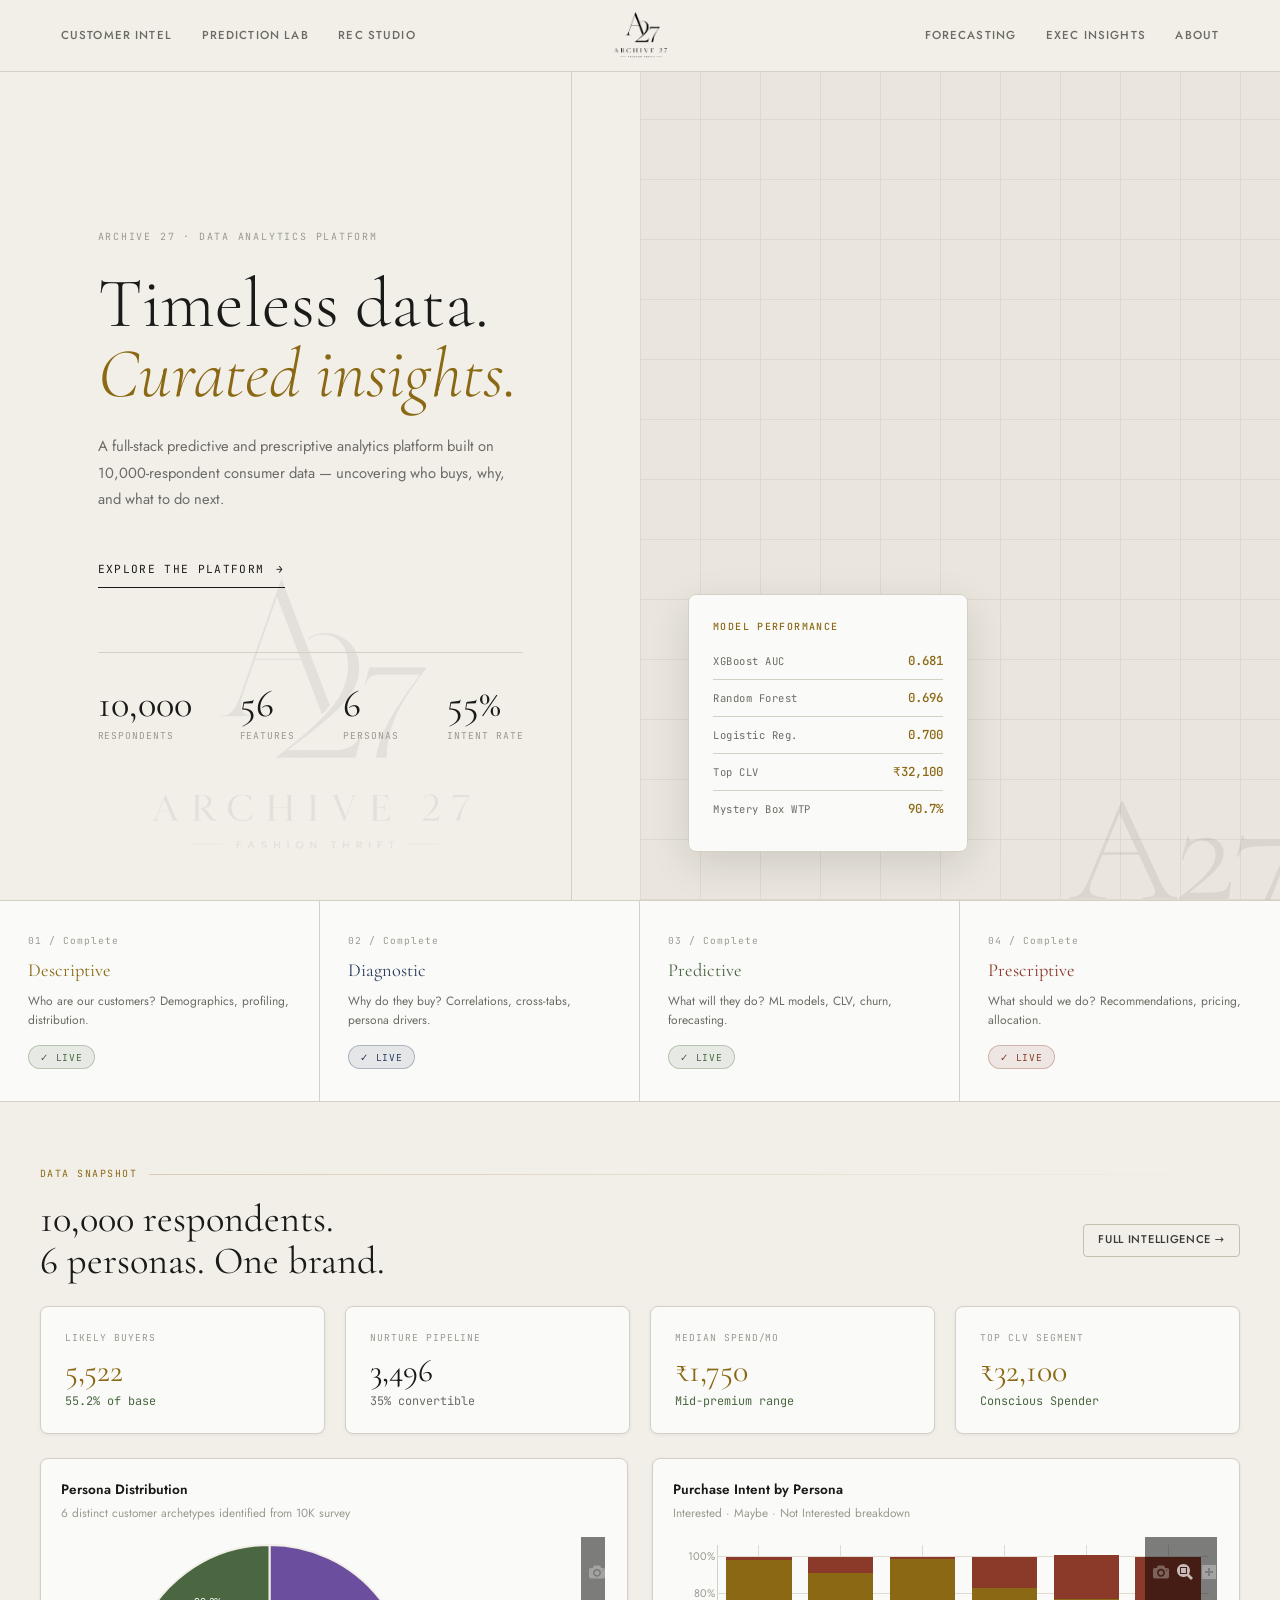
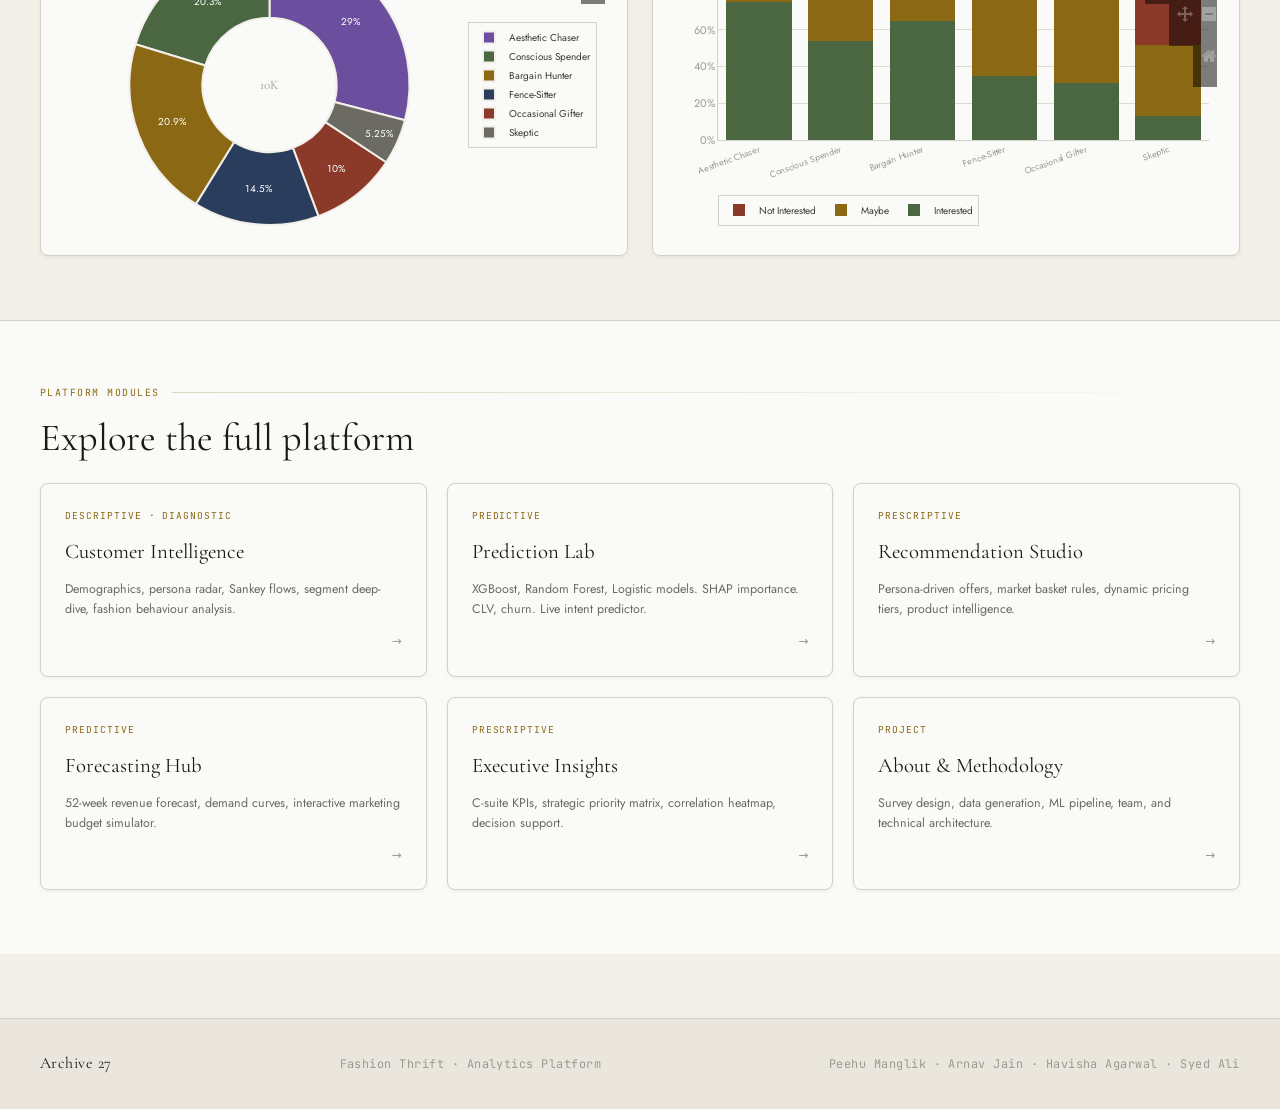
==== commit c49a1d59: "Update index.html" ====
--- a/index.html
+++ b/index.html
@@ -44,18 +44,21 @@
 
 <!-- HERO -->
 <section class="hero">
-  <div class="hero-left container" style="max-width:none;padding-left:calc((100vw - 1300px)/2 + 2.5rem);padding-right:3rem">
-    <div class="hero-eyebrow fade-up">Archive 27 · Data Analytics Platform</div>
-    <h1 class="fade-up-1">Timeless data.<br/><em>Curated insights.</em></h1>
-    <p class="hero-sub fade-up-2">A full-stack predictive and prescriptive analytics platform built on 10,000-respondent consumer data — uncovering who buys, why, and what to do next.</p>
-    <a href="pages/customer-intelligence.html" class="hero-cta fade-up-3">
-      Explore the Platform <span>→</span>
-    </a>
-    <div class="hero-stats fade-up-4">
-      <div><div class="hero-stat-n" id="st-resp">0</div><div class="hero-stat-l">Respondents</div></div>
-      <div><div class="hero-stat-n" id="st-feat">0</div><div class="hero-stat-l">Features</div></div>
-      <div><div class="hero-stat-n" id="st-pers">0</div><div class="hero-stat-l">Personas</div></div>
-      <div><div class="hero-stat-n" id="st-int">0<span style="font-size:1.6rem">%</span></div><div class="hero-stat-l">Intent Rate</div></div>
+  <div class="hero-left container" style="max-width:none;padding-left:calc((100vw - 1300px)/2 + 2.5rem);padding-right:3rem;position:relative;">
+    <img src="assets/logo-dark.png" style="position:absolute;bottom:-2rem;left:calc((100vw - 1300px)/2 + 2.5rem);width:420px;opacity:.06;pointer-events:none;user-select:none;z-index:0;"/>
+    <div style="position:relative;z-index:1">
+      <div class="hero-eyebrow fade-up">Archive 27 · Data Analytics Platform</div>
+      <h1 class="fade-up-1">Timeless data.<br/><em>Curated insights.</em></h1>
+      <p class="hero-sub fade-up-2">A full-stack predictive and prescriptive analytics platform built on 10,000-respondent consumer data — uncovering who buys, why, and what to do next.</p>
+      <a href="pages/customer-intelligence.html" class="hero-cta fade-up-3">
+        Explore the Platform <span>→</span>
+      </a>
+      <div class="hero-stats fade-up-4">
+        <div><div class="hero-stat-n" id="st-resp">0</div><div class="hero-stat-l">Respondents</div></div>
+        <div><div class="hero-stat-n" id="st-feat">0</div><div class="hero-stat-l">Features</div></div>
+        <div><div class="hero-stat-n" id="st-pers">0</div><div class="hero-stat-l">Personas</div></div>
+        <div><div class="hero-stat-n" id="st-int">0<span style="font-size:1.6rem">%</span></div><div class="hero-stat-l">Intent Rate</div></div>
+      </div>
     </div>
   </div>
   <div class="hero-right">
--- a/css/main.css
+++ b/css/main.css
@@ -57,7 +57,7 @@
 .nav-left,.nav-right{display:flex;align-items:center;gap:.25rem}
 .nav-right{justify-content:flex-end}
 .nav-logo{display:flex;flex-direction:column;align-items:center;gap:.2rem;text-decoration:none}
-.nav-logo-img{height:44px;width:auto}
+.nav-logo-img{height:70px;width:auto}
 .nav-link{font-family:var(--font-sans);font-size:.72rem;font-weight:500;letter-spacing:.1em;text-transform:uppercase;color:var(--ink-3);padding:.5rem .8rem;border-radius:var(--r);transition:var(--t);white-space:nowrap}
 .nav-link:hover{color:var(--ink);background:var(--cream-2)}
 .nav-link.active{color:var(--gold);border-bottom:1px solid var(--gold)}
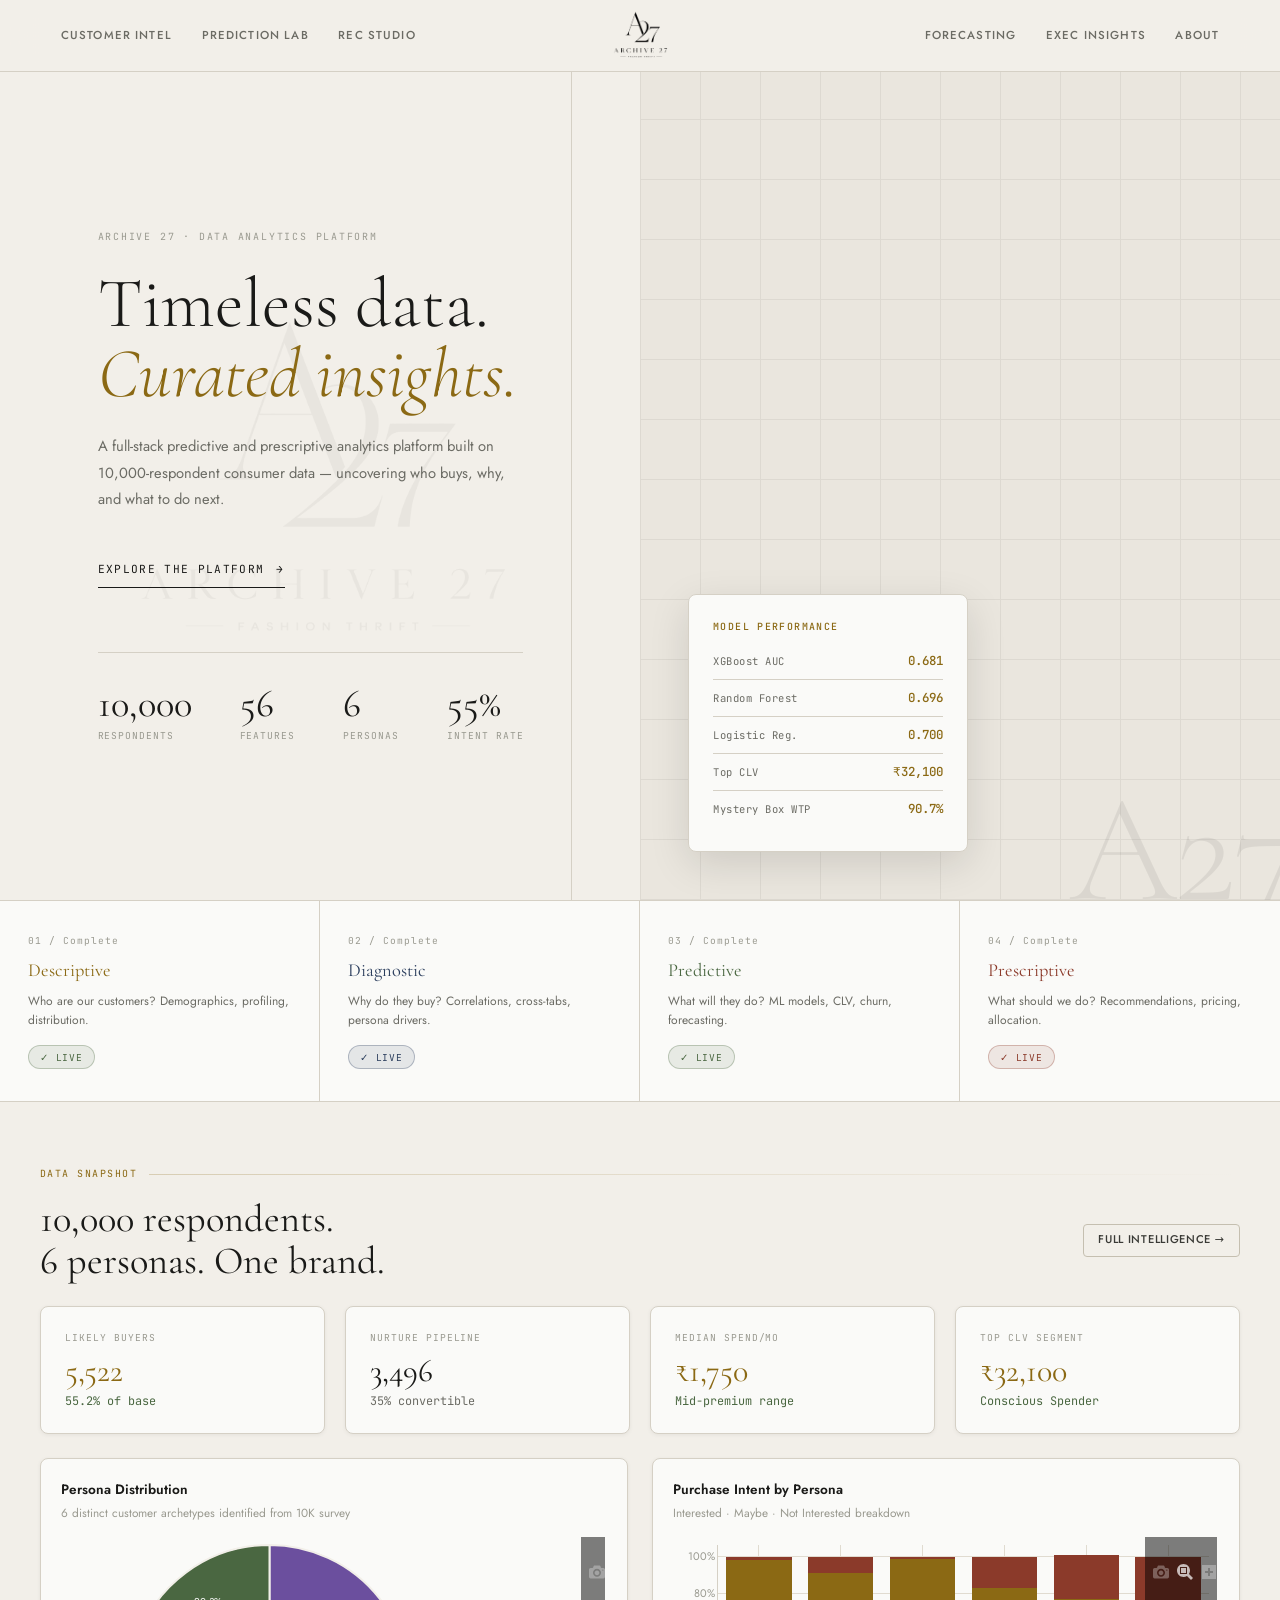
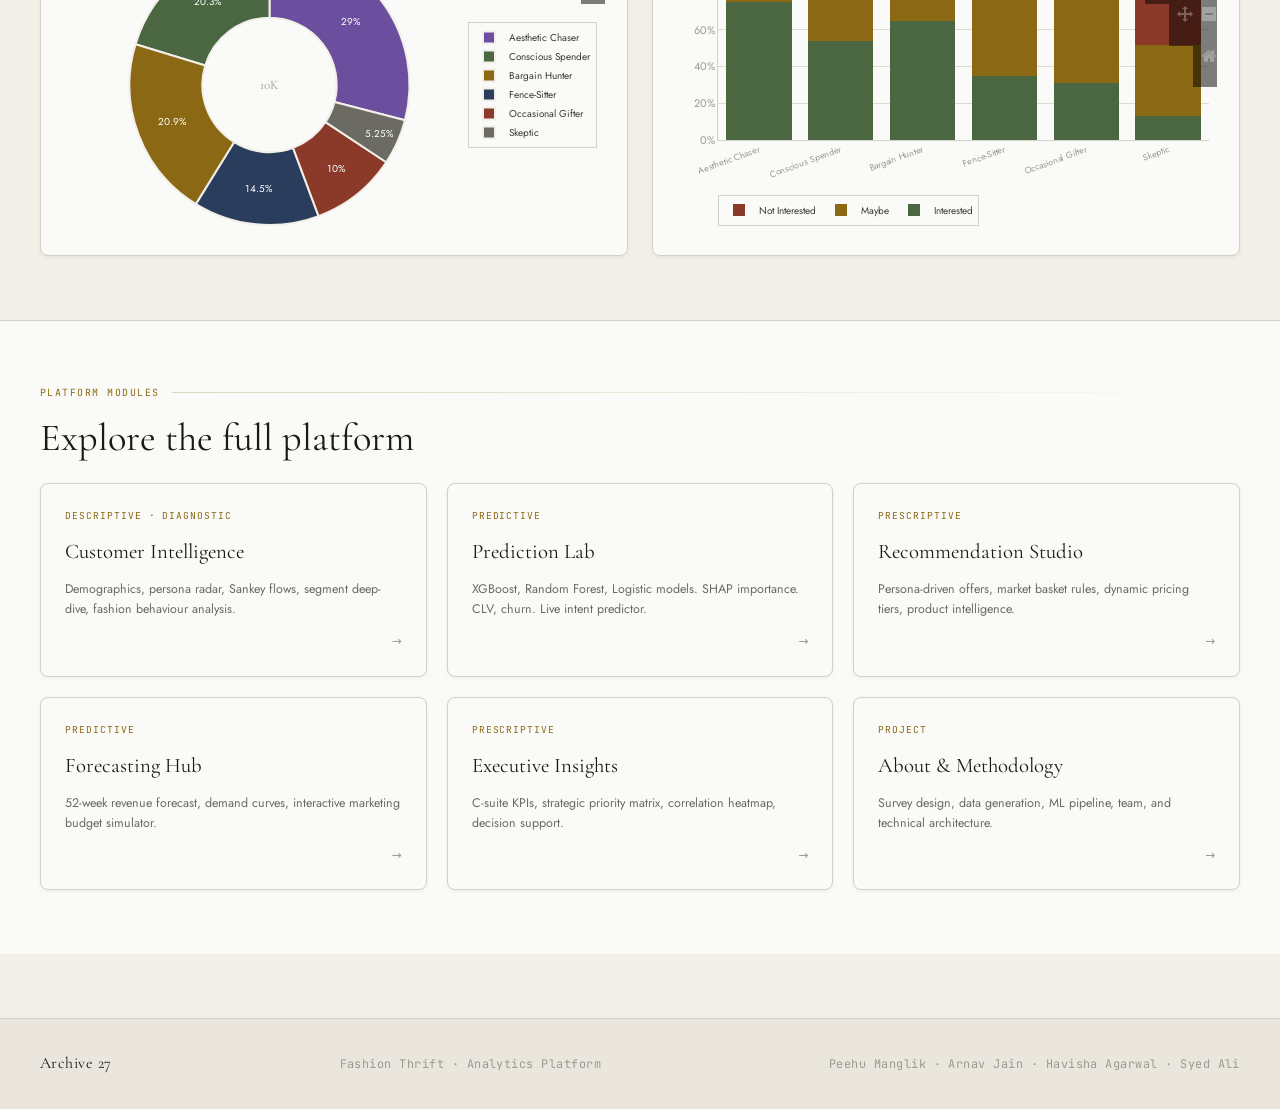
==== commit 4f9de4b8: "Update index.html" ====
--- a/index.html
+++ b/index.html
@@ -45,7 +45,7 @@
 <!-- HERO -->
 <section class="hero">
   <div class="hero-left container" style="max-width:none;padding-left:calc((100vw - 1300px)/2 + 2.5rem);padding-right:3rem;position:relative;">
-    <img src="assets/logo-dark.png" style="position:absolute;bottom:-2rem;left:calc((100vw - 1300px)/2 + 2.5rem);width:420px;opacity:.06;pointer-events:none;user-select:none;z-index:0;"/>
+    <img src="assets/logo-dark.png" style="position:absolute;top:50%;left:50%;transform:translate(-50%,-50%);width:480px;opacity:.04;pointer-events:none;user-select:none;z-index:0;"/>
     <div style="position:relative;z-index:1">
       <div class="hero-eyebrow fade-up">Archive 27 · Data Analytics Platform</div>
       <h1 class="fade-up-1">Timeless data.<br/><em>Curated insights.</em></h1>
